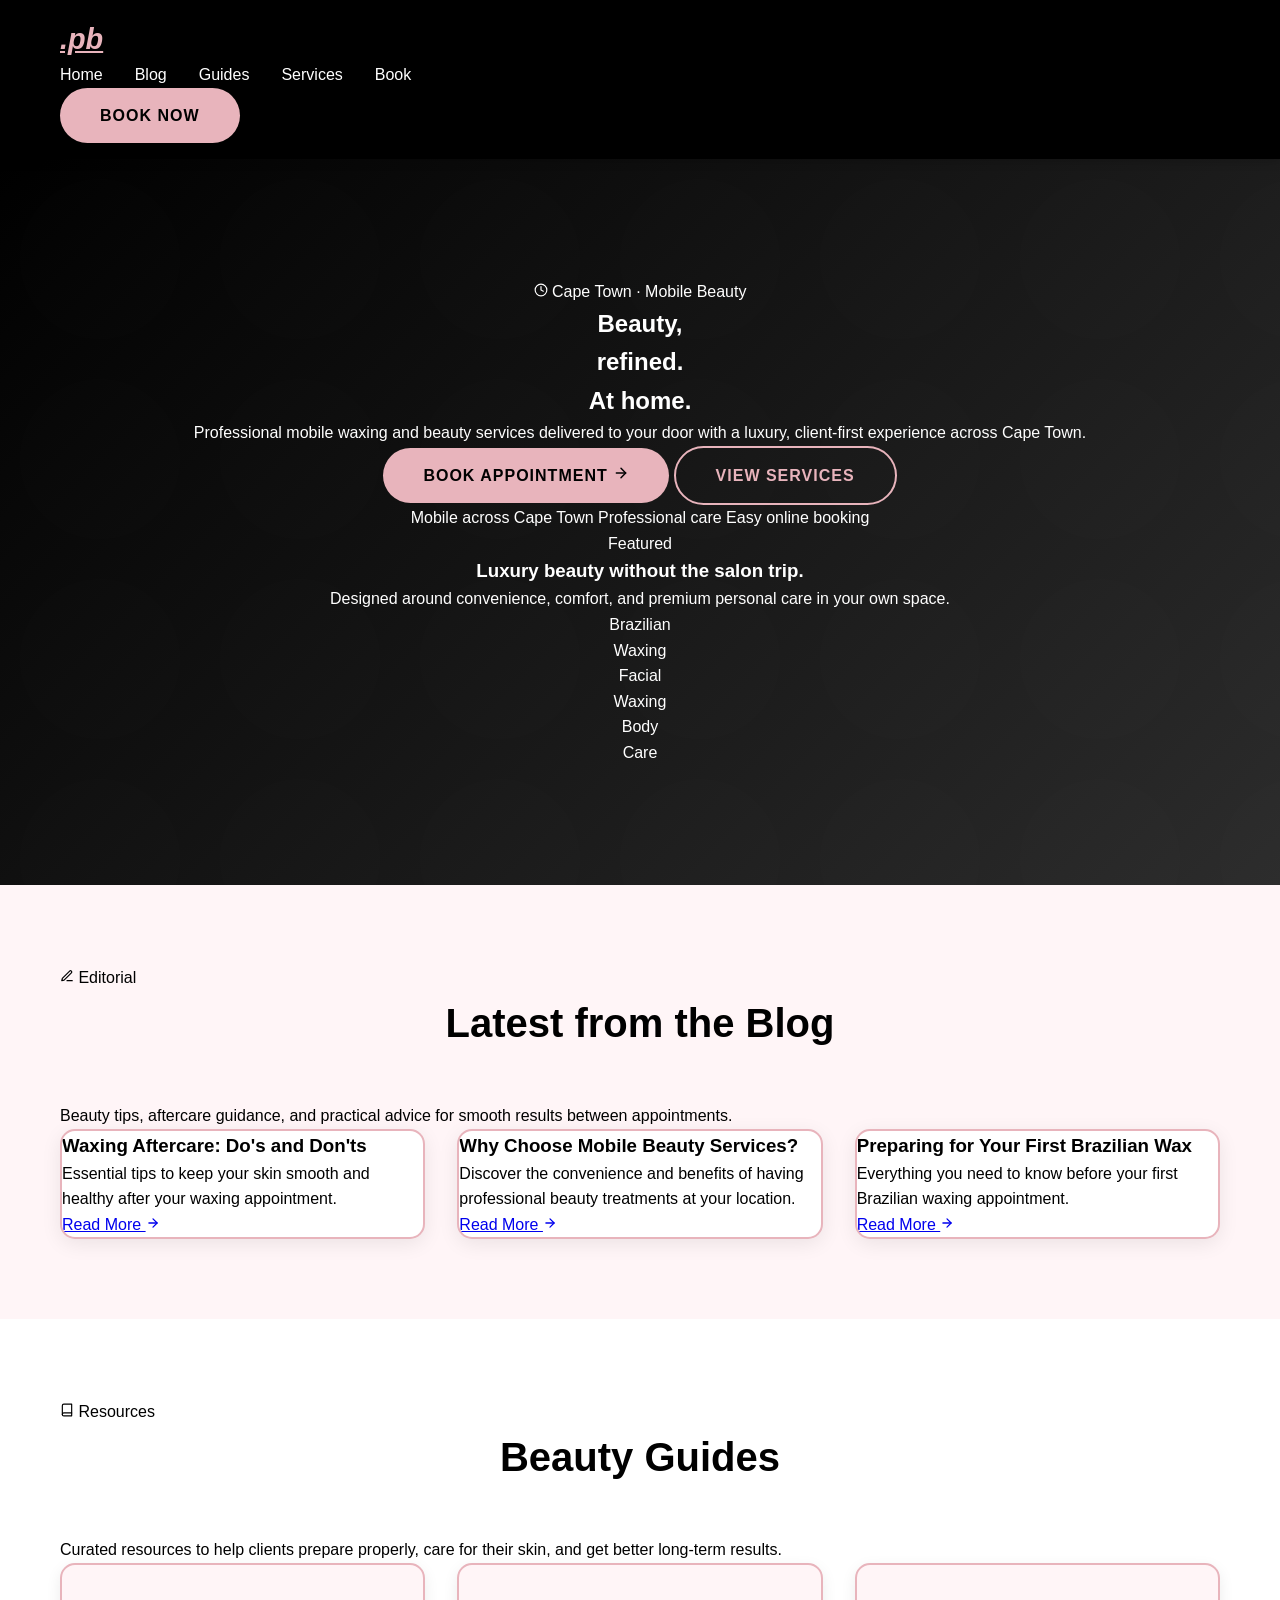
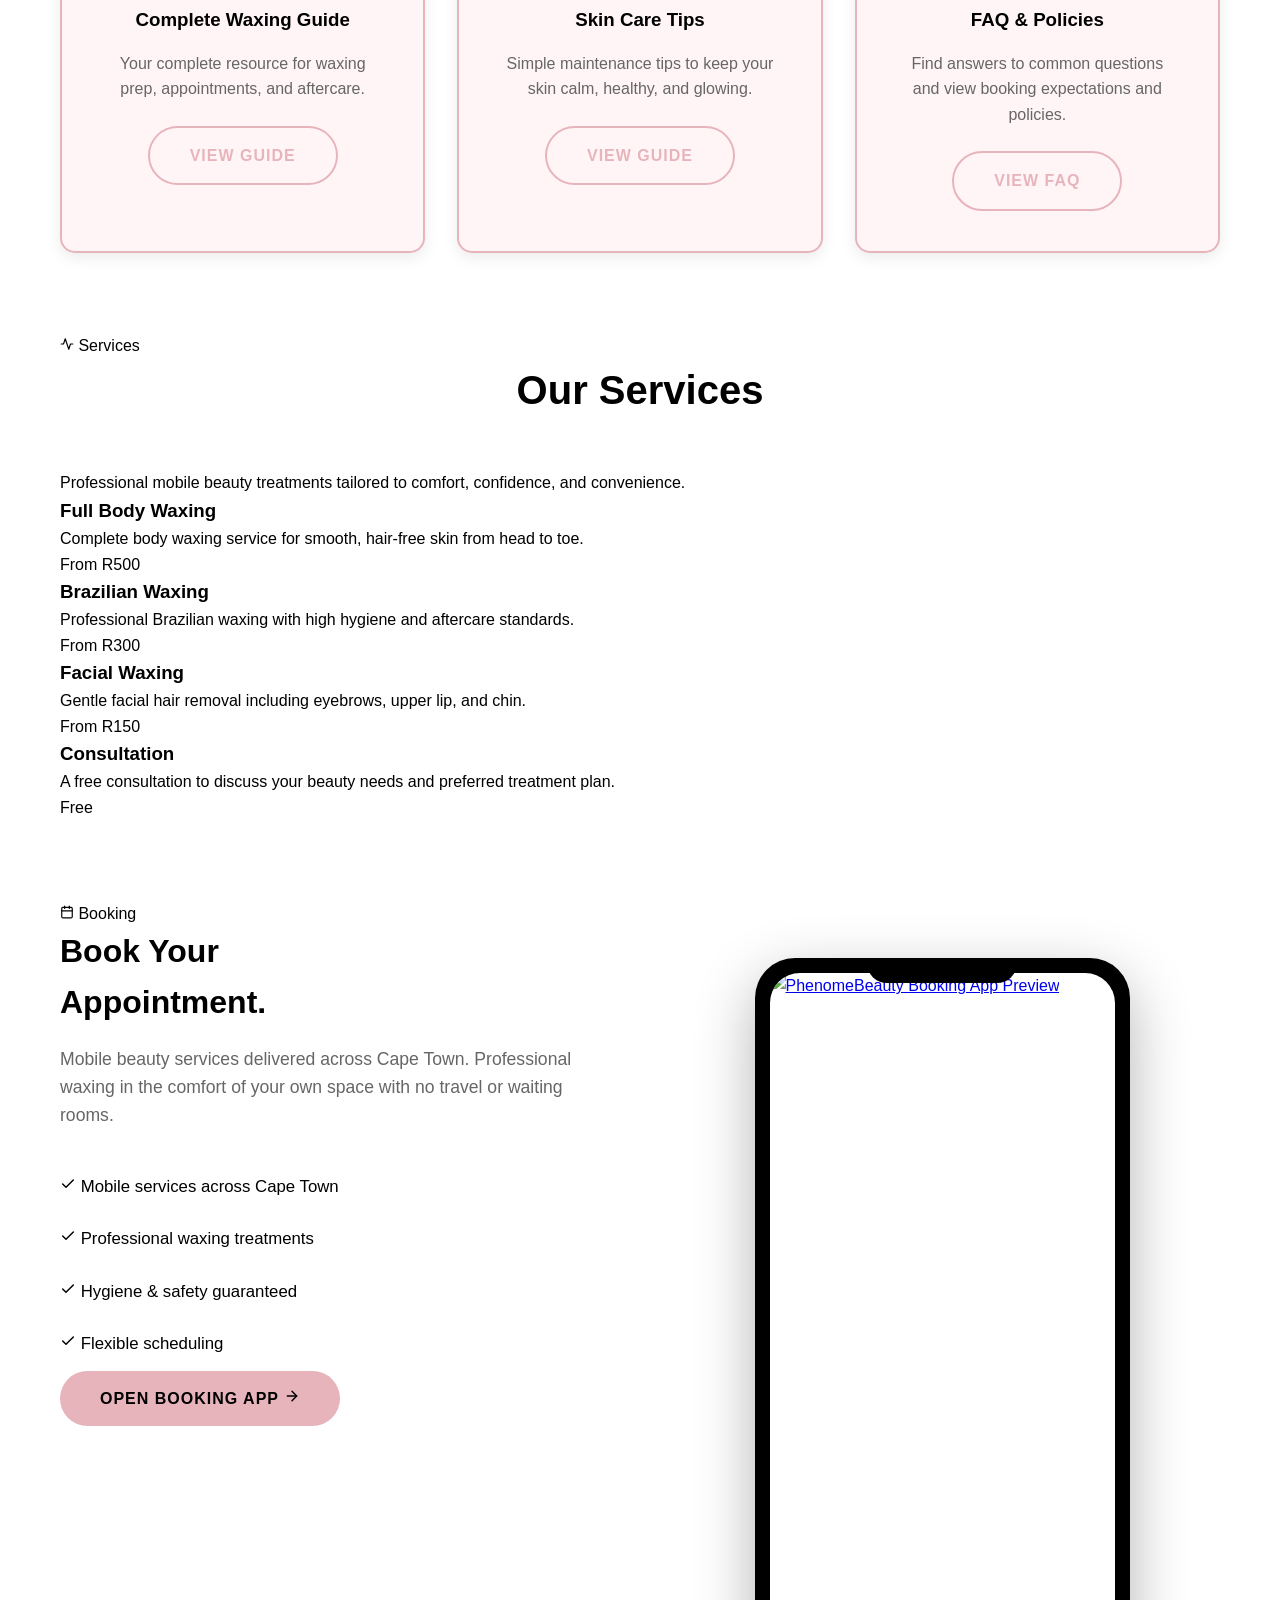
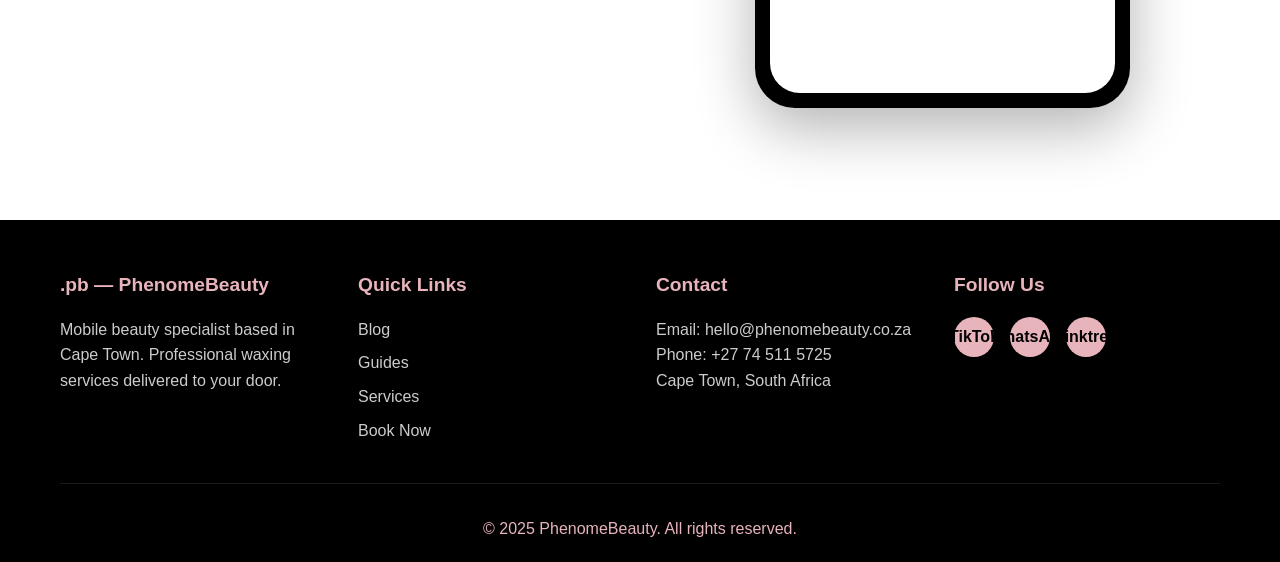
==== index.html @ e954b43e "Update index.html" ====
<!DOCTYPE html>
<html lang="en">
<head>
    <meta charset="UTF-8" />
    <meta name="viewport" content="width=device-width, initial-scale=1.0" />
    <title>PhenomeBeauty – Mobile Beauty Specialist | Cape Town</title>
    <link rel="preconnect" href="https://fonts.googleapis.com" />
    <link rel="preconnect" href="https://fonts.gstatic.com" crossorigin />
    <link href="https://fonts.googleapis.com/css2?family=Inter:wght@400;500;600;700;800&display=swap" rel="stylesheet" />
    <link rel="stylesheet" href="styles.css" />
</head>
<body>
    <nav class="navbar" id="navbar">
        <div class="container">
            <div class="navbar-inner">
                <a href="#home" class="logo">.pb</a>

                <button class="mobile-menu-toggle" id="menuToggle" aria-label="Toggle menu" aria-expanded="false">
                    <span></span>
                    <span></span>
                    <span></span>
                </button>

                <ul class="nav-menu" id="navMenu">
                    <li><a href="#home" class="active">Home</a></li>
                    <li><a href="#blog">Blog</a></li>
                    <li><a href="#guides">Guides</a></li>
                    <li><a href="#services">Services</a></li>
                    <li><a href="#booking">Book</a></li>
                </ul>

                <div class="nav-cta">
                    <a href="#booking" class="btn btn-primary">Book Now</a>
                </div>
            </div>
        </div>
    </nav>

    <section id="home" class="hero section">
        <div class="container">
            <div class="hero-panel reveal">
                <div class="hero-layout">
                    <div class="hero-copy">
                        <span class="section-kicker">
                            <svg width="14" height="14" viewBox="0 0 24 24" fill="none" stroke="currentColor" stroke-width="2" stroke-linecap="round" stroke-linejoin="round">
                                <circle cx="12" cy="12" r="10"></circle>
                                <path d="M12 6v6l4 2"></path>
                            </svg>
                            Cape Town · Mobile Beauty
                        </span>

                        <h1>Beauty,<br />refined.<br />At home.</h1>

                        <p>Professional mobile waxing and beauty services delivered to your door with a luxury, client-first experience across Cape Town.</p>

                        <div class="hero-actions">
                            <a href="https://phenomebeauty.nextslot.co.za/" target="_blank" rel="noopener noreferrer" class="btn btn-primary">
                                Book Appointment
                                <svg width="16" height="16" viewBox="0 0 24 24" fill="none" stroke="currentColor" stroke-width="2.2" stroke-linecap="round" stroke-linejoin="round">
                                    <path d="M5 12h14"></path>
                                    <path d="M12 5l7 7-7 7"></path>
                                </svg>
                            </a>

                            <a href="#services" class="btn btn-secondary">View Services</a>
                        </div>

                        <div class="hero-meta">
                            <span class="meta-pill">Mobile across Cape Town</span>
                            <span class="meta-pill">Professional care</span>
                            <span class="meta-pill">Easy online booking</span>
                        </div>
                    </div>

                    <div class="hero-visual">
                        <div class="feature-card">
                            <div class="feature-content">
                                <span class="feature-tag">Featured</span>
                                <h3>Luxury beauty without the salon trip.</h3>
                                <p>Designed around convenience, comfort, and premium personal care in your own space.</p>
                            </div>
                        </div>

                        <div class="hero-mini-grid">
                            <div class="hero-mini-card"><span>Brazilian<br />Waxing</span></div>
                            <div class="hero-mini-card"><span>Facial<br />Waxing</span></div>
                            <div class="hero-mini-card"><span>Body<br />Care</span></div>
                        </div>
                    </div>
                </div>
            </div>
        </div>
    </section>

    <section id="blog" class="blog-section section">
        <div class="container">
            <div class="section-shell section-inner reveal">
                <span class="section-kicker">
                    <svg width="14" height="14" viewBox="0 0 24 24" fill="none" stroke="currentColor" stroke-width="2" stroke-linecap="round" stroke-linejoin="round">
                        <path d="M12 20h9"></path>
                        <path d="M16.5 3.5a2.121 2.121 0 013 3L7 19l-4 1 1-4L16.5 3.5z"></path>
                    </svg>
                    Editorial
                </span>

                <h2 class="section-title">Latest from the Blog</h2>
                <p class="section-copy">Beauty tips, aftercare guidance, and practical advice for smooth results between appointments.</p>

                <div class="blog-grid">
                    <article class="blog-card reveal">
                        <h3>Waxing Aftercare: Do's and Don'ts</h3>
                        <p>Essential tips to keep your skin smooth and healthy after your waxing appointment.</p>
                        <a href="https://drive.google.com/drive/folders/1QbwSDFJb2H8CHqYsQyMuqsvZ0YaZ1bjL" target="_blank" rel="noopener noreferrer" class="btn-link">
                            Read More
                            <svg width="14" height="14" viewBox="0 0 24 24" fill="none" stroke="currentColor" stroke-width="2.2" stroke-linecap="round" stroke-linejoin="round">
                                <path d="M5 12h14"></path>
                                <path d="M12 5l7 7-7 7"></path>
                            </svg>
                        </a>
                    </article>

                    <article class="blog-card reveal">
                        <h3>Why Choose Mobile Beauty Services?</h3>
                        <p>Discover the convenience and benefits of having professional beauty treatments at your location.</p>
                        <a href="https://drive.google.com/drive/folders/1QbwSDFJb2H8CHqYsQyMuqsvZ0YaZ1bjL" target="_blank" rel="noopener noreferrer" class="btn-link">
                            Read More
                            <svg width="14" height="14" viewBox="0 0 24 24" fill="none" stroke="currentColor" stroke-width="2.2" stroke-linecap="round" stroke-linejoin="round">
                                <path d="M5 12h14"></path>
                                <path d="M12 5l7 7-7 7"></path>
                            </svg>
                        </a>
                    </article>

                    <article class="blog-card reveal">
                        <h3>Preparing for Your First Brazilian Wax</h3>
                        <p>Everything you need to know before your first Brazilian waxing appointment.</p>
                        <a href="https://drive.google.com/drive/folders/1QbwSDFJb2H8CHqYsQyMuqsvZ0YaZ1bjL" target="_blank" rel="noopener noreferrer" class="btn-link">
                            Read More
                            <svg width="14" height="14" viewBox="0 0 24 24" fill="none" stroke="currentColor" stroke-width="2.2" stroke-linecap="round" stroke-linejoin="round">
                                <path d="M5 12h14"></path>
                                <path d="M12 5l7 7-7 7"></path>
                            </svg>
                        </a>
                    </article>
                </div>
            </div>
        </div>
    </section>

    <section id="guides" class="guides-section section">
        <div class="container">
            <div class="section-shell section-inner reveal">
                <span class="section-kicker">
                    <svg width="14" height="14" viewBox="0 0 24 24" fill="none" stroke="currentColor" stroke-width="2" stroke-linecap="round" stroke-linejoin="round">
                        <path d="M4 19.5A2.5 2.5 0 016.5 17H20"></path>
                        <path d="M6.5 2H20v20H6.5A2.5 2.5 0 014 19.5v-15A2.5 2.5 0 016.5 2z"></path>
                    </svg>
                    Resources
                </span>

                <h2 class="section-title">Beauty Guides</h2>
                <p class="section-copy">Curated resources to help clients prepare properly, care for their skin, and get better long-term results.</p>

                <div class="guides-grid">
                    <div class="guide-card reveal">
                        <h3>Complete Waxing Guide</h3>
                        <p>Your complete resource for waxing prep, appointments, and aftercare.</p>
                        <a href="https://drive.google.com/drive/folders/1QbwSDFJb2H8CHqYsQyMuqsvZ0YaZ1bjL" target="_blank" rel="noopener noreferrer" class="btn btn-secondary">View Guide</a>
                    </div>

                    <div class="guide-card reveal">
                        <h3>Skin Care Tips</h3>
                        <p>Simple maintenance tips to keep your skin calm, healthy, and glowing.</p>
                        <a href="https://drive.google.com/drive/folders/1QbwSDFJb2H8CHqYsQyMuqsvZ0YaZ1bjL" target="_blank" rel="noopener noreferrer" class="btn btn-secondary">View Guide</a>
                    </div>

                    <div class="guide-card reveal">
                        <h3>FAQ &amp; Policies</h3>
                        <p>Find answers to common questions and view booking expectations and policies.</p>
                        <a href="https://forms.gle/KpSTEwfYd1DQS6iC9" target="_blank" rel="noopener noreferrer" class="btn btn-secondary">View FAQ</a>
                    </div>
                </div>
            </div>
        </div>
    </section>

    <section id="services" class="services-section section">
        <div class="container">
            <div class="section-shell section-inner reveal">
                <span class="section-kicker">
                    <svg width="14" height="14" viewBox="0 0 24 24" fill="none" stroke="currentColor" stroke-width="2" stroke-linecap="round" stroke-linejoin="round">
                        <polyline points="22 12 18 12 15 21 9 3 6 12 2 12"></polyline>
                    </svg>
                    Services
                </span>

                <h2 class="section-title">Our Services</h2>
                <p class="section-copy">Professional mobile beauty treatments tailored to comfort, confidence, and convenience.</p>

                <div class="services-grid">
                    <div class="service-card reveal">
                        <h3>Full Body Waxing</h3>
                        <p>Complete body waxing service for smooth, hair-free skin from head to toe.</p>
                        <span class="price">From R500</span>
                    </div>

                    <div class="service-card reveal">
                        <h3>Brazilian Waxing</h3>
                        <p>Professional Brazilian waxing with high hygiene and aftercare standards.</p>
                        <span class="price">From R300</span>
                    </div>

                    <div class="service-card reveal">
                        <h3>Facial Waxing</h3>
                        <p>Gentle facial hair removal including eyebrows, upper lip, and chin.</p>
                        <span class="price">From R150</span>
                    </div>

                    <div class="service-card reveal">
                        <h3>Consultation</h3>
                        <p>A free consultation to discuss your beauty needs and preferred treatment plan.</p>
                        <span class="price">Free</span>
                    </div>
                </div>
            </div>
        </div>
    </section>

    <section id="booking" class="booking-section section">
        <div class="container">
            <div class="section-shell section-inner reveal">
                <span class="section-kicker">
                    <svg width="14" height="14" viewBox="0 0 24 24" fill="none" stroke="currentColor" stroke-width="2" stroke-linecap="round" stroke-linejoin="round">
                        <rect x="3" y="4" width="18" height="18" rx="2" ry="2"></rect>
                        <line x1="16" y1="2" x2="16" y2="6"></line>
                        <line x1="8" y1="2" x2="8" y2="6"></line>
                        <line x1="3" y1="10" x2="21" y2="10"></line>
                    </svg>
                    Booking
                </span>

                <div class="booking-content">
                    <div class="booking-info">
                        <h3>Book Your<br />Appointment.</h3>
                        <p>Mobile beauty services delivered across Cape Town. Professional waxing in the comfort of your own space with no travel or waiting rooms.</p>

                        <ul class="booking-features">
                            <li>
                                <svg width="16" height="16" viewBox="0 0 24 24" fill="none" stroke="currentColor" stroke-width="2.2" stroke-linecap="round" stroke-linejoin="round">
                                    <polyline points="20 6 9 17 4 12"></polyline>
                                </svg>
                                Mobile services across Cape Town
                            </li>
                            <li>
                                <svg width="16" height="16" viewBox="0 0 24 24" fill="none" stroke="currentColor" stroke-width="2.2" stroke-linecap="round" stroke-linejoin="round">
                                    <polyline points="20 6 9 17 4 12"></polyline>
                                </svg>
                                Professional waxing treatments
                            </li>
                            <li>
                                <svg width="16" height="16" viewBox="0 0 24 24" fill="none" stroke="currentColor" stroke-width="2.2" stroke-linecap="round" stroke-linejoin="round">
                                    <polyline points="20 6 9 17 4 12"></polyline>
                                </svg>
                                Hygiene &amp; safety guaranteed
                            </li>
                            <li>
                                <svg width="16" height="16" viewBox="0 0 24 24" fill="none" stroke="currentColor" stroke-width="2.2" stroke-linecap="round" stroke-linejoin="round">
                                    <polyline points="20 6 9 17 4 12"></polyline>
                                </svg>
                                Flexible scheduling
                            </li>
                        </ul>

                        <a href="https://phenomebeauty.nextslot.co.za/" target="_blank" rel="noopener noreferrer" class="btn btn-primary">
                            Open Booking App
                            <svg width="16" height="16" viewBox="0 0 24 24" fill="none" stroke="currentColor" stroke-width="2.2" stroke-linecap="round" stroke-linejoin="round">
                                <path d="M5 12h14"></path>
                                <path d="M12 5l7 7-7 7"></path>
                            </svg>
                        </a>
                    </div>

                    <div class="phone-mockup">
                        <a href="https://phenomebeauty.nextslot.co.za/" target="_blank" rel="noopener noreferrer" class="phone-frame">
                            <div class="phone-notch"></div>
                            <div class="phone-screen">
                                <div class="phone-screen-content">
                                    <img src="./PhenomeBeauty%20%20Book%20Online.png" class="phone-screenshot" alt="PhenomeBeauty Booking App Preview" />
                                </div>
                            </div>
                        </a>
                    </div>
                </div>
            </div>
        </div>
    </section>

    <footer class="footer">
        <div class="container">
            <div class="footer-shell">
                <div class="footer-content">
                    <div class="footer-section">
                        <h4>.pb — PhenomeBeauty</h4>
                        <p>Mobile beauty specialist based in Cape Town. Professional waxing services delivered to your door.</p>
                    </div>

                    <div class="footer-section">
                        <h4>Quick Links</h4>
                        <ul>
                            <li><a href="#blog">Blog</a></li>
                            <li><a href="#guides">Guides</a></li>
                            <li><a href="#services">Services</a></li>
                            <li><a href="#booking">Book Now</a></li>
                        </ul>
                    </div>

                    <div class="footer-section">
                        <h4>Contact</h4>
                        <p>Email: hello@phenomebeauty.co.za</p>
                        <p>Phone: +27 74 511 5725</p>
                        <p>Cape Town, South Africa</p>
                    </div>

                    <div class="footer-section">
                        <h4>Follow Us</h4>
                        <div class="social-links">
                            <a href="https://www.tiktok.com/@phenomebeauty_" target="_blank" rel="noopener noreferrer">TikTok</a>
                            <a href="https://wa.me/27745115725" target="_blank" rel="noopener noreferrer">WhatsApp</a>
                            <a href="https://linktr.ee/Phenomebeauty" target="_blank" rel="noopener noreferrer">Linktree</a>
                        </div>
                    </div>
                </div>

                <div class="footer-bottom">
                    <p>&copy; 2025 PhenomeBeauty. All rights reserved.</p>
                </div>
            </div>
        </div>
    </footer>

    <script src="script.js"></script>
</body>
</html>
---- styles.css ----
/* Reset and Base Styles */
* {
    margin: 0;
    padding: 0;
    box-sizing: border-box;
}

:root {
    --primary-color: #000000;
    --secondary-color: #E8B4BC;
    --accent-color: #D4A5AE;
    --text-dark: #000000;
    --text-light: #666666;
    --bg-light: #FFF5F7;
    --bg-white: #ffffff;
    --border-color: #E8B4BC;
}

body {
    font-family: 'Segoe UI', Tahoma, Geneva, Verdana, sans-serif;
    line-height: 1.6;
    color: var(--text-dark);
    background-color: var(--bg-white);
}

.container {
    max-width: 1200px;
    margin: 0 auto;
    padding: 0 20px;
}

/* Navigation */
.navbar {
    background-color: var(--primary-color);
    box-shadow: 0 2px 10px rgba(0,0,0,0.2);
    position: sticky;
    top: 0;
    z-index: 1000;
    padding: 1rem 0;
}

.navbar .container {
    display: flex;
    justify-content: space-between;
    align-items: center;
}

.logo {
    font-size: 1.8rem;
    font-weight: bold;
    color: var(--secondary-color);
    font-style: italic;
}

.nav-menu {
    display: flex;
    list-style: none;
    gap: 2rem;
}

.nav-menu a {
    text-decoration: none;
    color: var(--bg-white);
    font-weight: 500;
    transition: color 0.3s;
}

.nav-menu a:hover {
    color: var(--secondary-color);
}

.mobile-menu-toggle {
    display: none;
    flex-direction: column;
    gap: 5px;
    background: none;
    border: none;
    cursor: pointer;
}

.mobile-menu-toggle span {
    width: 25px;
    height: 3px;
    background-color: var(--bg-white);
}

/* Hero Section */
.hero {
    background: linear-gradient(135deg, #000000 0%, #2c2c2c 100%);
    color: white;
    padding: 120px 0;
    text-align: center;
    position: relative;
}

.hero::before {
    content: '';
    position: absolute;
    top: 0;
    left: 0;
    right: 0;
    bottom: 0;
    background: url('data:image/svg+xml,<svg xmlns="http://www.w3.org/2000/svg" viewBox="0 0 100 100"><circle cx="50" cy="50" r="40" fill="%23E8B4BC" opacity="0.05"/></svg>');
    background-size: 200px;
    opacity: 0.1;
}

.hero-content {
    position: relative;
    z-index: 1;
}

.hero-content h1 {
    font-size: 3.5rem;
    margin-bottom: 1rem;
    color: var(--bg-white);
}

.hero-content p {
    font-size: 1.3rem;
    margin-bottom: 2rem;
    color: var(--secondary-color);
}

/* Buttons */
.btn {
    display: inline-block;
    padding: 15px 40px;
    text-decoration: none;
    border-radius: 30px;
    font-weight: 600;
    transition: all 0.3s;
    border: none;
    cursor: pointer;
    text-transform: uppercase;
    letter-spacing: 1px;
}

.btn-primary {
    background-color: var(--secondary-color);
    color: var(--primary-color);
}

.btn-primary:hover {
    background-color: var(--accent-color);
    transform: translateY(-2px);
    box-shadow: 0 5px 20px rgba(232, 180, 188, 0.4);
}

.btn-secondary {
    background-color: transparent;
    color: var(--secondary-color);
    border: 2px solid var(--secondary-color);
}

.btn-secondary:hover {
    background-color: var(--secondary-color);
    color: var(--primary-color);
}

.btn-full {
    width: 100%;
}

/* Section Titles */
.section-title {
    text-align: center;
    font-size: 2.5rem;
    margin-bottom: 3rem;
    color: var(--primary-color);
}

/* Blog Section */
.blog-section {
    padding: 80px 0;
    background-color: var(--bg-light);
}

.blog-grid {
    display: grid;
    grid-template-columns: repeat(auto-fit, minmax(300px, 1fr));
    gap: 2rem;
}

.blog-card {
    background-color: var(--bg-white);
    border-radius: 15px;
    overflow: hidden;
    box-shadow: 0 5px 20px rgba(0,0,0,0.08);
    transition: transform 0.3s;
    border: 2px solid var(--border-color);
}

.blog-card:hover {
    transform: translateY(-8px);
    box-shadow: 0 10px 30px rgba(232, 180, 188, 0.3);
}

.blog-image img {
    width: 100%;
    height: 250px;
    object-fit: cover;
}

.blog-content {
    padding: 1.5rem;
}

.blog-category {
    display: inline-block;
    background-color: var(--secondary-color);
    color: var(--primary-color);
    padding: 5px 15px;
    border-radius: 20px;
    font-size: 0.8rem;
    margin-bottom: 1rem;
    font-weight: 600;
}

.blog-content h3 {
    margin-bottom: 1rem;
    color: var(--primary-color);
}

.blog-content p {
    color: var(--text-light);
    margin-bottom: 1rem;
}

.read-more {
    color: var(--secondary-color);
    text-decoration: none;
    font-weight: 600;
}

.read-more:hover {
    color: var(--primary-color);
}

/* Guides Section */
.guides-section {
    padding: 80px 0;
    background-color: var(--bg-white);
}

.guides-grid {
    display: grid;
    grid-template-columns: repeat(auto-fit, minmax(250px, 1fr));
    gap: 2rem;
}

.guide-card {
    background-color: var(--bg-light);
    padding: 2.5rem;
    border-radius: 15px;
    text-align: center;
    box-shadow: 0 5px 15px rgba(0,0,0,0.08);
    transition: all 0.3s;
    border: 2px solid var(--border-color);
}

.guide-card:hover {
    transform: translateY(-5px);
    box-shadow: 0 10px 25px rgba(232, 180, 188, 0.3);
    border-color: var(--secondary-color);
}

.guide-icon {
    font-size: 3rem;
    margin-bottom: 1rem;
}

.guide-card h3 {
    margin-bottom: 1rem;
    color: var(--primary-color);
}

.guide-card p {
    color: var(--text-light);
    margin-bottom: 1.5rem;
}

/* Reviews Section */
.reviews-section {
    padding: 80px 0;
    background-color: var(--bg-light);
}

.reviews-grid {
    display: grid;
    grid-template-columns: repeat(auto-fit, minmax(300px, 1fr));
    gap: 2rem;
}

.review-card {
    background-color: var(--bg-white);
    padding: 2rem;
    border-radius: 15px;
    box-shadow: 0 5px 15px rgba(0,0,0,0.08);
    border: 2px solid var(--border-color);
}

.review-header {
    display: flex;
    justify-content: space-between;
    align-items: center;
    margin-bottom: 1rem;
}

.review-header h3 {
    color: var(--primary-color);
    margin-bottom: 0.5rem;
}

.rating {
    display: flex;
    align-items: center;
    gap: 0.5rem;
}

.stars {
    color: var(--secondary-color);
}

.rating-text {
    font-weight: bold;
    color: var(--primary-color);
}

.review-price {
    font-size: 1.2rem;
    color: var(--secondary-color);
}

.review-text {
    color: var(--text-light);
    margin-bottom: 1rem;
    line-height: 1.8;
}

.review-tags {
    display: flex;
    gap: 0.5rem;
    flex-wrap: wrap;
}

.tag {
    background-color: var(--bg-light);
    padding: 5px 12px;
    border-radius: 15px;
    font-size: 0.85rem;
    color: var(--text-dark);
    border: 1px solid var(--border-color);
}

/* Booking Section */
.booking-section {
    padding: 80px 0;
    background-color: var(--bg-white);
}

.booking-content {
    display: grid;
    grid-template-columns: 1fr 1fr;
    gap: 3rem;
    align-items: start;
}

.booking-info h3 {
    color: var(--primary-color);
    font-size: 2rem;
    margin-bottom: 1rem;
}

.booking-info p {
    color: var(--text-light);
    margin-bottom: 2rem;
    font-size: 1.1rem;
}

.booking-features {
    list-style: none;
}

.booking-features li {
    padding: 0.8rem 0;
    color: var(--text-dark);
    font-size: 1.05rem;
}

.booking-form {
    background-color: var(--bg-light);
    padding: 2.5rem;
    border-radius: 15px;
    border: 2px solid var(--border-color);
}

.form-group {
    margin-bottom: 1.5rem;
}

.form-group label {
    display: block;
    margin-bottom: 0.5rem;
    font-weight: 600;
    color: var(--primary-color);
}

.form-group input,
.form-group select,
.form-group textarea {
    width: 100%;
    padding: 12px;
    border: 2px solid var(--border-color);
    border-radius: 8px;
    font-family: inherit;
    font-size: 1rem;
    transition: border-color 0.3s;
}

.form-group input:focus,
.form-group select:focus,
.form-group textarea:focus {
    outline: none;
    border-color: var(--secondary-color);
}

/* Footer */
.footer {
    background-color: var(--primary-color);
    color: white;
    padding: 50px 0 20px;
}

.footer-content {
    display: grid;
    grid-template-columns: repeat(auto-fit, minmax(200px, 1fr));
    gap: 2rem;
    margin-bottom: 2rem;
}

.footer-section h4 {
    margin-bottom: 1rem;
    font-size: 1.2rem;
    color: var(--secondary-color);
}

.footer-section p,
.footer-section ul {
    color: rgba(255, 255, 255, 0.8);
}

.footer-section ul {
    list-style: none;
}

.footer-section ul li {
    margin-bottom: 0.5rem;
}

.footer-section a {
    color: rgba(255, 255, 255, 0.8);
    text-decoration: none;
    transition: color 0.3s;
}

.footer-section a:hover {
    color: var(--secondary-color);
}

.social-links {
    display: flex;
    gap: 1rem;
}

.social-links a {
    display: flex;
    align-items: center;
    justify-content: center;
    width: 40px;
    height: 40px;
    background-color: var(--secondary-color);
    border-radius: 50%;
    transition: background-color 0.3s;
    color: var(--primary-color);
    font-weight: bold;
}

.social-links a:hover {
    background-color: var(--accent-color);
}

.footer-bottom {
    text-align: center;
    padding-top: 2rem;
    border-top: 1px solid rgba(255, 255, 255, 0.1);
    color: var(--secondary-color);
}

/* Responsive Design */
@media (max-width: 768px) {
    .nav-menu {
        display: none;
    }
    
    .mobile-menu-toggle {
        display: flex;
    }
    
    .hero-content h1 {
        font-size: 2rem;
    }
    
    .booking-content {
        grid-template-columns: 1fr;
    }
    
    .blog-grid,
    .guides-grid,
    .reviews-grid {
        grid-template-columns: 1fr;
    }
}

/* Phone Mockup Styles */
.phone-mockup {
    display: flex;
    justify-content: center;
    align-items: center;
    padding: 2rem;
}

.phone-frame {
    position: relative;
    width: 375px;
    height: 750px;
    background: #000;
    border-radius: 40px;
    box-shadow: 0 20px 60px rgba(0, 0, 0, 0.3);
    padding: 15px;
    overflow: hidden;
}

.phone-notch {
    position: absolute;
    top: 0;
    left: 50%;
    transform: translateX(-50%);
    width: 150px;
    height: 25px;
    background: #000;
    border-radius: 0 0 20px 20px;
    z-index: 10;
}

.phone-screen {
    width: 100%;
    height: 100%;
    border: none;
    border-radius: 30px;
    background: #fff;
    overflow: hidden;
}

/* Responsive adjustments for phone mockup */
@media (max-width: 768px) {
    .phone-frame {
        width: 300px;
        height: 600px;
        border-radius: 30px;
    }
    
    .phone-notch {
        width: 120px;
        height: 20px;
    }
    
    .phone-screen {
        border-radius: 20px;
    }
}
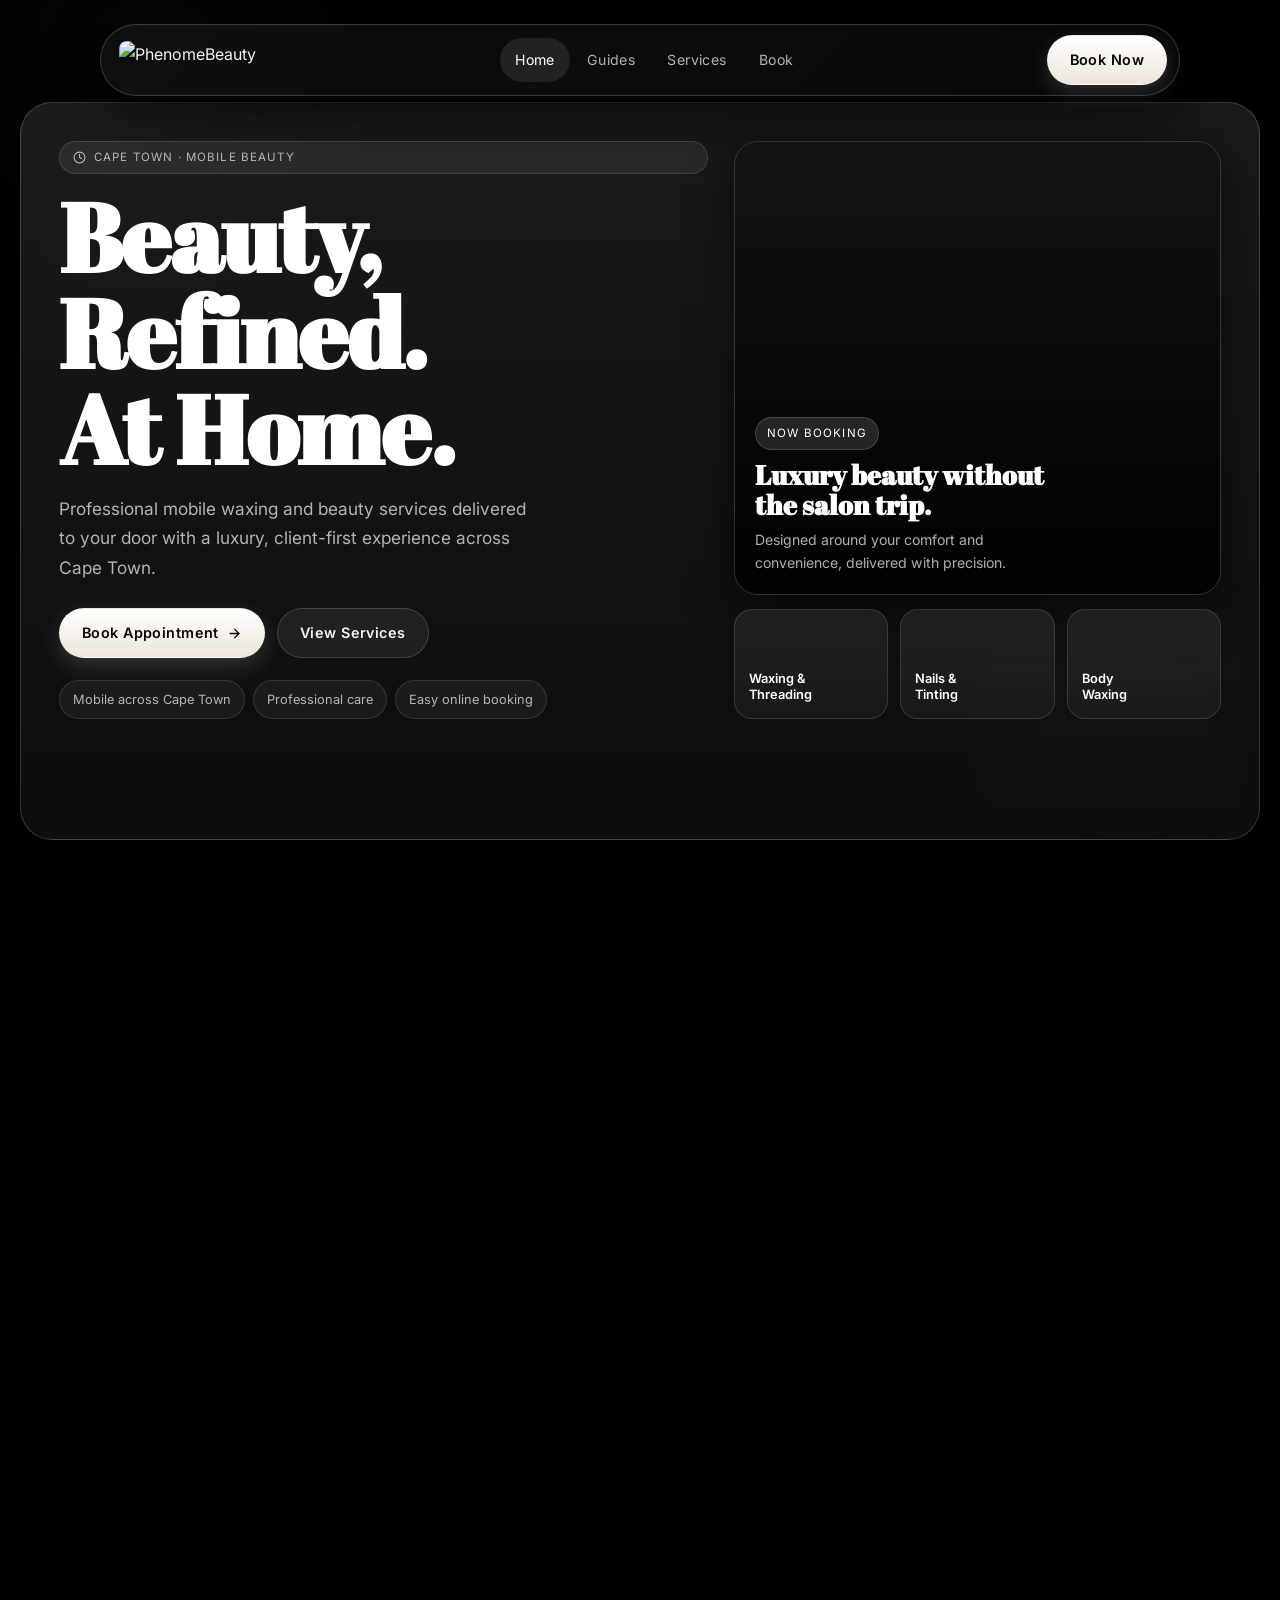
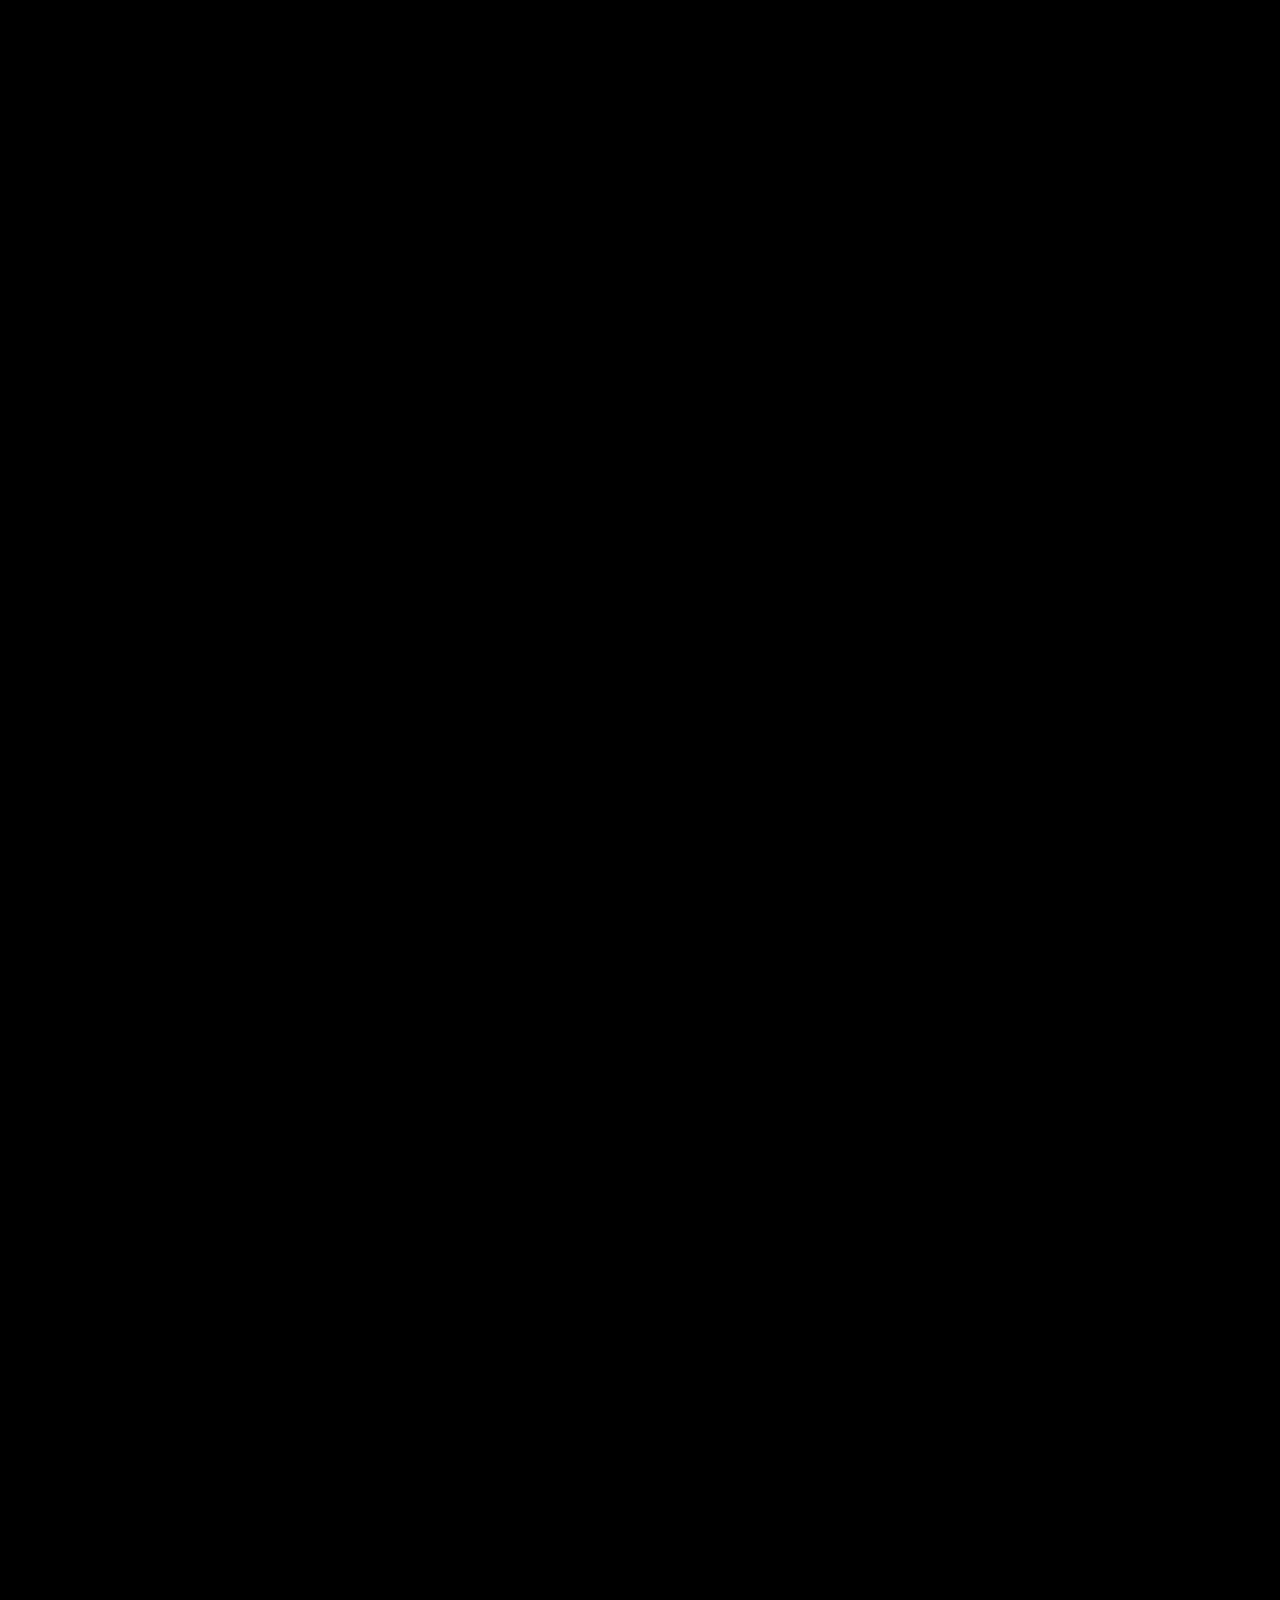
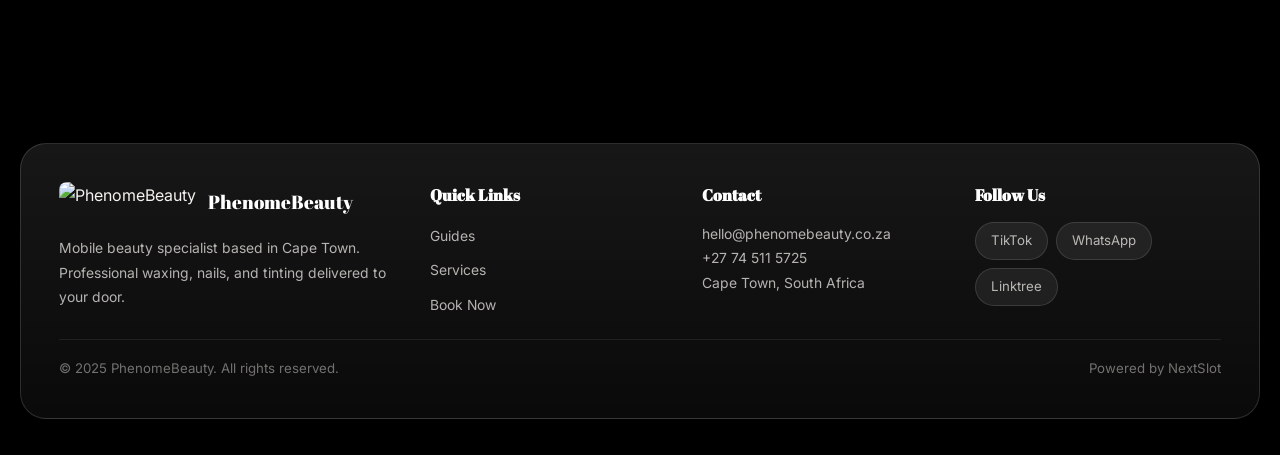
==== commit e0791fe8: "chore: hide blog section" ====
--- a/index.html
+++ b/index.html
@@ -6,24 +6,27 @@
     <title>PhenomeBeauty – Mobile Beauty Specialist | Cape Town</title>
     <link rel="preconnect" href="https://fonts.googleapis.com" />
     <link rel="preconnect" href="https://fonts.gstatic.com" crossorigin />
-    <link href="https://fonts.googleapis.com/css2?family=Inter:wght@400;500;600;700;800&display=swap" rel="stylesheet" />
+    <link href="https://fonts.googleapis.com/css2?family=Abril+Fatface&family=Inter:wght@400;500;600;700&display=swap" rel="stylesheet" />
+    <link href="https://fonts.cdnfonts.com/css/glacial-indifference-2" rel="stylesheet" />
     <link rel="stylesheet" href="styles.css" />
 </head>
 <body>
+
+    <!-- NAVBAR -->
     <nav class="navbar" id="navbar">
         <div class="container">
             <div class="navbar-inner">
-                <a href="#home" class="logo">.pb</a>
+
+                <a href="#home" class="logo-wrap">
+                    <img src="https://iili.io/fpiAjBj.jpg" alt="PhenomeBeauty" class="logo-img" />
+                </a>
 
                 <button class="mobile-menu-toggle" id="menuToggle" aria-label="Toggle menu" aria-expanded="false">
-                    <span></span>
-                    <span></span>
-                    <span></span>
+                    <span></span><span></span><span></span>
                 </button>
 
                 <ul class="nav-menu" id="navMenu">
                     <li><a href="#home" class="active">Home</a></li>
-                    <li><a href="#blog">Blog</a></li>
                     <li><a href="#guides">Guides</a></li>
                     <li><a href="#services">Services</a></li>
                     <li><a href="#booking">Book</a></li>
@@ -32,39 +35,31 @@
                 <div class="nav-cta">
                     <a href="#booking" class="btn btn-primary">Book Now</a>
                 </div>
+
             </div>
         </div>
     </nav>
 
+    <!-- HERO -->
     <section id="home" class="hero section">
         <div class="container">
-            <div class="hero-panel reveal">
+            <div class="hero-panel">
                 <div class="hero-layout">
+
                     <div class="hero-copy">
                         <span class="section-kicker">
-                            <svg width="14" height="14" viewBox="0 0 24 24" fill="none" stroke="currentColor" stroke-width="2" stroke-linecap="round" stroke-linejoin="round">
-                                <circle cx="12" cy="12" r="10"></circle>
-                                <path d="M12 6v6l4 2"></path>
-                            </svg>
+                            <svg width="13" height="13" viewBox="0 0 24 24" fill="none" stroke="currentColor" stroke-width="2" stroke-linecap="round" stroke-linejoin="round"><circle cx="12" cy="12" r="10"/><path d="M12 6v6l4 2"/></svg>
                             Cape Town · Mobile Beauty
                         </span>
-
-                        <h1>Beauty,<br />refined.<br />At home.</h1>
-
+                        <h1>Beauty,<br/>Refined.<br/>At Home.</h1>
                         <p>Professional mobile waxing and beauty services delivered to your door with a luxury, client-first experience across Cape Town.</p>
-
                         <div class="hero-actions">
                             <a href="https://phenomebeauty.nextslot.co.za/" target="_blank" rel="noopener noreferrer" class="btn btn-primary">
                                 Book Appointment
-                                <svg width="16" height="16" viewBox="0 0 24 24" fill="none" stroke="currentColor" stroke-width="2.2" stroke-linecap="round" stroke-linejoin="round">
-                                    <path d="M5 12h14"></path>
-                                    <path d="M12 5l7 7-7 7"></path>
-                                </svg>
-                            </a>
-
+                                <svg width="15" height="15" viewBox="0 0 24 24" fill="none" stroke="currentColor" stroke-width="2.2" stroke-linecap="round" stroke-linejoin="round"><path d="M5 12h14"/><path d="M12 5l7 7-7 7"/></svg>
+                            </a>
                             <a href="#services" class="btn btn-secondary">View Services</a>
                         </div>
-
                         <div class="hero-meta">
                             <span class="meta-pill">Mobile across Cape Town</span>
                             <span class="meta-pill">Professional care</span>
@@ -75,108 +70,302 @@
                     <div class="hero-visual">
                         <div class="feature-card">
                             <div class="feature-content">
-                                <span class="feature-tag">Featured</span>
-                                <h3>Luxury beauty without the salon trip.</h3>
-                                <p>Designed around convenience, comfort, and premium personal care in your own space.</p>
+                                <span class="feature-tag">Now Booking</span>
+                                <h3>Luxury beauty without<br/>the salon trip.</h3>
+                                <p>Designed around your comfort and convenience, delivered with precision.</p>
                             </div>
                         </div>
-
                         <div class="hero-mini-grid">
-                            <div class="hero-mini-card"><span>Brazilian<br />Waxing</span></div>
-                            <div class="hero-mini-card"><span>Facial<br />Waxing</span></div>
-                            <div class="hero-mini-card"><span>Body<br />Care</span></div>
-                        </div>
-                    </div>
-                </div>
-            </div>
-        </div>
-    </section>
-
-    <section id="blog" class="blog-section section">
-        <div class="container">
-            <div class="section-shell section-inner reveal">
+                            <div class="hero-mini-card"><span>Waxing &amp;<br/>Threading</span></div>
+                            <div class="hero-mini-card"><span>Nails &amp;<br/>Tinting</span></div>
+                            <div class="hero-mini-card"><span>Body<br/>Waxing</span></div>
+                        </div>
+                    </div>
+
+                </div>
+            </div>
+        </div>
+    </section>
+
+    <!-- PROMO CARDS -->
+    <section class="promo-section section">
+        <div class="container">
+            <div class="promo-grid">
+
+                <a href="https://phenomebeauty.nextslot.co.za/" target="_blank" rel="noopener noreferrer" class="promo-card reveal">
+                    <img src="https://iili.io/B4rdBVa.png" alt="First Wax Special" loading="lazy" />
+                    <div class="promo-label">
+                        <span class="tag">Offer</span>
+                        <h3>First Wax<br/>Special</h3>
+                        <span class="promo-btn">
+                            Book Now
+                            <svg width="12" height="12" viewBox="0 0 24 24" fill="none" stroke="currentColor" stroke-width="2.5" stroke-linecap="round" stroke-linejoin="round"><path d="M5 12h14"/><path d="M12 5l7 7-7 7"/></svg>
+                        </span>
+                    </div>
+                </a>
+
+                <a href="https://forms.gle/KpSTEwfYd1DQS6iC9" target="_blank" rel="noopener noreferrer" class="promo-card reveal">
+                    <img src="https://iili.io/B4rd2HB.png" alt="Waxing Workshop" loading="lazy" />
+                    <div class="promo-label">
+                        <span class="tag">Workshop</span>
+                        <h3>Sign Up for<br/>Waxing Workshop</h3>
+                        <span class="promo-btn">
+                            Register
+                            <svg width="12" height="12" viewBox="0 0 24 24" fill="none" stroke="currentColor" stroke-width="2.5" stroke-linecap="round" stroke-linejoin="round"><path d="M5 12h14"/><path d="M12 5l7 7-7 7"/></svg>
+                        </span>
+                    </div>
+                </a>
+
+                <a href="https://www.google.com/search?q=PhenomeBeauty+Cape+Town+reviews" target="_blank" rel="noopener noreferrer" class="promo-card reveal">
+                    <img src="https://iili.io/B4rdKDF.png" alt="Google Reviews" loading="lazy" />
+                    <div class="promo-label">
+                        <span class="tag">Reviews</span>
+                        <h3>See What<br/>Clients Say</h3>
+                        <span class="promo-btn">
+                            View Reviews
+                            <svg width="12" height="12" viewBox="0 0 24 24" fill="none" stroke="currentColor" stroke-width="2.5" stroke-linecap="round" stroke-linejoin="round"><path d="M5 12h14"/><path d="M12 5l7 7-7 7"/></svg>
+                        </span>
+                    </div>
+                </a>
+
+                <a href="https://drive.google.com/drive/folders/1QbwSDFJb2H8CHqYsQyMuqsvZ0YaZ1bjL" target="_blank" rel="noopener noreferrer" class="promo-card reveal">
+                    <img src="https://iili.io/B4rdxlR.png" alt="Pre and Post Care Guide" loading="lazy" />
+                    <div class="promo-label">
+                        <span class="tag">Guide</span>
+                        <h3>Pre &amp; Post<br/>Care Guide</h3>
+                        <span class="promo-btn">
+                            Download
+                            <svg width="12" height="12" viewBox="0 0 24 24" fill="none" stroke="currentColor" stroke-width="2.5" stroke-linecap="round" stroke-linejoin="round"><path d="M5 12h14"/><path d="M12 5l7 7-7 7"/></svg>
+                        </span>
+                    </div>
+                </a>
+
+            </div>
+        </div>
+    </section>
+
+    <!-- SERVICES — collapsible accordions -->
+    <section id="services" class="services-section section">
+        <div class="container">
+            <div class="glass-panel section-inner reveal">
+
                 <span class="section-kicker">
-                    <svg width="14" height="14" viewBox="0 0 24 24" fill="none" stroke="currentColor" stroke-width="2" stroke-linecap="round" stroke-linejoin="round">
-                        <path d="M12 20h9"></path>
-                        <path d="M16.5 3.5a2.121 2.121 0 013 3L7 19l-4 1 1-4L16.5 3.5z"></path>
-                    </svg>
+                    <svg width="13" height="13" viewBox="0 0 24 24" fill="none" stroke="currentColor" stroke-width="2" stroke-linecap="round" stroke-linejoin="round"><polyline points="22 12 18 12 15 21 9 3 6 12 2 12"/></svg>
+                    Full Catalog
+                </span>
+                <h2 class="section-title">Our Services</h2>
+                <p class="section-copy">Professional mobile beauty treatments delivered across Cape Town — waxing, nails, tinting, and more.</p>
+
+                <!-- Intimate Waxing -->
+                <details class="service-accordion" name="services">
+                    <summary>
+                        <div class="summary-left">
+                            <h3>Intimate Waxing</h3>
+                            <p>Brazilian, Hollywood &amp; intimate care</p>
+                        </div>
+                        <div class="summary-right">
+                            <a href="https://phenomebeauty.nextslot.co.za/" target="_blank" rel="noopener noreferrer" class="category-cta" onclick="event.stopPropagation()">
+                                Book
+                                <svg width="12" height="12" viewBox="0 0 24 24" fill="none" stroke="currentColor" stroke-width="2.5" stroke-linecap="round" stroke-linejoin="round"><path d="M5 12h14"/><path d="M12 5l7 7-7 7"/></svg>
+                            </a>
+                            <span class="accordion-chevron">
+                                <svg width="14" height="14" viewBox="0 0 24 24" fill="none" stroke="currentColor" stroke-width="2.5" stroke-linecap="round" stroke-linejoin="round"><path d="M6 9l6 6 6-6"/></svg>
+                            </span>
+                        </div>
+                    </summary>
+                    <div class="accordion-body">
+                        <div class="services-grid">
+                            <div class="service-card reveal"><h4>Brazilian</h4><p>A Brazilian wax removes hair from the front bikini area, leaving smooth, clean skin.</p><span class="price">R 370.00</span></div>
+                            <div class="service-card reveal"><h4>Hollywood</h4><p>Experience ultimate smoothness with the Hollywood — a complete hair removal treatment.</p><span class="price">R 440.00</span></div>
+                            <div class="service-card reveal"><h4>Garden Path</h4><p>Great for clients who want the tummy area to the bikini line tidied up.</p><span class="price">R 90.00</span></div>
+                            <div class="service-card reveal"><h4>Areola</h4><p>This treatment removes unwanted hair around the areola area with care and precision.</p><span class="price">R 100.00</span></div>
+                            <div class="service-card reveal"><h4>Tummy</h4><p>Removes unwanted hair from the stomach area for smooth, clean results.</p><span class="price">R 250.00</span></div>
+                        </div>
+                    </div>
+                </details>
+
+                <!-- Body Waxing -->
+                <details class="service-accordion" name="services">
+                    <summary>
+                        <div class="summary-left">
+                            <h3>Body Waxing</h3>
+                            <p>Back, arms, legs, chest &amp; underarm</p>
+                        </div>
+                        <div class="summary-right">
+                            <a href="https://phenomebeauty.nextslot.co.za/" target="_blank" rel="noopener noreferrer" class="category-cta" onclick="event.stopPropagation()">
+                                Book
+                                <svg width="12" height="12" viewBox="0 0 24 24" fill="none" stroke="currentColor" stroke-width="2.5" stroke-linecap="round" stroke-linejoin="round"><path d="M5 12h14"/><path d="M12 5l7 7-7 7"/></svg>
+                            </a>
+                            <span class="accordion-chevron">
+                                <svg width="14" height="14" viewBox="0 0 24 24" fill="none" stroke="currentColor" stroke-width="2.5" stroke-linecap="round" stroke-linejoin="round"><path d="M6 9l6 6 6-6"/></svg>
+                            </span>
+                        </div>
+                    </summary>
+                    <div class="accordion-body">
+                        <div class="services-grid">
+                            <div class="service-card reveal"><h4>Full Back</h4><p>Removes unwanted hair from the entire back area for smooth, clean skin.</p><span class="price">R 450.00</span></div>
+                            <div class="service-card reveal"><h4>Half Back</h4><p>Removes unwanted hair from either the upper or lower back.</p><span class="price">R 325.00</span></div>
+                            <div class="service-card reveal"><h4>Chest</h4><p>Removes unwanted hair from the chest area for a smooth, clean finish.</p><span class="price">R 300.00</span></div>
+                            <div class="service-card reveal"><h4>Full Leg</h4><p>Enjoy silky-smooth legs from hip to toe with our full leg wax.</p><span class="price">R 350.00</span></div>
+                            <div class="service-card reveal"><h4>Half Leg</h4><p>Get smooth, ready-to-show-off legs with our half leg wax treatment.</p><span class="price">R 280.00</span></div>
+                            <div class="service-card reveal"><h4>Full Arm</h4><p>Get sleek, hair-free arms from shoulder to wrist.</p><span class="price">R 350.00</span></div>
+                            <div class="service-card reveal"><h4>Half Arm</h4><p>A half arm wax removes hair from the elbow down to the wrist.</p><span class="price">R 280.00</span></div>
+                            <div class="service-card reveal"><h4>Underarm</h4><p>Using premium wax, we remove every hair from the underarm area cleanly.</p><span class="price">R 90.00</span></div>
+                            <div class="service-card reveal"><h4>Hands or Feet</h4><p>A quick, effective wax that removes hair from the hands or feet.</p><span class="price">R 100.00</span></div>
+                        </div>
+                    </div>
+                </details>
+
+                <!-- Waxing & Threading -->
+                <details class="service-accordion" name="services">
+                    <summary>
+                        <div class="summary-left">
+                            <h3>Waxing &amp; Threading</h3>
+                            <p>Brows, lip, chin, face &amp; more</p>
+                        </div>
+                        <div class="summary-right">
+                            <a href="https://phenomebeauty.nextslot.co.za/" target="_blank" rel="noopener noreferrer" class="category-cta" onclick="event.stopPropagation()">
+                                Book
+                                <svg width="12" height="12" viewBox="0 0 24 24" fill="none" stroke="currentColor" stroke-width="2.5" stroke-linecap="round" stroke-linejoin="round"><path d="M5 12h14"/><path d="M12 5l7 7-7 7"/></svg>
+                            </a>
+                            <span class="accordion-chevron">
+                                <svg width="14" height="14" viewBox="0 0 24 24" fill="none" stroke="currentColor" stroke-width="2.5" stroke-linecap="round" stroke-linejoin="round"><path d="M6 9l6 6 6-6"/></svg>
+                            </span>
+                        </div>
+                    </summary>
+                    <div class="accordion-body">
+                        <div class="services-grid">
+                            <div class="service-card reveal"><h4>Brow, Lip Or Chin</h4><p>Includes eyebrow shaping plus hair removal from lip or chin area.</p><span class="price">R 90.00</span></div>
+                            <div class="service-card reveal"><h4>Brow, Lip &amp; Chin</h4><p>Includes eyebrow shaping and hair removal from both lip and chin.</p><span class="price">R 240.00</span></div>
+                            <div class="service-card reveal"><h4>Brow &amp; Lip Combo</h4><p>Perfect your pout and arches with the Brow &amp; Lip Combo.</p><span class="price">R 160.00</span></div>
+                            <div class="service-card reveal"><h4>Sideburns</h4><p>Tame and sculpt your sideburns with precise, clean removal.</p><span class="price">R 90.00</span></div>
+                            <div class="service-card reveal"><h4>Full Face excl. Brows</h4><p>Achieve silky, fuzz-free skin with our Full Face treatment, excluding brows.</p><span class="price">R 300.00</span></div>
+                            <div class="service-card reveal"><h4>Full Face incl. Brows</h4><p>Complete facial hair removal treatment including eyebrow shaping.</p><span class="price">R 340.00</span></div>
+                            <div class="service-card reveal"><h4>Fingers or Toes</h4><p>Say goodbye to unwanted hair on fingers and toes with a quick, precise wax.</p><span class="price">R 90.00</span></div>
+                            <div class="service-card reveal"><h4>Acrylic or Soft Gel Removal</h4><p>Tailored for safe, damage-free extraction of acrylic or soft gel nails.</p><span class="price">R 100.00</span></div>
+                        </div>
+                    </div>
+                </details>
+
+                <!-- Tinting -->
+                <details class="service-accordion" name="services">
+                    <summary>
+                        <div class="summary-left">
+                            <h3>Tinting</h3>
+                            <p>Lash tint, brow tint &amp; combos</p>
+                        </div>
+                        <div class="summary-right">
+                            <a href="https://phenomebeauty.nextslot.co.za/" target="_blank" rel="noopener noreferrer" class="category-cta" onclick="event.stopPropagation()">
+                                Book
+                                <svg width="12" height="12" viewBox="0 0 24 24" fill="none" stroke="currentColor" stroke-width="2.5" stroke-linecap="round" stroke-linejoin="round"><path d="M5 12h14"/><path d="M12 5l7 7-7 7"/></svg>
+                            </a>
+                            <span class="accordion-chevron">
+                                <svg width="14" height="14" viewBox="0 0 24 24" fill="none" stroke="currentColor" stroke-width="2.5" stroke-linecap="round" stroke-linejoin="round"><path d="M6 9l6 6 6-6"/></svg>
+                            </span>
+                        </div>
+                    </summary>
+                    <div class="accordion-body">
+                        <div class="services-grid">
+                            <div class="service-card reveal"><h4>Lash &amp; Brow Combo</h4><p>Includes both a brow tint and lash tint in one session.</p><span class="price">R 200.00</span></div>
+                            <div class="service-card reveal"><h4>Lash Tint</h4><p>Darkens the natural eyelashes, giving them a more defined, fuller appearance.</p><span class="price">R 110.00</span></div>
+                            <div class="service-card reveal"><h4>Brow Tint</h4><p>Adds colour to the eyebrow hairs to make them look fuller and more defined.</p><span class="price">R 110.00</span></div>
+                        </div>
+                    </div>
+                </details>
+
+                <!-- Manicure & Pedicure -->
+                <details class="service-accordion" name="services">
+                    <summary>
+                        <div class="summary-left">
+                            <h3>Manicure &amp; Pedicure</h3>
+                            <p>Gel, soft tips, nail art &amp; finishing</p>
+                        </div>
+                        <div class="summary-right">
+                            <a href="https://phenomebeauty.nextslot.co.za/" target="_blank" rel="noopener noreferrer" class="category-cta" onclick="event.stopPropagation()">
+                                Book
+                                <svg width="12" height="12" viewBox="0 0 24 24" fill="none" stroke="currentColor" stroke-width="2.5" stroke-linecap="round" stroke-linejoin="round"><path d="M5 12h14"/><path d="M12 5l7 7-7 7"/></svg>
+                            </a>
+                            <span class="accordion-chevron">
+                                <svg width="14" height="14" viewBox="0 0 24 24" fill="none" stroke="currentColor" stroke-width="2.5" stroke-linecap="round" stroke-linejoin="round"><path d="M6 9l6 6 6-6"/></svg>
+                            </span>
+                        </div>
+                    </summary>
+                    <div class="accordion-body">
+                        <div class="services-grid">
+                            <div class="service-card reveal"><h4>Full Gel Manicure</h4><p>Includes nail shaping, cuticle care, exfoliation, and a full gel polish application.</p><span class="price">R 390.00</span></div>
+                            <div class="service-card reveal"><h4>Full Gel Pedicure</h4><p>Includes nail shaping, cuticle care, removal of dead skin, and gel polish.</p><span class="price">R 450.00</span></div>
+                            <div class="service-card reveal"><h4>Soft Gel Tips</h4><p>Premium lightweight gel tip extensions that deliver a natural, long-lasting look.</p><span class="price">R 520.00</span></div>
+                            <div class="service-card reveal"><h4>Gel Overlay — Hands</h4><p>Quick yet luxurious gel manicure express nail treatment for hands.</p><span class="price">R 300.00</span></div>
+                            <div class="service-card reveal"><h4>Gel Overlay — Toes</h4><p>Gel-polished toes with long-lasting shine and a clean finish.</p><span class="price">R 380.00</span></div>
+                            <div class="service-card reveal"><h4>Gel Removal</h4><p>Tailored for safe, damage-free gel extraction from hands or toes.</p><span class="price">R 90.00</span></div>
+                            <div class="service-card reveal"><h4>Detailed Nail Art — Per Nail</h4><p>Think delicate florals, geometric patterns, and intricate custom designs.</p><span class="price">R 50.00</span></div>
+                            <div class="service-card reveal"><h4>Basic Nail Art — Per Nail</h4><p>Basic Nail Art is ideal when you want something simple and elegant per nail.</p><span class="price">R 20.00</span></div>
+                            <div class="service-card reveal"><h4>French Finish</h4><p>This classic, clean-lined look features crisp white tips for a timeless result.</p><span class="price">R 80.00</span></div>
+                            <div class="service-card reveal"><h4>Chrome Finish</h4><p>A high-impact add-on that transforms any gel polish into a mirror-chrome finish.</p><span class="price">R 80.00</span></div>
+                        </div>
+                    </div>
+                </details>
+
+            </div>
+        </div>
+    </section>
+
+    <!-- BLOG — hidden, uncomment to restore
+    <section id="blog" class="section">
+        <div class="container">
+            <div class="glass-panel section-inner reveal">
+                <span class="section-kicker">
+                    <svg width="13" height="13" viewBox="0 0 24 24" fill="none" stroke="currentColor" stroke-width="2" stroke-linecap="round" stroke-linejoin="round"><path d="M12 20h9"/><path d="M16.5 3.5a2.121 2.121 0 013 3L7 19l-4 1 1-4L16.5 3.5z"/></svg>
                     Editorial
                 </span>
-
                 <h2 class="section-title">Latest from the Blog</h2>
-                <p class="section-copy">Beauty tips, aftercare guidance, and practical advice for smooth results between appointments.</p>
-
+                <p class="section-copy">Beauty tips, aftercare guidance, and expert advice for smooth results between appointments.</p>
                 <div class="blog-grid">
                     <article class="blog-card reveal">
-                        <h3>Waxing Aftercare: Do's and Don'ts</h3>
+                        <h3>Waxing Aftercare: Do’s and Don’ts</h3>
                         <p>Essential tips to keep your skin smooth and healthy after your waxing appointment.</p>
-                        <a href="https://drive.google.com/drive/folders/1QbwSDFJb2H8CHqYsQyMuqsvZ0YaZ1bjL" target="_blank" rel="noopener noreferrer" class="btn-link">
-                            Read More
-                            <svg width="14" height="14" viewBox="0 0 24 24" fill="none" stroke="currentColor" stroke-width="2.2" stroke-linecap="round" stroke-linejoin="round">
-                                <path d="M5 12h14"></path>
-                                <path d="M12 5l7 7-7 7"></path>
-                            </svg>
-                        </a>
+                        <a href="https://drive.google.com/drive/folders/1QbwSDFJb2H8CHqYsQyMuqsvZ0YaZ1bjL" target="_blank" rel="noopener noreferrer" class="btn-link">Read More <svg width="13" height="13" viewBox="0 0 24 24" fill="none" stroke="currentColor" stroke-width="2.2" stroke-linecap="round" stroke-linejoin="round"><path d="M5 12h14"/><path d="M12 5l7 7-7 7"/></svg></a>
                     </article>
-
                     <article class="blog-card reveal">
                         <h3>Why Choose Mobile Beauty Services?</h3>
-                        <p>Discover the convenience and benefits of having professional beauty treatments at your location.</p>
-                        <a href="https://drive.google.com/drive/folders/1QbwSDFJb2H8CHqYsQyMuqsvZ0YaZ1bjL" target="_blank" rel="noopener noreferrer" class="btn-link">
-                            Read More
-                            <svg width="14" height="14" viewBox="0 0 24 24" fill="none" stroke="currentColor" stroke-width="2.2" stroke-linecap="round" stroke-linejoin="round">
-                                <path d="M5 12h14"></path>
-                                <path d="M12 5l7 7-7 7"></path>
-                            </svg>
-                        </a>
+                        <p>Discover the convenience and benefits of professional beauty treatments at your location.</p>
+                        <a href="https://drive.google.com/drive/folders/1QbwSDFJb2H8CHqYsQyMuqsvZ0YaZ1bjL" target="_blank" rel="noopener noreferrer" class="btn-link">Read More <svg width="13" height="13" viewBox="0 0 24 24" fill="none" stroke="currentColor" stroke-width="2.2" stroke-linecap="round" stroke-linejoin="round"><path d="M5 12h14"/><path d="M12 5l7 7-7 7"/></svg></a>
                     </article>
-
                     <article class="blog-card reveal">
                         <h3>Preparing for Your First Brazilian Wax</h3>
                         <p>Everything you need to know before your first Brazilian waxing appointment.</p>
-                        <a href="https://drive.google.com/drive/folders/1QbwSDFJb2H8CHqYsQyMuqsvZ0YaZ1bjL" target="_blank" rel="noopener noreferrer" class="btn-link">
-                            Read More
-                            <svg width="14" height="14" viewBox="0 0 24 24" fill="none" stroke="currentColor" stroke-width="2.2" stroke-linecap="round" stroke-linejoin="round">
-                                <path d="M5 12h14"></path>
-                                <path d="M12 5l7 7-7 7"></path>
-                            </svg>
-                        </a>
+                        <a href="https://drive.google.com/drive/folders/1QbwSDFJb2H8CHqYsQyMuqsvZ0YaZ1bjL" target="_blank" rel="noopener noreferrer" class="btn-link">Read More <svg width="13" height="13" viewBox="0 0 24 24" fill="none" stroke="currentColor" stroke-width="2.2" stroke-linecap="round" stroke-linejoin="round"><path d="M5 12h14"/><path d="M12 5l7 7-7 7"/></svg></a>
                     </article>
                 </div>
             </div>
         </div>
     </section>
-
-    <section id="guides" class="guides-section section">
-        <div class="container">
-            <div class="section-shell section-inner reveal">
+    -->
+
+    <!-- GUIDES -->
+    <section id="guides" class="section">
+        <div class="container">
+            <div class="glass-panel section-inner reveal">
                 <span class="section-kicker">
-                    <svg width="14" height="14" viewBox="0 0 24 24" fill="none" stroke="currentColor" stroke-width="2" stroke-linecap="round" stroke-linejoin="round">
-                        <path d="M4 19.5A2.5 2.5 0 016.5 17H20"></path>
-                        <path d="M6.5 2H20v20H6.5A2.5 2.5 0 014 19.5v-15A2.5 2.5 0 016.5 2z"></path>
-                    </svg>
+                    <svg width="13" height="13" viewBox="0 0 24 24" fill="none" stroke="currentColor" stroke-width="2" stroke-linecap="round" stroke-linejoin="round"><path d="M4 19.5A2.5 2.5 0 016.5 17H20"/><path d="M6.5 2H20v20H6.5A2.5 2.5 0 014 19.5v-15A2.5 2.5 0 016.5 2z"/></svg>
                     Resources
                 </span>
-
                 <h2 class="section-title">Beauty Guides</h2>
-                <p class="section-copy">Curated resources to help clients prepare properly, care for their skin, and get better long-term results.</p>
-
+                <p class="section-copy">Curated resources to help you prepare, care for your skin, and get the best results from every treatment.</p>
                 <div class="guides-grid">
                     <div class="guide-card reveal">
                         <h3>Complete Waxing Guide</h3>
-                        <p>Your complete resource for waxing prep, appointments, and aftercare.</p>
+                        <p>Your complete resource for waxing prep, appointments, and aftercare best practices.</p>
                         <a href="https://drive.google.com/drive/folders/1QbwSDFJb2H8CHqYsQyMuqsvZ0YaZ1bjL" target="_blank" rel="noopener noreferrer" class="btn btn-secondary">View Guide</a>
                     </div>
-
                     <div class="guide-card reveal">
                         <h3>Skin Care Tips</h3>
-                        <p>Simple maintenance tips to keep your skin calm, healthy, and glowing.</p>
+                        <p>Simple maintenance tips to keep skin calm, healthy, and glowing between sessions.</p>
                         <a href="https://drive.google.com/drive/folders/1QbwSDFJb2H8CHqYsQyMuqsvZ0YaZ1bjL" target="_blank" rel="noopener noreferrer" class="btn btn-secondary">View Guide</a>
                     </div>
-
                     <div class="guide-card reveal">
                         <h3>FAQ &amp; Policies</h3>
-                        <p>Find answers to common questions and view booking expectations and policies.</p>
+                        <p>Find answers to common questions and view our booking expectations and policies.</p>
                         <a href="https://forms.gle/KpSTEwfYd1DQS6iC9" target="_blank" rel="noopener noreferrer" class="btn btn-secondary">View FAQ</a>
                     </div>
                 </div>
@@ -184,108 +373,35 @@
         </div>
     </section>
 
-    <section id="services" class="services-section section">
-        <div class="container">
-            <div class="section-shell section-inner reveal">
+    <!-- BOOKING -->
+    <section id="booking" class="section">
+        <div class="container">
+            <div class="glass-panel section-inner reveal">
                 <span class="section-kicker">
-                    <svg width="14" height="14" viewBox="0 0 24 24" fill="none" stroke="currentColor" stroke-width="2" stroke-linecap="round" stroke-linejoin="round">
-                        <polyline points="22 12 18 12 15 21 9 3 6 12 2 12"></polyline>
-                    </svg>
-                    Services
-                </span>
-
-                <h2 class="section-title">Our Services</h2>
-                <p class="section-copy">Professional mobile beauty treatments tailored to comfort, confidence, and convenience.</p>
-
-                <div class="services-grid">
-                    <div class="service-card reveal">
-                        <h3>Full Body Waxing</h3>
-                        <p>Complete body waxing service for smooth, hair-free skin from head to toe.</p>
-                        <span class="price">From R500</span>
-                    </div>
-
-                    <div class="service-card reveal">
-                        <h3>Brazilian Waxing</h3>
-                        <p>Professional Brazilian waxing with high hygiene and aftercare standards.</p>
-                        <span class="price">From R300</span>
-                    </div>
-
-                    <div class="service-card reveal">
-                        <h3>Facial Waxing</h3>
-                        <p>Gentle facial hair removal including eyebrows, upper lip, and chin.</p>
-                        <span class="price">From R150</span>
-                    </div>
-
-                    <div class="service-card reveal">
-                        <h3>Consultation</h3>
-                        <p>A free consultation to discuss your beauty needs and preferred treatment plan.</p>
-                        <span class="price">Free</span>
-                    </div>
-                </div>
-            </div>
-        </div>
-    </section>
-
-    <section id="booking" class="booking-section section">
-        <div class="container">
-            <div class="section-shell section-inner reveal">
-                <span class="section-kicker">
-                    <svg width="14" height="14" viewBox="0 0 24 24" fill="none" stroke="currentColor" stroke-width="2" stroke-linecap="round" stroke-linejoin="round">
-                        <rect x="3" y="4" width="18" height="18" rx="2" ry="2"></rect>
-                        <line x1="16" y1="2" x2="16" y2="6"></line>
-                        <line x1="8" y1="2" x2="8" y2="6"></line>
-                        <line x1="3" y1="10" x2="21" y2="10"></line>
-                    </svg>
+                    <svg width="13" height="13" viewBox="0 0 24 24" fill="none" stroke="currentColor" stroke-width="2" stroke-linecap="round" stroke-linejoin="round"><rect x="3" y="4" width="18" height="18" rx="2" ry="2"/><line x1="16" y1="2" x2="16" y2="6"/><line x1="8" y1="2" x2="8" y2="6"/><line x1="3" y1="10" x2="21" y2="10"/></svg>
                     Booking
                 </span>
-
                 <div class="booking-content">
                     <div class="booking-info">
-                        <h3>Book Your<br />Appointment.</h3>
-                        <p>Mobile beauty services delivered across Cape Town. Professional waxing in the comfort of your own space with no travel or waiting rooms.</p>
-
+                        <h3>Book Your<br/>Appointment.</h3>
+                        <p>Mobile beauty services across Cape Town. Professional treatments in the comfort of your own space — no travel, no waiting rooms.</p>
                         <ul class="booking-features">
-                            <li>
-                                <svg width="16" height="16" viewBox="0 0 24 24" fill="none" stroke="currentColor" stroke-width="2.2" stroke-linecap="round" stroke-linejoin="round">
-                                    <polyline points="20 6 9 17 4 12"></polyline>
-                                </svg>
-                                Mobile services across Cape Town
-                            </li>
-                            <li>
-                                <svg width="16" height="16" viewBox="0 0 24 24" fill="none" stroke="currentColor" stroke-width="2.2" stroke-linecap="round" stroke-linejoin="round">
-                                    <polyline points="20 6 9 17 4 12"></polyline>
-                                </svg>
-                                Professional waxing treatments
-                            </li>
-                            <li>
-                                <svg width="16" height="16" viewBox="0 0 24 24" fill="none" stroke="currentColor" stroke-width="2.2" stroke-linecap="round" stroke-linejoin="round">
-                                    <polyline points="20 6 9 17 4 12"></polyline>
-                                </svg>
-                                Hygiene &amp; safety guaranteed
-                            </li>
-                            <li>
-                                <svg width="16" height="16" viewBox="0 0 24 24" fill="none" stroke="currentColor" stroke-width="2.2" stroke-linecap="round" stroke-linejoin="round">
-                                    <polyline points="20 6 9 17 4 12"></polyline>
-                                </svg>
-                                Flexible scheduling
-                            </li>
+                            <li><svg width="15" height="15" viewBox="0 0 24 24" fill="none" stroke="currentColor" stroke-width="2.2" stroke-linecap="round" stroke-linejoin="round"><polyline points="20 6 9 17 4 12"/></svg>Mobile services across Cape Town</li>
+                            <li><svg width="15" height="15" viewBox="0 0 24 24" fill="none" stroke="currentColor" stroke-width="2.2" stroke-linecap="round" stroke-linejoin="round"><polyline points="20 6 9 17 4 12"/></svg>Waxing, nails, tinting &amp; more</li>
+                            <li><svg width="15" height="15" viewBox="0 0 24 24" fill="none" stroke="currentColor" stroke-width="2.2" stroke-linecap="round" stroke-linejoin="round"><polyline points="20 6 9 17 4 12"/></svg>Hygiene &amp; safety guaranteed</li>
+                            <li><svg width="15" height="15" viewBox="0 0 24 24" fill="none" stroke="currentColor" stroke-width="2.2" stroke-linecap="round" stroke-linejoin="round"><polyline points="20 6 9 17 4 12"/></svg>Flexible scheduling</li>
                         </ul>
-
                         <a href="https://phenomebeauty.nextslot.co.za/" target="_blank" rel="noopener noreferrer" class="btn btn-primary">
                             Open Booking App
-                            <svg width="16" height="16" viewBox="0 0 24 24" fill="none" stroke="currentColor" stroke-width="2.2" stroke-linecap="round" stroke-linejoin="round">
-                                <path d="M5 12h14"></path>
-                                <path d="M12 5l7 7-7 7"></path>
-                            </svg>
+                            <svg width="15" height="15" viewBox="0 0 24 24" fill="none" stroke="currentColor" stroke-width="2.2" stroke-linecap="round" stroke-linejoin="round"><path d="M5 12h14"/><path d="M12 5l7 7-7 7"/></svg>
                         </a>
                     </div>
-
                     <div class="phone-mockup">
                         <a href="https://phenomebeauty.nextslot.co.za/" target="_blank" rel="noopener noreferrer" class="phone-frame">
                             <div class="phone-notch"></div>
                             <div class="phone-screen">
                                 <div class="phone-screen-content">
-                                    <img src="./PhenomeBeauty%20%20Book%20Online.png" class="phone-screenshot" alt="PhenomeBeauty Booking App Preview" />
+                                    <img src="./PhenomeBeauty%20%20Book%20Online.png" class="phone-screenshot" alt="PhenomeBeauty Booking App" />
                                 </div>
                             </div>
                         </a>
@@ -295,32 +411,32 @@
         </div>
     </section>
 
+    <!-- FOOTER -->
     <footer class="footer">
         <div class="container">
             <div class="footer-shell">
                 <div class="footer-content">
                     <div class="footer-section">
-                        <h4>.pb — PhenomeBeauty</h4>
-                        <p>Mobile beauty specialist based in Cape Town. Professional waxing services delivered to your door.</p>
-                    </div>
-
+                        <div class="footer-logo">
+                            <img src="https://iili.io/fpiAjBj.jpg" alt="PhenomeBeauty" class="footer-logo-img" />
+                            <span class="footer-logo-name">PhenomeBeauty</span>
+                        </div>
+                        <p>Mobile beauty specialist based in Cape Town. Professional waxing, nails, and tinting delivered to your door.</p>
+                    </div>
                     <div class="footer-section">
                         <h4>Quick Links</h4>
                         <ul>
-                            <li><a href="#blog">Blog</a></li>
                             <li><a href="#guides">Guides</a></li>
                             <li><a href="#services">Services</a></li>
                             <li><a href="#booking">Book Now</a></li>
                         </ul>
                     </div>
-
                     <div class="footer-section">
                         <h4>Contact</h4>
-                        <p>Email: hello@phenomebeauty.co.za</p>
-                        <p>Phone: +27 74 511 5725</p>
+                        <p>hello@phenomebeauty.co.za</p>
+                        <p>+27 74 511 5725</p>
                         <p>Cape Town, South Africa</p>
                     </div>
-
                     <div class="footer-section">
                         <h4>Follow Us</h4>
                         <div class="social-links">
@@ -330,9 +446,9 @@
                         </div>
                     </div>
                 </div>
-
                 <div class="footer-bottom">
                     <p>&copy; 2025 PhenomeBeauty. All rights reserved.</p>
+                    <p>Powered by <a href="https://nextslot.co.za" target="_blank" rel="noopener noreferrer">NextSlot</a></p>
                 </div>
             </div>
         </div>
--- a/styles.css
+++ b/styles.css
@@ -1,581 +1,1150 @@
-/* Reset and Base Styles */
-* {
+@import url('https://fonts.googleapis.com/css2?family=Abril+Fatface&family=Inter:wght@400;500;600;700&display=swap');
+@import url('https://fonts.cdnfonts.com/css/glacial-indifference-2');
+
+*,
+*::before,
+*::after {
+    box-sizing: border-box;
     margin: 0;
     padding: 0;
-    box-sizing: border-box;
-}
+}
+
+html { scroll-behavior: smooth; }
 
 :root {
-    --primary-color: #000000;
-    --secondary-color: #E8B4BC;
-    --accent-color: #D4A5AE;
-    --text-dark: #000000;
-    --text-light: #666666;
-    --bg-light: #FFF5F7;
-    --bg-white: #ffffff;
-    --border-color: #E8B4BC;
+    --font-display: 'Abril Fatface', Georgia, serif;
+    --font-body: 'Glacial Indifference', Inter, 'Segoe UI', Roboto, sans-serif;
+
+    --text: #f5f3ef;
+    --text-soft: rgba(245, 243, 239, 0.72);
+    --text-muted: rgba(245, 243, 239, 0.44);
+    --accent: #f2e7d6;
+    --accent-strong: #ffffff;
+    --accent-dark: #080808;
+
+    --shadow-lg: 0 32px 90px rgba(0, 0, 0, 0.78);
+    --shadow-md: 0 18px 44px rgba(0, 0, 0, 0.60);
+    --shadow-sm: 0 8px 20px rgba(0, 0, 0, 0.46);
+
+    --radius-xl: 28px;
+    --radius-lg: 22px;
+    --radius-md: 16px;
+    --radius-pill: 999px;
+
+    --container: 1240px;
+    --nav-height: 72px;
+    --section-pad: clamp(20px, 4vw, 38px);
+
+    --glass-bg: linear-gradient(160deg, rgba(255,255,255,0.10), rgba(255,255,255,0.05));
+    --glass-border: rgba(255,255,255,0.16);
 }
 
 body {
-    font-family: 'Segoe UI', Tahoma, Geneva, Verdana, sans-serif;
-    line-height: 1.6;
-    color: var(--text-dark);
-    background-color: var(--bg-white);
-}
+    font-family: var(--font-body);
+    color: var(--text);
+    background: #000000;
+    min-height: 100vh;
+    line-height: 1.65;
+    overflow-x: hidden;
+}
+
+body::before {
+    content: "";
+    position: fixed;
+    inset: 0;
+    pointer-events: none;
+    background:
+        radial-gradient(circle at 12% 8%, rgba(255,255,255,0.022), transparent 22%),
+        radial-gradient(circle at 88% 82%, rgba(255,255,255,0.016), transparent 20%);
+    z-index: 0;
+}
+
+img { max-width: 100%; display: block; }
+a { color: inherit; text-decoration: none; }
+button, input, select, textarea { font: inherit; }
+ul { list-style: none; }
+section, footer, nav { position: relative; z-index: 1; }
 
 .container {
-    max-width: 1200px;
+    width: min(var(--container), calc(100% - 24px));
     margin: 0 auto;
-    padding: 0 20px;
-}
-
-/* Navigation */
+}
+
+/* =========================
+   Glass panels
+========================= */
+.glass-panel {
+    background: var(--glass-bg);
+    border: 1px solid var(--glass-border);
+    border-radius: var(--radius-xl);
+    box-shadow: var(--shadow-lg);
+    backdrop-filter: blur(24px);
+    -webkit-backdrop-filter: blur(24px);
+}
+
+.section { padding: 10px 0; }
+.section-inner { padding: var(--section-pad); }
+
+.section-kicker {
+    display: inline-flex;
+    align-items: center;
+    gap: 8px;
+    padding: 6px 13px;
+    border-radius: var(--radius-pill);
+    background: rgba(255,255,255,0.07);
+    border: 1px solid rgba(255,255,255,0.13);
+    color: var(--text-soft);
+    font-size: 0.72rem;
+    letter-spacing: 0.1em;
+    text-transform: uppercase;
+    margin-bottom: 14px;
+    font-family: var(--font-body);
+}
+
+.section-title {
+    font-family: var(--font-display);
+    font-size: clamp(2rem, 5vw, 3.4rem);
+    line-height: 1.0;
+    letter-spacing: -0.01em;
+    margin-bottom: 10px;
+    color: var(--accent-strong);
+}
+
+.section-copy {
+    color: var(--text-soft);
+    font-size: 0.97rem;
+    margin-bottom: 26px;
+    max-width: 580px;
+    line-height: 1.7;
+}
+
+/* =========================
+   Navbar
+========================= */
 .navbar {
-    background-color: var(--primary-color);
-    box-shadow: 0 2px 10px rgba(0,0,0,0.2);
     position: sticky;
-    top: 0;
+    top: 12px;
     z-index: 1000;
-    padding: 1rem 0;
+    padding: 12px 0 0;
 }
 
 .navbar .container {
     display: flex;
+    justify-content: center;
+}
+
+.navbar-inner {
+    width: 100%;
+    max-width: 1080px;
+    min-height: var(--nav-height);
+    padding: 8px 12px;
+    border-radius: var(--radius-pill);
+    display: flex;
+    align-items: center;
     justify-content: space-between;
-    align-items: center;
-}
-
-.logo {
-    font-size: 1.8rem;
-    font-weight: bold;
-    color: var(--secondary-color);
-    font-style: italic;
+    gap: 12px;
+    background: linear-gradient(135deg, rgba(16,16,18,0.97), rgba(8,8,10,0.92));
+    border: 1px solid rgba(255,255,255,0.18);
+    box-shadow: 0 16px 52px rgba(0,0,0,0.70);
+    backdrop-filter: blur(26px);
+    -webkit-backdrop-filter: blur(26px);
+    position: relative;
+}
+
+.logo-wrap {
+    display: inline-flex;
+    align-items: center;
+    justify-content: center;
+    height: 46px;
+    padding: 0 6px;
+    flex-shrink: 0;
+}
+
+.logo-img {
+    height: 38px;
+    width: auto;
+    object-fit: contain;
+    border-radius: 8px;
 }
 
 .nav-menu {
     display: flex;
-    list-style: none;
-    gap: 2rem;
-}
+    align-items: center;
+    gap: 2px;
+    flex: 1;
+    justify-content: center;
+}
+
+.nav-menu li { display: flex; }
 
 .nav-menu a {
-    text-decoration: none;
-    color: var(--bg-white);
-    font-weight: 500;
-    transition: color 0.3s;
-}
-
-.nav-menu a:hover {
-    color: var(--secondary-color);
-}
+    display: inline-flex;
+    align-items: center;
+    padding: 10px 15px;
+    border-radius: var(--radius-pill);
+    color: var(--text-soft);
+    font-size: 0.88rem;
+    letter-spacing: 0.03em;
+    transition: background 0.22s ease, color 0.22s ease;
+    white-space: nowrap;
+    font-family: var(--font-body);
+}
+
+.nav-menu a:hover,
+.nav-menu a.active {
+    color: var(--accent-strong);
+    background: rgba(255,255,255,0.09);
+}
+
+.nav-cta { display: inline-flex; flex-shrink: 0; }
 
 .mobile-menu-toggle {
     display: none;
+    width: 44px;
+    height: 44px;
+    border: 1px solid rgba(255,255,255,0.14);
+    border-radius: 50%;
+    background: rgba(255,255,255,0.05);
+    cursor: pointer;
+    align-items: center;
+    justify-content: center;
     flex-direction: column;
     gap: 5px;
-    background: none;
-    border: none;
+    flex-shrink: 0;
+}
+
+.mobile-menu-toggle span {
+    width: 16px;
+    height: 2px;
+    border-radius: 10px;
+    background: var(--accent-strong);
+    transition: transform 0.25s ease, opacity 0.25s ease;
+    display: block;
+}
+
+/* =========================
+   Buttons
+========================= */
+.btn {
+    display: inline-flex;
+    align-items: center;
+    justify-content: center;
+    gap: 8px;
+    border: 1px solid transparent;
+    border-radius: var(--radius-pill);
+    padding: 12px 22px;
+    min-height: 48px;
+    font-weight: 600;
+    font-size: 0.9rem;
+    letter-spacing: 0.03em;
+    transition: transform 0.25s ease, box-shadow 0.25s ease, background 0.25s ease;
     cursor: pointer;
-}
-
-.mobile-menu-toggle span {
-    width: 25px;
-    height: 3px;
-    background-color: var(--bg-white);
-}
-
-/* Hero Section */
-.hero {
-    background: linear-gradient(135deg, #000000 0%, #2c2c2c 100%);
-    color: white;
-    padding: 120px 0;
-    text-align: center;
+    white-space: nowrap;
+    font-family: var(--font-body);
+}
+
+.btn:hover { transform: translateY(-2px); }
+
+.btn-primary {
+    color: var(--accent-dark);
+    background: linear-gradient(180deg, #ffffff 0%, #ece5da 100%);
+    box-shadow: 0 8px 22px rgba(255,255,255,0.15);
+}
+
+.btn-primary:hover { box-shadow: 0 14px 30px rgba(255,255,255,0.22); }
+
+.btn-secondary {
+    color: var(--text);
+    background: rgba(255,255,255,0.07);
+    border-color: rgba(255,255,255,0.16);
+}
+
+.btn-secondary:hover { background: rgba(255,255,255,0.13); }
+
+.btn-link {
+    display: inline-flex;
+    align-items: center;
+    gap: 7px;
+    color: var(--accent);
+    font-weight: 600;
+    font-size: 0.88rem;
+    letter-spacing: 0.03em;
+    transition: color 0.22s ease, transform 0.22s ease;
+    font-family: var(--font-body);
+}
+
+.btn-link:hover {
+    color: var(--accent-strong);
+    transform: translateX(3px);
+}
+
+/* =========================
+   Hero
+========================= */
+.hero { padding: 18px 0 10px; }
+
+.hero-panel {
     position: relative;
-}
-
-.hero::before {
-    content: '';
-    position: absolute;
-    top: 0;
-    left: 0;
-    right: 0;
-    bottom: 0;
-    background: url('data:image/svg+xml,<svg xmlns="http://www.w3.org/2000/svg" viewBox="0 0 100 100"><circle cx="50" cy="50" r="40" fill="%23E8B4BC" opacity="0.05"/></svg>');
-    background-size: 200px;
-    opacity: 0.1;
-}
-
-.hero-content {
+    overflow: hidden;
+    padding: var(--section-pad);
+    border-radius: 32px;
+    background: linear-gradient(180deg, rgba(255,255,255,0.10), rgba(255,255,255,0.05));
+    border: 1px solid rgba(255,255,255,0.18);
+    box-shadow: var(--shadow-lg);
+    backdrop-filter: blur(28px);
+    -webkit-backdrop-filter: blur(28px);
+    min-height: clamp(500px, 82vh, 860px);
+}
+
+.hero-layout {
     position: relative;
     z-index: 1;
-}
-
-.hero-content h1 {
-    font-size: 3.5rem;
-    margin-bottom: 1rem;
-    color: var(--bg-white);
-}
-
-.hero-content p {
-    font-size: 1.3rem;
-    margin-bottom: 2rem;
-    color: var(--secondary-color);
-}
-
-/* Buttons */
-.btn {
-    display: inline-block;
-    padding: 15px 40px;
-    text-decoration: none;
-    border-radius: 30px;
+    display: grid;
+    grid-template-columns: 1.2fr 0.9fr;
+    gap: 26px;
+    align-items: stretch;
+    height: 100%;
+}
+
+.hero-copy {
+    display: flex;
+    flex-direction: column;
+    justify-content: center;
+}
+
+.hero-copy h1 {
+    font-family: var(--font-display);
+    font-size: clamp(3rem, 7.5vw, 6.5rem);
+    line-height: 1.0;
+    letter-spacing: -0.01em;
+    margin-bottom: 18px;
+    color: var(--accent-strong);
+}
+
+.hero-copy > p {
+    color: var(--text-soft);
+    font-size: clamp(0.95rem, 2vw, 1.08rem);
+    margin-bottom: 26px;
+    max-width: 44ch;
+    line-height: 1.7;
+}
+
+.hero-actions {
+    display: flex;
+    flex-wrap: wrap;
+    gap: 12px;
+    margin-bottom: 22px;
+}
+
+.hero-meta {
+    display: flex;
+    flex-wrap: wrap;
+    gap: 8px;
+}
+
+.meta-pill {
+    padding: 8px 13px;
+    border-radius: var(--radius-pill);
+    border: 1px solid rgba(255,255,255,0.11);
+    background: rgba(255,255,255,0.05);
+    color: var(--text-soft);
+    font-size: 0.8rem;
+}
+
+.hero-visual {
+    display: grid;
+    grid-template-rows: 1fr auto;
+    gap: 14px;
+}
+
+.feature-card {
+    position: relative;
+    overflow: hidden;
+    border-radius: 24px;
+    min-height: 340px;
+    border: 1px solid rgba(255,255,255,0.14);
+    box-shadow: var(--shadow-md);
+    background: none;
+}
+
+.feature-card::before {
+    content: "";
+    position: absolute;
+    inset: 0;
+    background: url("https://iili.io/fpLVF9e.png") center center / cover no-repeat;
+    z-index: 0;
+    transition: transform 0.5s ease;
+}
+
+.feature-card::after {
+    content: "";
+    position: absolute;
+    inset: 0;
+    background: linear-gradient(
+        180deg,
+        rgba(0,0,0,0.18) 0%,
+        rgba(0,0,0,0.55) 45%,
+        rgba(0,0,0,0.92) 100%
+    );
+    z-index: 1;
+}
+
+.feature-card:hover::before {
+    transform: scale(1.04);
+}
+
+.feature-content {
+    position: absolute;
+    inset: auto 20px 20px 20px;
+    z-index: 2;
+}
+
+.feature-tag {
+    display: inline-flex;
+    padding: 6px 11px;
+    margin-bottom: 10px;
+    border-radius: var(--radius-pill);
+    background: rgba(255,255,255,0.12);
+    border: 1px solid rgba(255,255,255,0.16);
+    color: var(--accent-strong);
+    font-size: 0.72rem;
+    letter-spacing: 0.1em;
+    text-transform: uppercase;
+}
+
+.feature-content h3 {
+    font-family: var(--font-display);
+    font-size: clamp(1.3rem, 2.8vw, 1.7rem);
+    line-height: 1.1;
+    margin-bottom: 8px;
+    color: var(--accent-strong);
+}
+
+.feature-content p {
+    color: var(--text-soft);
+    font-size: 0.88rem;
+    max-width: 30ch;
+}
+
+.hero-mini-grid {
+    display: grid;
+    grid-template-columns: repeat(3, 1fr);
+    gap: 12px;
+}
+
+.hero-mini-card {
+    position: relative;
+    min-height: 110px;
+    padding: 14px;
+    overflow: hidden;
+    border-radius: 18px;
+    background: linear-gradient(180deg, rgba(255,255,255,0.08), rgba(255,255,255,0.04));
+    border: 1px solid rgba(255,255,255,0.13);
+    display: flex;
+    align-items: flex-end;
+    transition: border-color 0.22s ease, transform 0.22s ease;
+}
+
+.hero-mini-card:hover {
+    border-color: rgba(255,255,255,0.26);
+    transform: translateY(-3px);
+}
+
+.hero-mini-card span {
+    position: relative;
+    z-index: 1;
     font-weight: 600;
-    transition: all 0.3s;
-    border: none;
+    font-size: 0.8rem;
+    line-height: 1.3;
+    color: var(--accent-strong);
+}
+
+/* =========================
+   Promo Cards
+========================= */
+.promo-section { padding: 10px 0; }
+
+.promo-grid {
+    display: grid;
+    grid-template-columns: repeat(4, minmax(0, 1fr));
+    gap: 16px;
+}
+
+.promo-card {
+    position: relative;
+    border-radius: 22px;
+    overflow: hidden;
+    aspect-ratio: 3 / 4;
+    border: 1px solid rgba(255,255,255,0.13);
+    box-shadow: var(--shadow-md);
+    display: block;
     cursor: pointer;
+    transition: transform 0.28s ease, border-color 0.28s ease, box-shadow 0.28s ease;
+}
+
+.promo-card:hover {
+    transform: translateY(-8px) scale(1.01);
+    border-color: rgba(255,255,255,0.28);
+    box-shadow: var(--shadow-lg);
+}
+
+.promo-card img {
+    position: absolute;
+    inset: 0;
+    width: 100%;
+    height: 100%;
+    object-fit: cover;
+    object-position: top center;
+    transition: transform 0.42s ease;
+}
+
+.promo-card:hover img { transform: scale(1.05); }
+
+.promo-card::after {
+    content: "";
+    position: absolute;
+    inset: 0;
+    background: linear-gradient(180deg, transparent 35%, rgba(0,0,0,0.85) 100%);
+    pointer-events: none;
+    z-index: 1;
+}
+
+.promo-label {
+    position: absolute;
+    inset: auto 16px 18px 16px;
+    z-index: 2;
+    display: flex;
+    flex-direction: column;
+    align-items: flex-start;
+    gap: 8px;
+}
+
+.promo-label .tag {
+    display: inline-flex;
+    padding: 5px 11px;
+    border-radius: var(--radius-pill);
+    background: rgba(255,255,255,0.12);
+    border: 1px solid rgba(255,255,255,0.18);
+    color: var(--accent-strong);
+    font-size: 0.7rem;
+    letter-spacing: 0.1em;
     text-transform: uppercase;
-    letter-spacing: 1px;
-}
-
-.btn-primary {
-    background-color: var(--secondary-color);
-    color: var(--primary-color);
-}
-
-.btn-primary:hover {
-    background-color: var(--accent-color);
-    transform: translateY(-2px);
-    box-shadow: 0 5px 20px rgba(232, 180, 188, 0.4);
-}
-
-.btn-secondary {
-    background-color: transparent;
-    color: var(--secondary-color);
-    border: 2px solid var(--secondary-color);
-}
-
-.btn-secondary:hover {
-    background-color: var(--secondary-color);
-    color: var(--primary-color);
-}
-
-.btn-full {
-    width: 100%;
-}
-
-/* Section Titles */
-.section-title {
-    text-align: center;
-    font-size: 2.5rem;
-    margin-bottom: 3rem;
-    color: var(--primary-color);
-}
-
-/* Blog Section */
-.blog-section {
-    padding: 80px 0;
-    background-color: var(--bg-light);
-}
-
+}
+
+.promo-label h3 {
+    font-family: var(--font-display);
+    font-size: clamp(1rem, 2vw, 1.25rem);
+    line-height: 1.1;
+    color: var(--accent-strong);
+}
+
+.promo-label .promo-btn {
+    display: inline-flex;
+    align-items: center;
+    gap: 6px;
+    padding: 9px 16px;
+    border-radius: var(--radius-pill);
+    background: rgba(255,255,255,0.14);
+    border: 1px solid rgba(255,255,255,0.22);
+    color: var(--accent-strong);
+    font-size: 0.78rem;
+    font-weight: 600;
+    letter-spacing: 0.04em;
+    font-family: var(--font-body);
+    transition: background 0.22s ease;
+}
+
+.promo-card:hover .promo-btn {
+    background: rgba(255,255,255,0.22);
+}
+
+/* =========================
+   Services — accordion
+========================= */
+.services-section { padding: 10px 0; }
+
+/* Accordion wrapper — replaces .service-category */
+.service-accordion {
+    margin-bottom: 12px;
+    border-radius: 20px;
+    overflow: hidden;
+    border: 1px solid rgba(255,255,255,0.10);
+    background: rgba(255,255,255,0.04);
+    transition: border-color 0.22s ease;
+}
+
+.service-accordion:last-of-type { margin-bottom: 0; }
+
+.service-accordion[open] {
+    border-color: rgba(255,255,255,0.18);
+}
+
+/* Summary row — the clickable header */
+.service-accordion > summary {
+    list-style: none;
+    -webkit-appearance: none;
+    cursor: pointer;
+    padding: 18px 22px;
+    display: flex;
+    align-items: center;
+    justify-content: space-between;
+    gap: 16px;
+    user-select: none;
+    transition: background 0.22s ease;
+}
+
+.service-accordion > summary::-webkit-details-marker { display: none; }
+
+.service-accordion > summary:hover {
+    background: rgba(255,255,255,0.04);
+}
+
+.summary-left { display: flex; flex-direction: column; gap: 4px; }
+
+.summary-left h3 {
+    font-family: var(--font-display);
+    font-size: clamp(1.3rem, 3vw, 1.8rem);
+    color: var(--accent-strong);
+    line-height: 1;
+    margin: 0;
+}
+
+.summary-left p {
+    color: var(--text-soft);
+    font-size: 0.86rem;
+    margin: 0;
+}
+
+.summary-right {
+    display: flex;
+    align-items: center;
+    gap: 12px;
+    flex-shrink: 0;
+}
+
+.category-cta {
+    display: inline-flex;
+    align-items: center;
+    gap: 6px;
+    padding: 8px 16px;
+    border-radius: var(--radius-pill);
+    border: 1px solid rgba(255,255,255,0.16);
+    background: rgba(255,255,255,0.06);
+    color: var(--text-soft);
+    font-size: 0.82rem;
+    font-family: var(--font-body);
+    transition: background 0.22s ease, color 0.22s ease;
+    white-space: nowrap;
+}
+
+.category-cta:hover {
+    background: rgba(255,255,255,0.12);
+    color: var(--accent-strong);
+}
+
+/* Chevron icon — rotates when open */
+.accordion-chevron {
+    width: 32px;
+    height: 32px;
+    border-radius: 50%;
+    background: rgba(255,255,255,0.07);
+    border: 1px solid rgba(255,255,255,0.12);
+    display: flex;
+    align-items: center;
+    justify-content: center;
+    flex-shrink: 0;
+    transition: background 0.22s ease, transform 0.3s ease;
+}
+
+.accordion-chevron svg {
+    transition: transform 0.3s ease;
+}
+
+.service-accordion[open] .accordion-chevron svg {
+    transform: rotate(180deg);
+}
+
+.service-accordion[open] .accordion-chevron {
+    background: rgba(255,255,255,0.12);
+}
+
+/* Grid inside each accordion */
+.accordion-body {
+    padding: 0 18px 18px;
+}
+
+.services-grid {
+    display: grid;
+    grid-template-columns: repeat(3, minmax(0, 1fr));
+    gap: 14px;
+}
+
+.service-card {
+    position: relative;
+    overflow: hidden;
+    padding: 20px;
+    border-radius: 18px;
+    background: linear-gradient(160deg, rgba(255,255,255,0.08), rgba(255,255,255,0.03));
+    border: 1px solid rgba(255,255,255,0.10);
+    backdrop-filter: blur(16px);
+    -webkit-backdrop-filter: blur(16px);
+    transition: transform 0.25s ease, border-color 0.25s ease;
+    display: flex;
+    flex-direction: column;
+    gap: 8px;
+}
+
+.service-card:hover {
+    transform: translateY(-5px);
+    border-color: rgba(255,255,255,0.20);
+}
+
+.service-card h4 {
+    font-family: var(--font-body);
+    font-size: 0.98rem;
+    font-weight: 600;
+    letter-spacing: 0.02em;
+    color: var(--accent-strong);
+    line-height: 1.2;
+}
+
+.service-card p {
+    color: var(--text-muted);
+    font-size: 0.83rem;
+    flex: 1;
+    line-height: 1.55;
+}
+
+.price {
+    display: inline-flex;
+    align-items: center;
+    padding: 6px 12px;
+    border-radius: var(--radius-pill);
+    background: rgba(255,255,255,0.06);
+    border: 1px solid rgba(255,255,255,0.11);
+    color: var(--accent);
+    font-weight: 600;
+    font-size: 0.84rem;
+    width: fit-content;
+    margin-top: auto;
+    letter-spacing: 0.02em;
+}
+
+/* =========================
+   Blog
+========================= */
 .blog-grid {
     display: grid;
-    grid-template-columns: repeat(auto-fit, minmax(300px, 1fr));
-    gap: 2rem;
-}
-
-.blog-card {
-    background-color: var(--bg-white);
-    border-radius: 15px;
-    overflow: hidden;
-    box-shadow: 0 5px 20px rgba(0,0,0,0.08);
-    transition: transform 0.3s;
-    border: 2px solid var(--border-color);
-}
-
-.blog-card:hover {
-    transform: translateY(-8px);
-    box-shadow: 0 10px 30px rgba(232, 180, 188, 0.3);
-}
-
-.blog-image img {
-    width: 100%;
-    height: 250px;
-    object-fit: cover;
-}
-
-.blog-content {
-    padding: 1.5rem;
-}
-
-.blog-category {
-    display: inline-block;
-    background-color: var(--secondary-color);
-    color: var(--primary-color);
-    padding: 5px 15px;
-    border-radius: 20px;
-    font-size: 0.8rem;
-    margin-bottom: 1rem;
-    font-weight: 600;
-}
-
-.blog-content h3 {
-    margin-bottom: 1rem;
-    color: var(--primary-color);
-}
-
-.blog-content p {
-    color: var(--text-light);
-    margin-bottom: 1rem;
-}
-
-.read-more {
-    color: var(--secondary-color);
-    text-decoration: none;
-    font-weight: 600;
-}
-
-.read-more:hover {
-    color: var(--primary-color);
-}
-
-/* Guides Section */
-.guides-section {
-    padding: 80px 0;
-    background-color: var(--bg-white);
-}
-
+    grid-template-columns: repeat(3, minmax(0, 1fr));
+    gap: 16px;
+}
+
+/* =========================
+   Guides
+========================= */
 .guides-grid {
     display: grid;
-    grid-template-columns: repeat(auto-fit, minmax(250px, 1fr));
-    gap: 2rem;
-}
-
+    grid-template-columns: repeat(3, minmax(0, 1fr));
+    gap: 16px;
+}
+
+.blog-card,
 .guide-card {
-    background-color: var(--bg-light);
-    padding: 2.5rem;
-    border-radius: 15px;
-    text-align: center;
-    box-shadow: 0 5px 15px rgba(0,0,0,0.08);
-    transition: all 0.3s;
-    border: 2px solid var(--border-color);
-}
-
+    position: relative;
+    overflow: hidden;
+    padding: 22px;
+    border-radius: 20px;
+    background: linear-gradient(160deg, rgba(255,255,255,0.09), rgba(255,255,255,0.04));
+    border: 1px solid rgba(255,255,255,0.11);
+    backdrop-filter: blur(18px);
+    -webkit-backdrop-filter: blur(18px);
+    transition: transform 0.25s ease, border-color 0.25s ease;
+    display: flex;
+    flex-direction: column;
+    gap: 10px;
+    min-height: 190px;
+}
+
+.blog-card:hover,
 .guide-card:hover {
-    transform: translateY(-5px);
-    box-shadow: 0 10px 25px rgba(232, 180, 188, 0.3);
-    border-color: var(--secondary-color);
-}
-
-.guide-icon {
-    font-size: 3rem;
-    margin-bottom: 1rem;
-}
-
+    transform: translateY(-6px);
+    border-color: rgba(255,255,255,0.22);
+}
+
+.blog-card h3,
 .guide-card h3 {
-    margin-bottom: 1rem;
-    color: var(--primary-color);
-}
-
+    font-family: var(--font-display);
+    font-size: 1.05rem;
+    line-height: 1.15;
+    color: var(--accent-strong);
+}
+
+.blog-card p,
 .guide-card p {
-    color: var(--text-light);
-    margin-bottom: 1.5rem;
-}
-
-/* Reviews Section */
-.reviews-section {
-    padding: 80px 0;
-    background-color: var(--bg-light);
-}
-
-.reviews-grid {
-    display: grid;
-    grid-template-columns: repeat(auto-fit, minmax(300px, 1fr));
-    gap: 2rem;
-}
-
-.review-card {
-    background-color: var(--bg-white);
-    padding: 2rem;
-    border-radius: 15px;
-    box-shadow: 0 5px 15px rgba(0,0,0,0.08);
-    border: 2px solid var(--border-color);
-}
-
-.review-header {
-    display: flex;
-    justify-content: space-between;
-    align-items: center;
-    margin-bottom: 1rem;
-}
-
-.review-header h3 {
-    color: var(--primary-color);
-    margin-bottom: 0.5rem;
-}
-
-.rating {
-    display: flex;
-    align-items: center;
-    gap: 0.5rem;
-}
-
-.stars {
-    color: var(--secondary-color);
-}
-
-.rating-text {
-    font-weight: bold;
-    color: var(--primary-color);
-}
-
-.review-price {
-    font-size: 1.2rem;
-    color: var(--secondary-color);
-}
-
-.review-text {
-    color: var(--text-light);
-    margin-bottom: 1rem;
-    line-height: 1.8;
-}
-
-.review-tags {
-    display: flex;
-    gap: 0.5rem;
-    flex-wrap: wrap;
-}
-
-.tag {
-    background-color: var(--bg-light);
-    padding: 5px 12px;
-    border-radius: 15px;
-    font-size: 0.85rem;
-    color: var(--text-dark);
-    border: 1px solid var(--border-color);
-}
-
-/* Booking Section */
-.booking-section {
-    padding: 80px 0;
-    background-color: var(--bg-white);
-}
-
+    color: var(--text-soft);
+    font-size: 0.88rem;
+    flex: 1;
+    line-height: 1.65;
+}
+
+/* =========================
+   Booking
+========================= */
 .booking-content {
     display: grid;
     grid-template-columns: 1fr 1fr;
-    gap: 3rem;
-    align-items: start;
-}
-
-.booking-info h3 {
-    color: var(--primary-color);
-    font-size: 2rem;
-    margin-bottom: 1rem;
-}
-
-.booking-info p {
-    color: var(--text-light);
-    margin-bottom: 2rem;
-    font-size: 1.1rem;
-}
-
-.booking-features {
-    list-style: none;
-}
+    gap: 20px;
+    align-items: center;
+}
+
+.booking-info {
+    position: relative;
+    overflow: hidden;
+    padding: var(--section-pad);
+    border-radius: 22px;
+    border: 1px solid rgba(255,255,255,0.14);
+    display: flex;
+    flex-direction: column;
+    gap: 18px;
+    background: none;
+}
+
+.booking-info::before {
+    content: "";
+    position: absolute;
+    inset: 0;
+    background: url("https://iili.io/fpLVF9e.png") center center / cover no-repeat;
+    z-index: 0;
+    transition: transform 0.5s ease;
+}
+
+.booking-info::after {
+    content: "";
+    position: absolute;
+    inset: 0;
+    background: linear-gradient(
+        135deg,
+        rgba(0,0,0,0.82) 0%,
+        rgba(0,0,0,0.65) 50%,
+        rgba(0,0,0,0.50) 100%
+    );
+    z-index: 1;
+}
+
+.booking-info:hover::before {
+    transform: scale(1.03);
+}
+
+.booking-info > * {
+    position: relative;
+    z-index: 2;
+}
+
+.booking-features { display: grid; gap: 8px; }
 
 .booking-features li {
-    padding: 0.8rem 0;
-    color: var(--text-dark);
-    font-size: 1.05rem;
-}
-
-.booking-form {
-    background-color: var(--bg-light);
-    padding: 2.5rem;
-    border-radius: 15px;
-    border: 2px solid var(--border-color);
-}
-
-.form-group {
-    margin-bottom: 1.5rem;
-}
-
-.form-group label {
-    display: block;
-    margin-bottom: 0.5rem;
-    font-weight: 600;
-    color: var(--primary-color);
-}
-
-.form-group input,
-.form-group select,
-.form-group textarea {
-    width: 100%;
-    padding: 12px;
-    border: 2px solid var(--border-color);
-    border-radius: 8px;
-    font-family: inherit;
-    font-size: 1rem;
-    transition: border-color 0.3s;
-}
-
-.form-group input:focus,
-.form-group select:focus,
-.form-group textarea:focus {
-    outline: none;
-    border-color: var(--secondary-color);
-}
-
-/* Footer */
-.footer {
-    background-color: var(--primary-color);
-    color: white;
-    padding: 50px 0 20px;
-}
-
-.footer-content {
-    display: grid;
-    grid-template-columns: repeat(auto-fit, minmax(200px, 1fr));
-    gap: 2rem;
-    margin-bottom: 2rem;
-}
-
-.footer-section h4 {
-    margin-bottom: 1rem;
-    font-size: 1.2rem;
-    color: var(--secondary-color);
-}
-
-.footer-section p,
-.footer-section ul {
-    color: rgba(255, 255, 255, 0.8);
-}
-
-.footer-section ul {
-    list-style: none;
-}
-
-.footer-section ul li {
-    margin-bottom: 0.5rem;
-}
-
-.footer-section a {
-    color: rgba(255, 255, 255, 0.8);
-    text-decoration: none;
-    transition: color 0.3s;
-}
-
-.footer-section a:hover {
-    color: var(--secondary-color);
-}
-
-.social-links {
-    display: flex;
-    gap: 1rem;
-}
-
-.social-links a {
+    display: flex;
+    align-items: center;
+    gap: 11px;
+    color: var(--text);
+    padding: 11px 14px;
+    border-radius: 13px;
+    background: rgba(255,255,255,0.05);
+    border: 1px solid rgba(255,255,255,0.08);
+    font-size: 0.9rem;
+}
+
+.booking-features li svg { flex-shrink: 0; color: var(--accent); }
+
+.phone-mockup {
     display: flex;
     align-items: center;
     justify-content: center;
-    width: 40px;
-    height: 40px;
-    background-color: var(--secondary-color);
-    border-radius: 50%;
-    transition: background-color 0.3s;
-    color: var(--primary-color);
-    font-weight: bold;
-}
-
-.social-links a:hover {
-    background-color: var(--accent-color);
-}
-
-.footer-bottom {
-    text-align: center;
-    padding-top: 2rem;
-    border-top: 1px solid rgba(255, 255, 255, 0.1);
-    color: var(--secondary-color);
-}
-
-/* Responsive Design */
-@media (max-width: 768px) {
-    .nav-menu {
-        display: none;
-    }
-    
-    .mobile-menu-toggle {
-        display: flex;
-    }
-    
-    .hero-content h1 {
-        font-size: 2rem;
-    }
-    
-    .booking-content {
-        grid-template-columns: 1fr;
-    }
-    
-    .blog-grid,
-    .guides-grid,
-    .reviews-grid {
-        grid-template-columns: 1fr;
-    }
-}
-
-/* Phone Mockup Styles */
-.phone-mockup {
-    display: flex;
-    justify-content: center;
-    align-items: center;
-    padding: 2rem;
+    padding: 8px 0;
 }
 
 .phone-frame {
     position: relative;
-    width: 375px;
-    height: 750px;
-    background: #000;
-    border-radius: 40px;
-    box-shadow: 0 20px 60px rgba(0, 0, 0, 0.3);
-    padding: 15px;
+    width: min(100%, 300px);
+    aspect-ratio: 9 / 18.7;
+    padding: 12px;
+    border-radius: 38px;
+    background: linear-gradient(180deg, #181818, #040404);
+    box-shadow: 0 28px 68px rgba(0,0,0,0.68);
+    border: 1px solid rgba(255,255,255,0.10);
     overflow: hidden;
-}
+    display: block;
+    transition: transform 0.25s ease;
+}
+
+.phone-frame:hover { transform: translateY(-5px) scale(1.01); }
 
 .phone-notch {
     position: absolute;
     top: 0;
     left: 50%;
     transform: translateX(-50%);
-    width: 150px;
-    height: 25px;
-    background: #000;
-    border-radius: 0 0 20px 20px;
-    z-index: 10;
+    width: 110px;
+    height: 22px;
+    background: #040404;
+    border-radius: 0 0 16px 16px;
+    z-index: 4;
 }
 
 .phone-screen {
     width: 100%;
     height: 100%;
-    border: none;
-    border-radius: 30px;
-    background: #fff;
     overflow: hidden;
-}
-
-/* Responsive adjustments for phone mockup */
-@media (max-width: 768px) {
-    .phone-frame {
-        width: 300px;
-        height: 600px;
-        border-radius: 30px;
+    border-radius: 28px;
+    background: #0a0a0a;
+}
+
+.phone-screen-content,
+.phone-screenshot {
+    width: 100%;
+    height: 100%;
+}
+
+.phone-screenshot {
+    object-fit: cover;
+    object-position: top center;
+}
+
+/* =========================
+   Footer
+========================= */
+.footer { padding: 10px 0 36px; }
+
+.footer-shell {
+    padding: var(--section-pad);
+    border-radius: 26px;
+    background: linear-gradient(180deg, rgba(255,255,255,0.09), rgba(255,255,255,0.04));
+    border: 1px solid rgba(255,255,255,0.14);
+    box-shadow: var(--shadow-md);
+}
+
+.footer-logo {
+    display: flex;
+    align-items: center;
+    gap: 12px;
+    margin-bottom: 14px;
+}
+
+.footer-logo-img {
+    height: 40px;
+    width: auto;
+    object-fit: contain;
+    border-radius: 8px;
+}
+
+.footer-logo-name {
+    font-family: var(--font-display);
+    font-size: 1.2rem;
+    color: var(--accent-strong);
+}
+
+.footer-content {
+    display: grid;
+    grid-template-columns: 1.4fr 1fr 1fr 1fr;
+    gap: 26px;
+    margin-bottom: 22px;
+}
+
+.footer-section h4 {
+    font-family: var(--font-display);
+    color: var(--accent-strong);
+    font-size: 1rem;
+    margin-bottom: 13px;
+}
+
+.footer-section p,
+.footer-section a {
+    color: var(--text-soft);
+    font-size: 0.87rem;
+    line-height: 1.75;
+}
+
+.footer-section ul { display: grid; gap: 8px; }
+.footer-section a:hover { color: var(--accent-strong); }
+
+.social-links { display: flex; flex-wrap: wrap; gap: 8px; }
+
+.social-links a {
+    height: 38px;
+    padding: 0 15px;
+    border-radius: var(--radius-pill);
+    display: inline-flex;
+    align-items: center;
+    background: rgba(255,255,255,0.07);
+    border: 1px solid rgba(255,255,255,0.12);
+    color: var(--text-soft);
+    font-size: 0.83rem;
+    transition: background 0.22s ease, color 0.22s ease;
+}
+
+.social-links a:hover {
+    background: rgba(255,255,255,0.14);
+    color: var(--accent-strong);
+}
+
+.footer-bottom {
+    padding-top: 18px;
+    border-top: 1px solid rgba(255,255,255,0.08);
+    color: var(--text-muted);
+    font-size: 0.83rem;
+    display: flex;
+    align-items: center;
+    justify-content: space-between;
+    flex-wrap: wrap;
+    gap: 10px;
+}
+
+.footer-bottom a { color: var(--text-muted); transition: color 0.2s; }
+.footer-bottom a:hover { color: var(--text-soft); }
+
+/* =========================
+   Scroll reveal
+========================= */
+.reveal {
+    opacity: 0;
+    transform: translateY(20px);
+    transition: opacity 0.6s ease, transform 0.6s ease;
+}
+
+.reveal.is-visible {
+    opacity: 1;
+    transform: translateY(0);
+}
+
+.hero .reveal,
+.hero-panel {
+    opacity: 1;
+    transform: none;
+    transition: none;
+}
+
+/* =========================
+   Responsive — Tablet ≤ 1024px
+========================= */
+@media (max-width: 1024px) {
+    .hero-layout { grid-template-columns: 1fr; }
+    .hero-panel { min-height: auto; }
+    .hero-copy h1 { font-size: clamp(2.6rem, 9vw, 4.5rem); }
+    .feature-card { min-height: 280px; }
+
+    .promo-grid { grid-template-columns: repeat(2, minmax(0, 1fr)); }
+
+    .blog-grid,
+    .guides-grid { grid-template-columns: repeat(2, minmax(0, 1fr)); }
+
+    .services-grid { grid-template-columns: repeat(2, minmax(0, 1fr)); }
+
+    .footer-content { grid-template-columns: 1fr 1fr; }
+}
+
+/* =========================
+   Responsive — Mobile nav ≤ 820px
+========================= */
+@media (max-width: 820px) {
+    .navbar { top: 8px; padding-top: 8px; }
+    .mobile-menu-toggle { display: inline-flex; }
+    .nav-cta { display: none; }
+
+    .nav-menu {
+        position: absolute;
+        top: calc(100% + 8px);
+        left: 0;
+        right: 0;
+        flex-direction: column;
+        align-items: stretch;
+        gap: 3px;
+        padding: 10px;
+        border-radius: 22px;
+        background: linear-gradient(180deg, rgba(16,16,18,0.98), rgba(8,8,10,0.96));
+        border: 1px solid rgba(255,255,255,0.13);
+        box-shadow: 0 22px 55px rgba(0,0,0,0.65);
+        backdrop-filter: blur(24px);
+        -webkit-backdrop-filter: blur(24px);
+        opacity: 0;
+        pointer-events: none;
+        transform: translateY(-6px);
+        transition: opacity 0.22s ease, transform 0.22s ease;
     }
-    
-    .phone-notch {
-        width: 120px;
-        height: 20px;
+
+    .navbar.menu-open .nav-menu {
+        opacity: 1;
+        pointer-events: auto;
+        transform: translateY(0);
     }
-    
-    .phone-screen {
-        border-radius: 20px;
+
+    .nav-menu a {
+        width: 100%;
+        justify-content: flex-start;
+        padding: 13px 14px;
+        border-radius: 14px;
     }
-}
+
+    .booking-content { grid-template-columns: 1fr; }
+    .phone-mockup { order: -1; }
+    .phone-frame { width: min(100%, 240px); }
+}
+
+/* =========================
+   Responsive — Small mobile ≤ 600px
+========================= */
+@media (max-width: 600px) {
+    :root {
+        --section-pad: 18px;
+        --radius-xl: 20px;
+    }
+
+    .container { width: calc(100% - 16px); }
+    .navbar-inner { padding: 7px 9px; }
+    .logo-img { height: 32px; }
+
+    .section { padding: 7px 0; }
+    .hero { padding: 10px 0 7px; }
+    .hero-panel { border-radius: 22px; padding: 18px; min-height: auto; }
+    .hero-copy h1 { font-size: clamp(2.4rem, 12vw, 3.4rem); margin-bottom: 12px; }
+    .hero-copy > p { margin-bottom: 18px; }
+    .hero-actions { flex-direction: column; gap: 10px; margin-bottom: 16px; }
+    .hero-actions .btn { width: 100%; justify-content: center; }
+    .hero-meta { gap: 6px; }
+    .meta-pill { font-size: 0.76rem; padding: 6px 10px; }
+    .feature-card { min-height: 220px; }
+    .hero-mini-grid { gap: 8px; }
+    .hero-mini-card { min-height: 80px; padding: 10px; border-radius: 14px; }
+    .hero-mini-card span { font-size: 0.73rem; }
+
+    .promo-grid { grid-template-columns: 1fr; }
+    .promo-card { aspect-ratio: 4 / 3; }
+
+    .blog-grid,
+    .guides-grid,
+    .services-grid { grid-template-columns: 1fr; }
+
+    .glass-panel,
+    .section-inner { border-radius: 20px; padding: 18px; }
+
+    .blog-card,
+    .guide-card { border-radius: 16px; min-height: auto; padding: 18px; }
+
+    .service-card { border-radius: 14px; padding: 16px; }
+
+    .service-accordion > summary { padding: 14px 16px; }
+    .accordion-body { padding: 0 14px 14px; }
+    .summary-left h3 { font-size: 1.2rem; }
+    .summary-right .category-cta { display: none; }
+
+    .booking-info { border-radius: 18px; }
+    .booking-info h3 { font-size: clamp(1.6rem, 8vw, 2.2rem); }
+    .booking-info .btn { width: 100%; justify-content: center; }
+    .booking-features li { padding: 10px 12px; font-size: 0.86rem; border-radius: 11px; }
+
+    .phone-frame { width: min(100%, 200px); border-radius: 28px; }
+    .phone-screen { border-radius: 20px; }
+
+    .footer-content { grid-template-columns: 1fr; gap: 20px; }
+    .footer-shell { border-radius: 20px; padding: 18px; }
+    .footer-bottom { font-size: 0.78rem; flex-direction: column; align-items: flex-start; }
+}
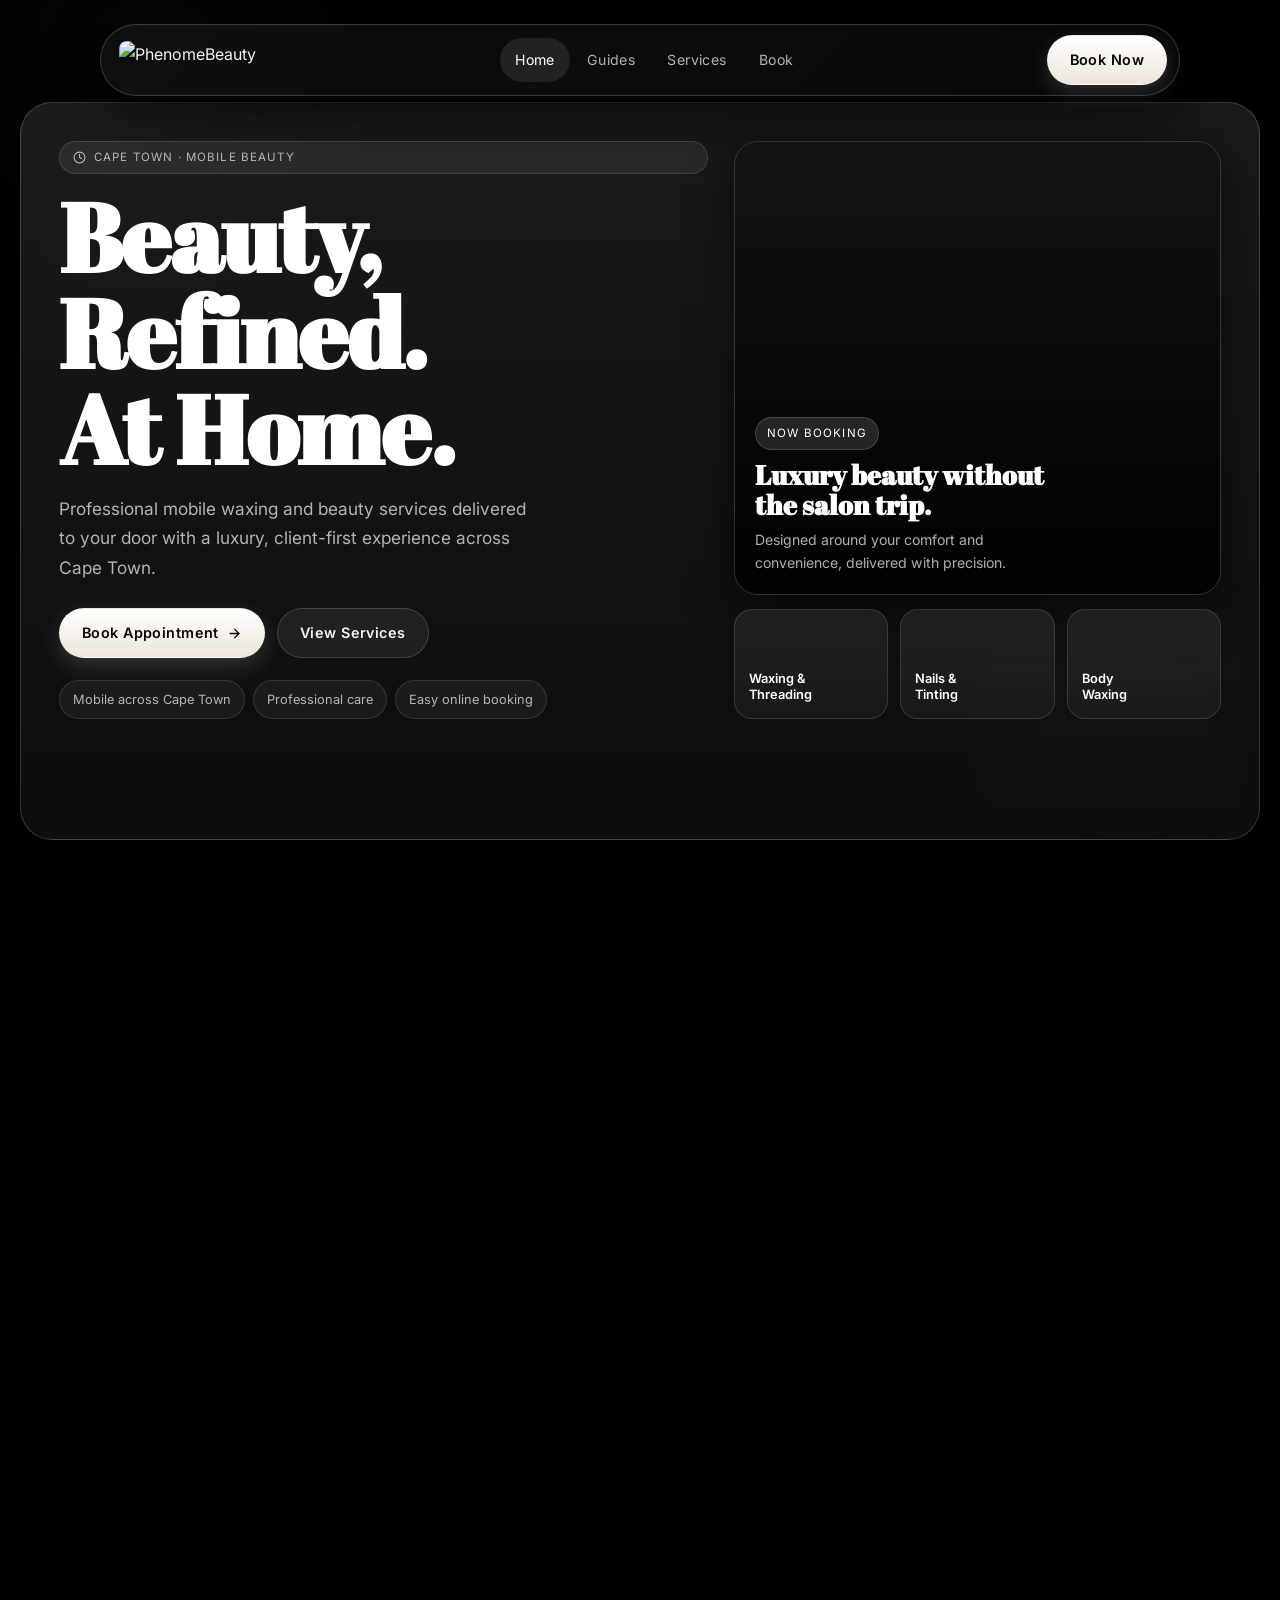
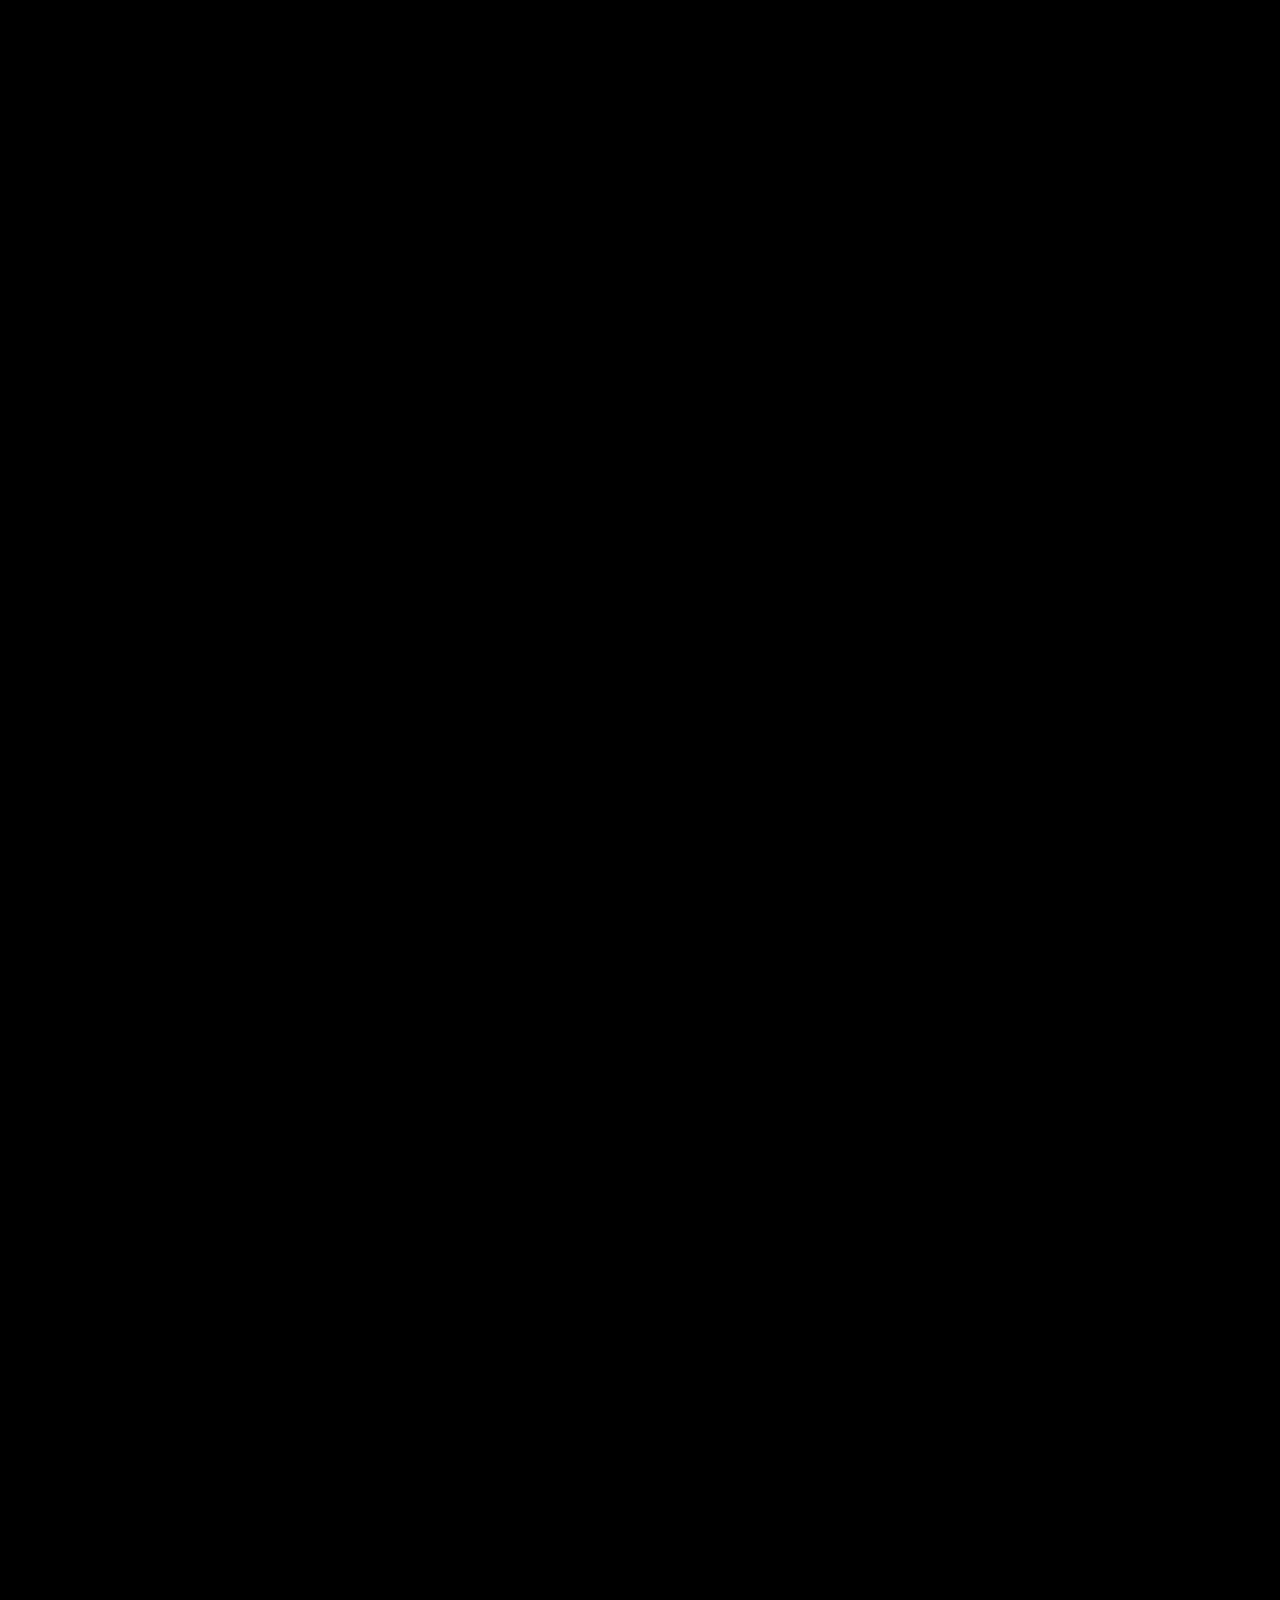
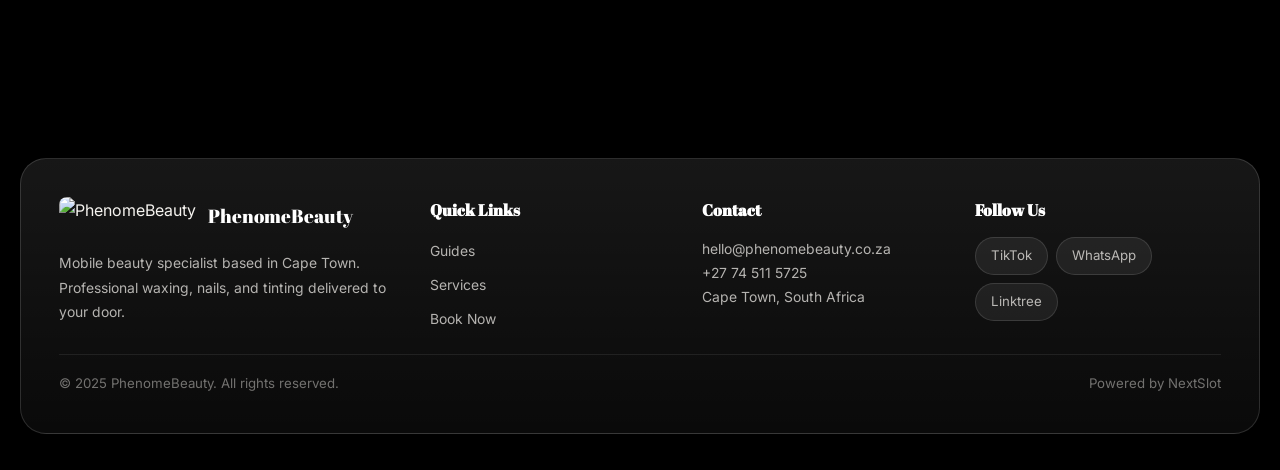
==== commit a9525af5: "fix: brighter promo tags, correct guides, reorder promo cards" ====
--- a/index.html
+++ b/index.html
@@ -92,31 +92,8 @@
         <div class="container">
             <div class="promo-grid">
 
-                <a href="https://phenomebeauty.nextslot.co.za/" target="_blank" rel="noopener noreferrer" class="promo-card reveal">
-                    <img src="https://iili.io/B4rdBVa.png" alt="First Wax Special" loading="lazy" />
-                    <div class="promo-label">
-                        <span class="tag">Offer</span>
-                        <h3>First Wax<br/>Special</h3>
-                        <span class="promo-btn">
-                            Book Now
-                            <svg width="12" height="12" viewBox="0 0 24 24" fill="none" stroke="currentColor" stroke-width="2.5" stroke-linecap="round" stroke-linejoin="round"><path d="M5 12h14"/><path d="M12 5l7 7-7 7"/></svg>
-                        </span>
-                    </div>
-                </a>
-
-                <a href="https://forms.gle/KpSTEwfYd1DQS6iC9" target="_blank" rel="noopener noreferrer" class="promo-card reveal">
-                    <img src="https://iili.io/B4rd2HB.png" alt="Waxing Workshop" loading="lazy" />
-                    <div class="promo-label">
-                        <span class="tag">Workshop</span>
-                        <h3>Sign Up for<br/>Waxing Workshop</h3>
-                        <span class="promo-btn">
-                            Register
-                            <svg width="12" height="12" viewBox="0 0 24 24" fill="none" stroke="currentColor" stroke-width="2.5" stroke-linecap="round" stroke-linejoin="round"><path d="M5 12h14"/><path d="M12 5l7 7-7 7"/></svg>
-                        </span>
-                    </div>
-                </a>
-
-                <a href="https://www.google.com/search?q=PhenomeBeauty+Cape+Town+reviews" target="_blank" rel="noopener noreferrer" class="promo-card reveal">
+                <!-- 1. See what clients say -->
+                <a href="https://www.google.com/search?sca_esv=1cd8785de84224e8&rlz=1C5CHFA_enZA910ZA910&sxsrf=ANbL-n48sPmL4p7qurKaVOGru_vF1Uezog:1776983854995&si=AL3DRZEsmMGCryMMFSHJ3StBhOdZ2-6yYkXd_doETEE1OR-qOVrZUD-o6iSDUpMY2OosiVZIFUKWRkp5vXu0SdsvpwL70n2cvIwVEz3X-LjClHX8SUSbgwNNuzwrHc8_riibwgutQUkH&q=PhenomeBeauty+Reviews&sa=X&ved=2ahUKEwj3i8vbhIWUAxU0dUEAHQR5C-cQ0bkNegQIIRAF&biw=1280&bih=712&dpr=2" target="_blank" rel="noopener noreferrer" class="promo-card reveal">
                     <img src="https://iili.io/B4rdKDF.png" alt="Google Reviews" loading="lazy" />
                     <div class="promo-label">
                         <span class="tag">Reviews</span>
@@ -128,13 +105,40 @@
                     </div>
                 </a>
 
-                <a href="https://drive.google.com/drive/folders/1QbwSDFJb2H8CHqYsQyMuqsvZ0YaZ1bjL" target="_blank" rel="noopener noreferrer" class="promo-card reveal">
+                <!-- 2. First wax – what to expect -->
+                <a href="https://drive.google.com/file/d/11849mtZpl8mLQ9o94i45Ry2UhkVzCAJZ/view?usp=drivesdk" target="_blank" rel="noopener noreferrer" class="promo-card reveal">
+                    <img src="https://iili.io/B4rdBVa.png" alt="First Wax – What to Expect" loading="lazy" />
+                    <div class="promo-label">
+                        <span class="tag">Guide</span>
+                        <h3>First Wax –<br/>What to Expect</h3>
+                        <span class="promo-btn">
+                            Read Guide
+                            <svg width="12" height="12" viewBox="0 0 24 24" fill="none" stroke="currentColor" stroke-width="2.5" stroke-linecap="round" stroke-linejoin="round"><path d="M5 12h14"/><path d="M12 5l7 7-7 7"/></svg>
+                        </span>
+                    </div>
+                </a>
+
+                <!-- 3. Pre & Post Care Guide -->
+                <a href="https://drive.google.com/file/d/1PsEa_J1HZt9lieSbTgXtw8MZnzqvA58S/view?usp=drivesdk" target="_blank" rel="noopener noreferrer" class="promo-card reveal">
                     <img src="https://iili.io/B4rdxlR.png" alt="Pre and Post Care Guide" loading="lazy" />
                     <div class="promo-label">
                         <span class="tag">Guide</span>
                         <h3>Pre &amp; Post<br/>Care Guide</h3>
                         <span class="promo-btn">
                             Download
+                            <svg width="12" height="12" viewBox="0 0 24 24" fill="none" stroke="currentColor" stroke-width="2.5" stroke-linecap="round" stroke-linejoin="round"><path d="M5 12h14"/><path d="M12 5l7 7-7 7"/></svg>
+                        </span>
+                    </div>
+                </a>
+
+                <!-- 4. Waxing Workshop -->
+                <a href="https://forms.gle/cUaBzUQ5jnmZAV1H8" target="_blank" rel="noopener noreferrer" class="promo-card reveal">
+                    <img src="https://iili.io/B4rd2HB.png" alt="Waxing Workshop" loading="lazy" />
+                    <div class="promo-label">
+                        <span class="tag">Workshop</span>
+                        <h3>Sign Up for<br/>Waxing Workshop</h3>
+                        <span class="promo-btn">
+                            Register
                             <svg width="12" height="12" viewBox="0 0 24 24" fill="none" stroke="currentColor" stroke-width="2.5" stroke-linecap="round" stroke-linejoin="round"><path d="M5 12h14"/><path d="M12 5l7 7-7 7"/></svg>
                         </span>
                     </div>
@@ -322,7 +326,7 @@
                 <p class="section-copy">Beauty tips, aftercare guidance, and expert advice for smooth results between appointments.</p>
                 <div class="blog-grid">
                     <article class="blog-card reveal">
-                        <h3>Waxing Aftercare: Do’s and Don’ts</h3>
+                        <h3>Waxing Aftercare: Do's and Don'ts</h3>
                         <p>Essential tips to keep your skin smooth and healthy after your waxing appointment.</p>
                         <a href="https://drive.google.com/drive/folders/1QbwSDFJb2H8CHqYsQyMuqsvZ0YaZ1bjL" target="_blank" rel="noopener noreferrer" class="btn-link">Read More <svg width="13" height="13" viewBox="0 0 24 24" fill="none" stroke="currentColor" stroke-width="2.2" stroke-linecap="round" stroke-linejoin="round"><path d="M5 12h14"/><path d="M12 5l7 7-7 7"/></svg></a>
                     </article>
@@ -354,19 +358,14 @@
                 <p class="section-copy">Curated resources to help you prepare, care for your skin, and get the best results from every treatment.</p>
                 <div class="guides-grid">
                     <div class="guide-card reveal">
-                        <h3>Complete Waxing Guide</h3>
-                        <p>Your complete resource for waxing prep, appointments, and aftercare best practices.</p>
-                        <a href="https://drive.google.com/drive/folders/1QbwSDFJb2H8CHqYsQyMuqsvZ0YaZ1bjL" target="_blank" rel="noopener noreferrer" class="btn btn-secondary">View Guide</a>
+                        <h3>First Wax 101</h3>
+                        <p>Everything you need to know before your very first wax — what to expect, how to prep, and what happens after.</p>
+                        <a href="https://drive.google.com/file/d/11849mtZpl8mLQ9o94i45Ry2UhkVzCAJZ/view?usp=drivesdk" target="_blank" rel="noopener noreferrer" class="btn btn-secondary">View Guide</a>
                     </div>
                     <div class="guide-card reveal">
-                        <h3>Skin Care Tips</h3>
-                        <p>Simple maintenance tips to keep skin calm, healthy, and glowing between sessions.</p>
-                        <a href="https://drive.google.com/drive/folders/1QbwSDFJb2H8CHqYsQyMuqsvZ0YaZ1bjL" target="_blank" rel="noopener noreferrer" class="btn btn-secondary">View Guide</a>
-                    </div>
-                    <div class="guide-card reveal">
-                        <h3>FAQ &amp; Policies</h3>
-                        <p>Find answers to common questions and view our booking expectations and policies.</p>
-                        <a href="https://forms.gle/KpSTEwfYd1DQS6iC9" target="_blank" rel="noopener noreferrer" class="btn btn-secondary">View FAQ</a>
+                        <h3>Pre &amp; Post Care Guide</h3>
+                        <p>Essential before-and-after care tips to keep your skin smooth, calm, and healthy between appointments.</p>
+                        <a href="https://drive.google.com/file/d/1PsEa_J1HZt9lieSbTgXtw8MZnzqvA58S/view?usp=drivesdk" target="_blank" rel="noopener noreferrer" class="btn btn-secondary">Download Guide</a>
                     </div>
                 </div>
             </div>
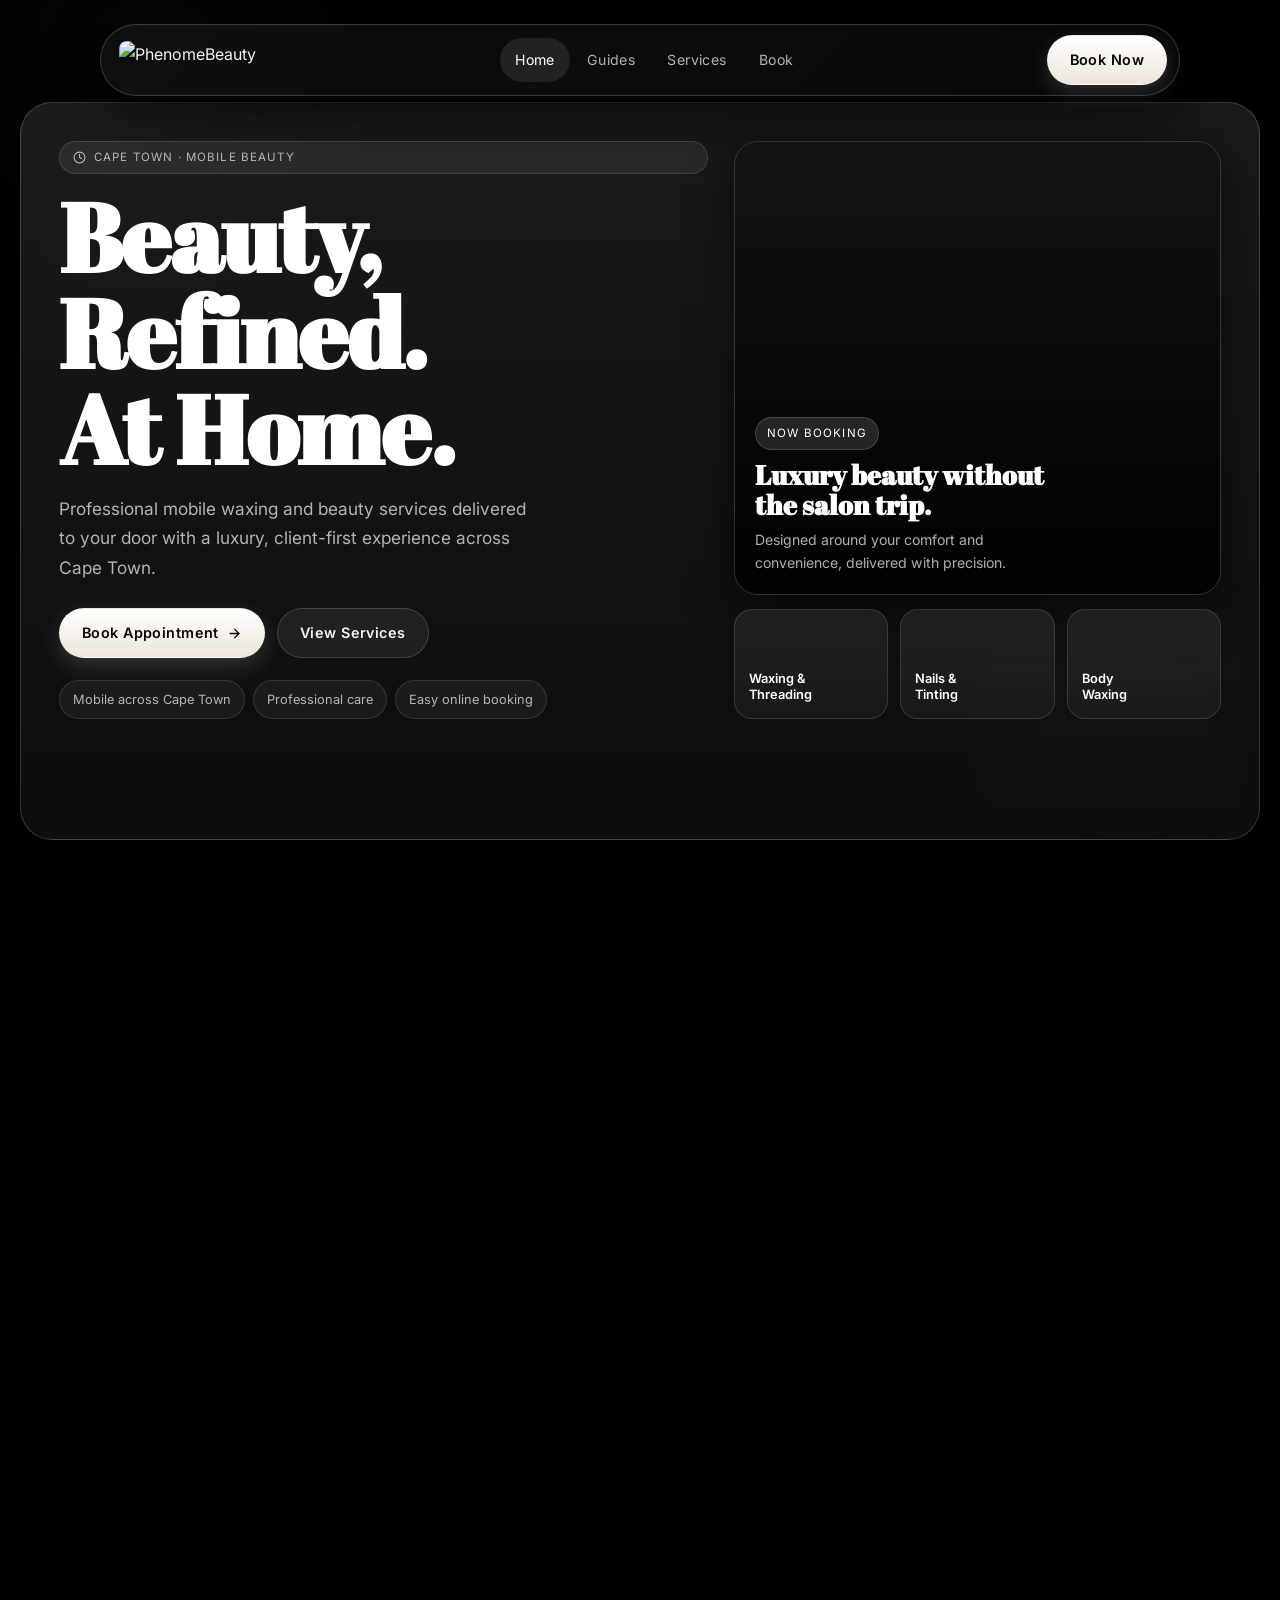
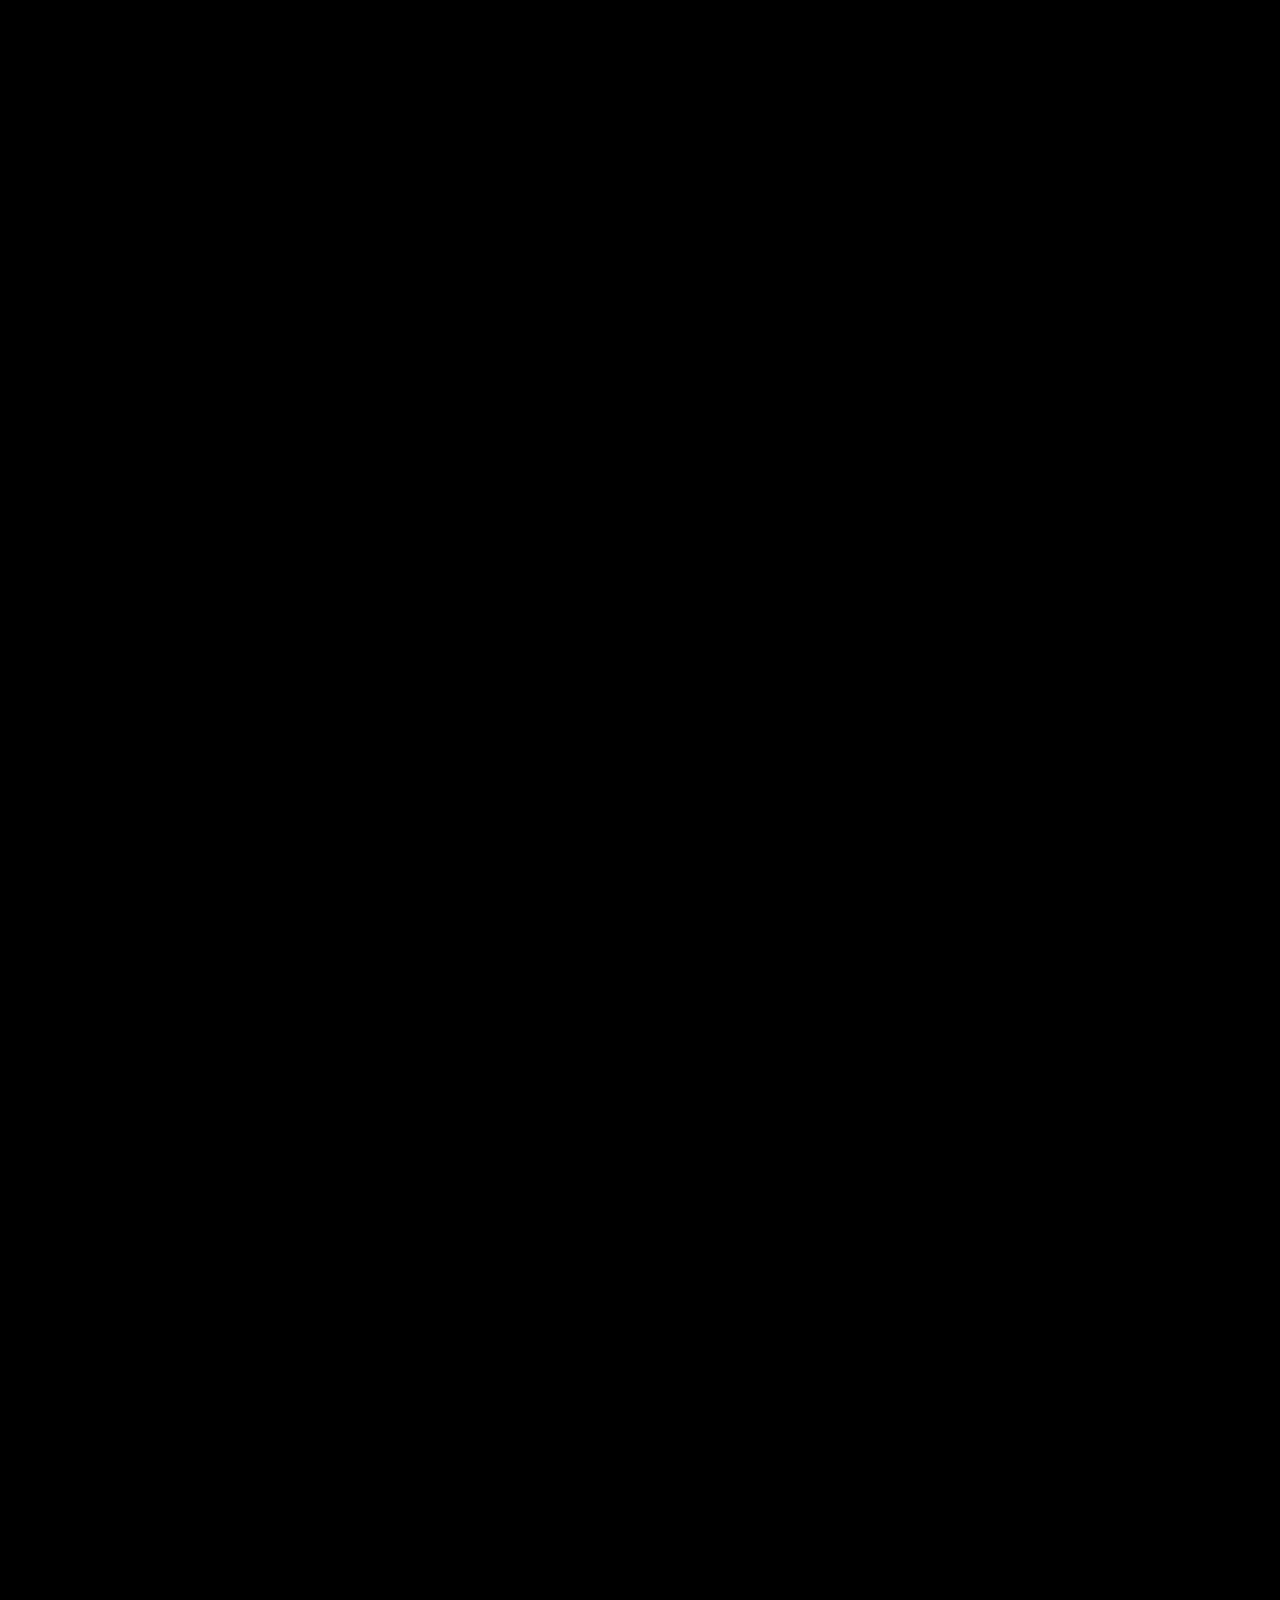
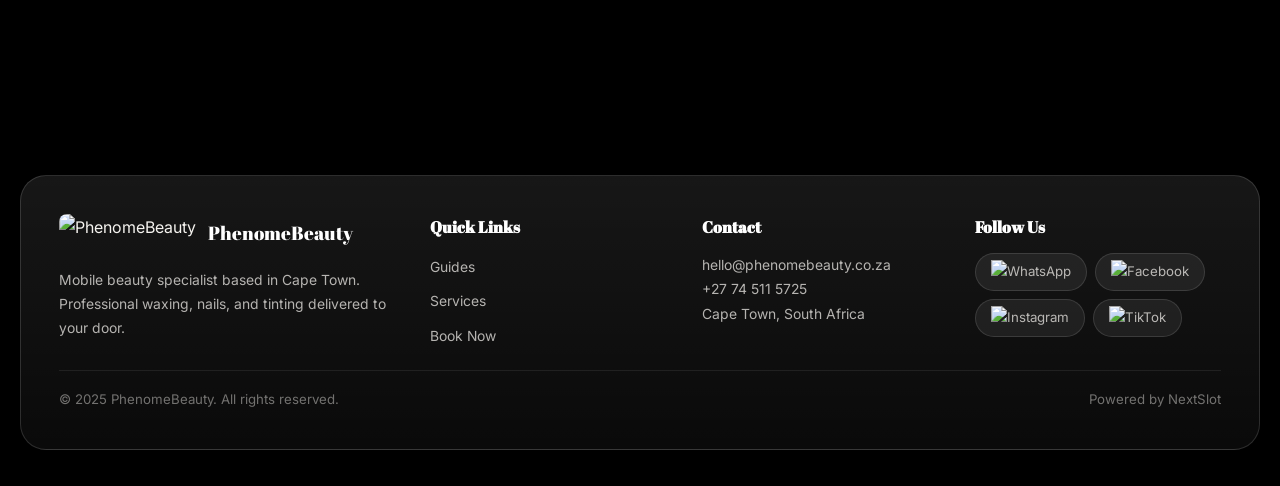
==== commit 191c3df2: "fix: add TikTok icon to footer social links" ====
--- a/index.html
+++ b/index.html
@@ -3,7 +3,7 @@
 <head>
     <meta charset="UTF-8" />
     <meta name="viewport" content="width=device-width, initial-scale=1.0" />
-    <title>PhenomeBeauty – Mobile Beauty Specialist | Cape Town</title>
+    <title>PhenomeBeauty - Mobile Beauty Specialist | Cape Town</title>
     <link rel="preconnect" href="https://fonts.googleapis.com" />
     <link rel="preconnect" href="https://fonts.gstatic.com" crossorigin />
     <link href="https://fonts.googleapis.com/css2?family=Abril+Fatface&family=Inter:wght@400;500;600;700&display=swap" rel="stylesheet" />
@@ -105,12 +105,12 @@
                     </div>
                 </a>
 
-                <!-- 2. First wax – what to expect -->
+                <!-- 2. First wax - what to expect -->
                 <a href="https://drive.google.com/file/d/11849mtZpl8mLQ9o94i45Ry2UhkVzCAJZ/view?usp=drivesdk" target="_blank" rel="noopener noreferrer" class="promo-card reveal">
-                    <img src="https://iili.io/B4rdBVa.png" alt="First Wax – What to Expect" loading="lazy" />
+                    <img src="https://iili.io/B4rdBVa.png" alt="First Wax - What to Expect" loading="lazy" />
                     <div class="promo-label">
                         <span class="tag">Guide</span>
-                        <h3>First Wax –<br/>What to Expect</h3>
+                        <h3>First Wax<br/>What to Expect</h3>
                         <span class="promo-btn">
                             Read Guide
                             <svg width="12" height="12" viewBox="0 0 24 24" fill="none" stroke="currentColor" stroke-width="2.5" stroke-linecap="round" stroke-linejoin="round"><path d="M5 12h14"/><path d="M12 5l7 7-7 7"/></svg>
@@ -148,17 +148,17 @@
         </div>
     </section>
 
-    <!-- SERVICES — collapsible accordions -->
+    <!-- SERVICES - collapsible accordions -->
     <section id="services" class="services-section section">
         <div class="container">
             <div class="glass-panel section-inner reveal">
 
                 <span class="section-kicker">
-                    <svg width="13" height="13" viewBox="0 0 24 24" fill="none" stroke="currentColor" stroke-width="2" stroke-linecap="round" stroke-linejoin="round"><polyline points="22 12 18 12 15 21 9 3 6 12 2 12"/></svg>
+                    <svg width="13" height="13" viewBox="0 0 24 24" fill="none" stroke="currentColor" stroke-width="2" stroke-linecap="round" stroke-linejoin="round"><circle cx="6" cy="6" r="3"/><circle cx="6" cy="18" r="3"/><line x1="20" y1="4" x2="8.12" y2="15.88"/><line x1="14.47" y1="14.48" x2="20" y2="20"/><line x1="8.12" y1="8.12" x2="12" y2="12"/></svg>
                     Full Catalog
                 </span>
                 <h2 class="section-title">Our Services</h2>
-                <p class="section-copy">Professional mobile beauty treatments delivered across Cape Town — waxing, nails, tinting, and more.</p>
+                <p class="section-copy">Professional mobile beauty treatments delivered across Cape Town, waxing, nails, tinting, and more.</p>
 
                 <!-- Intimate Waxing -->
                 <details class="service-accordion" name="services">
@@ -180,7 +180,7 @@
                     <div class="accordion-body">
                         <div class="services-grid">
                             <div class="service-card reveal"><h4>Brazilian</h4><p>A Brazilian wax removes hair from the front bikini area, leaving smooth, clean skin.</p><span class="price">R 370.00</span></div>
-                            <div class="service-card reveal"><h4>Hollywood</h4><p>Experience ultimate smoothness with the Hollywood — a complete hair removal treatment.</p><span class="price">R 440.00</span></div>
+                            <div class="service-card reveal"><h4>Hollywood</h4><p>Experience ultimate smoothness with the Hollywood, a complete hair removal treatment.</p><span class="price">R 440.00</span></div>
                             <div class="service-card reveal"><h4>Garden Path</h4><p>Great for clients who want the tummy area to the bikini line tidied up.</p><span class="price">R 90.00</span></div>
                             <div class="service-card reveal"><h4>Areola</h4><p>This treatment removes unwanted hair around the areola area with care and precision.</p><span class="price">R 100.00</span></div>
                             <div class="service-card reveal"><h4>Tummy</h4><p>Removes unwanted hair from the stomach area for smooth, clean results.</p><span class="price">R 250.00</span></div>
@@ -299,11 +299,11 @@
                             <div class="service-card reveal"><h4>Full Gel Manicure</h4><p>Includes nail shaping, cuticle care, exfoliation, and a full gel polish application.</p><span class="price">R 390.00</span></div>
                             <div class="service-card reveal"><h4>Full Gel Pedicure</h4><p>Includes nail shaping, cuticle care, removal of dead skin, and gel polish.</p><span class="price">R 450.00</span></div>
                             <div class="service-card reveal"><h4>Soft Gel Tips</h4><p>Premium lightweight gel tip extensions that deliver a natural, long-lasting look.</p><span class="price">R 520.00</span></div>
-                            <div class="service-card reveal"><h4>Gel Overlay — Hands</h4><p>Quick yet luxurious gel manicure express nail treatment for hands.</p><span class="price">R 300.00</span></div>
-                            <div class="service-card reveal"><h4>Gel Overlay — Toes</h4><p>Gel-polished toes with long-lasting shine and a clean finish.</p><span class="price">R 380.00</span></div>
+                            <div class="service-card reveal"><h4>Gel Overlay - Hands</h4><p>Quick yet luxurious gel manicure express nail treatment for hands.</p><span class="price">R 300.00</span></div>
+                            <div class="service-card reveal"><h4>Gel Overlay - Toes</h4><p>Gel-polished toes with long-lasting shine and a clean finish.</p><span class="price">R 380.00</span></div>
                             <div class="service-card reveal"><h4>Gel Removal</h4><p>Tailored for safe, damage-free gel extraction from hands or toes.</p><span class="price">R 90.00</span></div>
-                            <div class="service-card reveal"><h4>Detailed Nail Art — Per Nail</h4><p>Think delicate florals, geometric patterns, and intricate custom designs.</p><span class="price">R 50.00</span></div>
-                            <div class="service-card reveal"><h4>Basic Nail Art — Per Nail</h4><p>Basic Nail Art is ideal when you want something simple and elegant per nail.</p><span class="price">R 20.00</span></div>
+                            <div class="service-card reveal"><h4>Detailed Nail Art - Per Nail</h4><p>Think delicate florals, geometric patterns, and intricate custom designs.</p><span class="price">R 50.00</span></div>
+                            <div class="service-card reveal"><h4>Basic Nail Art - Per Nail</h4><p>Basic Nail Art is ideal when you want something simple and elegant per nail.</p><span class="price">R 20.00</span></div>
                             <div class="service-card reveal"><h4>French Finish</h4><p>This classic, clean-lined look features crisp white tips for a timeless result.</p><span class="price">R 80.00</span></div>
                             <div class="service-card reveal"><h4>Chrome Finish</h4><p>A high-impact add-on that transforms any gel polish into a mirror-chrome finish.</p><span class="price">R 80.00</span></div>
                         </div>
@@ -314,7 +314,7 @@
         </div>
     </section>
 
-    <!-- BLOG — hidden, uncomment to restore
+    <!-- BLOG - hidden, uncomment to restore
     <section id="blog" class="section">
         <div class="container">
             <div class="glass-panel section-inner reveal">
@@ -357,16 +357,25 @@
                 <h2 class="section-title">Beauty Guides</h2>
                 <p class="section-copy">Curated resources to help you prepare, care for your skin, and get the best results from every treatment.</p>
                 <div class="guides-grid">
-                    <div class="guide-card reveal">
-                        <h3>First Wax 101</h3>
-                        <p>Everything you need to know before your very first wax — what to expect, how to prep, and what happens after.</p>
-                        <a href="https://drive.google.com/file/d/11849mtZpl8mLQ9o94i45Ry2UhkVzCAJZ/view?usp=drivesdk" target="_blank" rel="noopener noreferrer" class="btn btn-secondary">View Guide</a>
-                    </div>
-                    <div class="guide-card reveal">
-                        <h3>Pre &amp; Post Care Guide</h3>
-                        <p>Essential before-and-after care tips to keep your skin smooth, calm, and healthy between appointments.</p>
-                        <a href="https://drive.google.com/file/d/1PsEa_J1HZt9lieSbTgXtw8MZnzqvA58S/view?usp=drivesdk" target="_blank" rel="noopener noreferrer" class="btn btn-secondary">Download Guide</a>
-                    </div>
+
+                    <a href="https://drive.google.com/file/d/11849mtZpl8mLQ9o94i45Ry2UhkVzCAJZ/view?usp=drivesdk" target="_blank" rel="noopener noreferrer" class="guide-card guide-card--image reveal">
+                        <img src="https://iili.io/B4rdBVa.png" alt="First Wax 101" loading="lazy" />
+                        <div class="guide-label">
+                            <h3>First Wax 101</h3>
+                            <p>Everything you need to know before your very first wax: what to expect, how to prep, and what happens after.</p>
+                            <span class="btn btn-secondary">View Guide</span>
+                        </div>
+                    </a>
+
+                    <a href="https://drive.google.com/file/d/1PsEa_J1HZt9lieSbTgXtw8MZnzqvA58S/view?usp=drivesdk" target="_blank" rel="noopener noreferrer" class="guide-card guide-card--image reveal">
+                        <img src="https://iili.io/B4rdxlR.png" alt="Pre and Post Care Guide" loading="lazy" />
+                        <div class="guide-label">
+                            <h3>Pre &amp; Post Care Guide</h3>
+                            <p>Essential before-and-after care tips to keep your skin smooth, calm, and healthy between appointments.</p>
+                            <span class="btn btn-secondary">Download Guide</span>
+                        </div>
+                    </a>
+
                 </div>
             </div>
         </div>
@@ -383,7 +392,7 @@
                 <div class="booking-content">
                     <div class="booking-info">
                         <h3>Book Your<br/>Appointment.</h3>
-                        <p>Mobile beauty services across Cape Town. Professional treatments in the comfort of your own space — no travel, no waiting rooms.</p>
+                        <p>Mobile beauty services across Cape Town. Professional treatments in the comfort of your own space, no travel, no waiting rooms.</p>
                         <ul class="booking-features">
                             <li><svg width="15" height="15" viewBox="0 0 24 24" fill="none" stroke="currentColor" stroke-width="2.2" stroke-linecap="round" stroke-linejoin="round"><polyline points="20 6 9 17 4 12"/></svg>Mobile services across Cape Town</li>
                             <li><svg width="15" height="15" viewBox="0 0 24 24" fill="none" stroke="currentColor" stroke-width="2.2" stroke-linecap="round" stroke-linejoin="round"><polyline points="20 6 9 17 4 12"/></svg>Waxing, nails, tinting &amp; more</li>
@@ -439,9 +448,18 @@
                     <div class="footer-section">
                         <h4>Follow Us</h4>
                         <div class="social-links">
-                            <a href="https://www.tiktok.com/@phenomebeauty_" target="_blank" rel="noopener noreferrer">TikTok</a>
-                            <a href="https://wa.me/27745115725" target="_blank" rel="noopener noreferrer">WhatsApp</a>
-                            <a href="https://linktr.ee/Phenomebeauty" target="_blank" rel="noopener noreferrer">Linktree</a>
+                            <a href="https://wa.me/27745115725" target="_blank" rel="noopener noreferrer" aria-label="WhatsApp">
+                                <img src="https://iili.io/B446wyx.png" alt="WhatsApp" class="social-icon" />
+                            </a>
+                            <a href="https://www.facebook.com/phenomebeauty" target="_blank" rel="noopener noreferrer" aria-label="Facebook">
+                                <img src="https://iili.io/B44QEgt.png" alt="Facebook" class="social-icon" />
+                            </a>
+                            <a href="https://www.instagram.com/phenomebeauty_" target="_blank" rel="noopener noreferrer" aria-label="Instagram">
+                                <img src="https://iili.io/B44QMdX.png" alt="Instagram" class="social-icon" />
+                            </a>
+                            <a href="https://www.tiktok.com/@phenomebeauty_" target="_blank" rel="noopener noreferrer" aria-label="TikTok">
+                                <img src="https://iili.io/B4637cJ.png" alt="TikTok" class="social-icon" />
+                            </a>
                         </div>
                     </div>
                 </div>
--- a/styles.css
+++ b/styles.css
@@ -527,7 +527,8 @@
     border: 1px solid rgba(255,255,255,0.18);
     color: var(--accent-strong);
     font-size: 0.7rem;
-    letter-spacing: 0.1em;
+    font-weight: 700;
+    letter-spacing: 0.12em;
     text-transform: uppercase;
 }
 
@@ -563,7 +564,6 @@
 ========================= */
 .services-section { padding: 10px 0; }
 
-/* Accordion wrapper — replaces .service-category */
 .service-accordion {
     margin-bottom: 12px;
     border-radius: 20px;
@@ -579,7 +579,6 @@
     border-color: rgba(255,255,255,0.18);
 }
 
-/* Summary row — the clickable header */
 .service-accordion > summary {
     list-style: none;
     -webkit-appearance: none;
@@ -642,7 +641,6 @@
     color: var(--accent-strong);
 }
 
-/* Chevron icon — rotates when open */
 .accordion-chevron {
     width: 32px;
     height: 32px;
@@ -668,7 +666,6 @@
     background: rgba(255,255,255,0.12);
 }
 
-/* Grid inside each accordion */
 .accordion-body {
     padding: 0 18px 18px;
 }
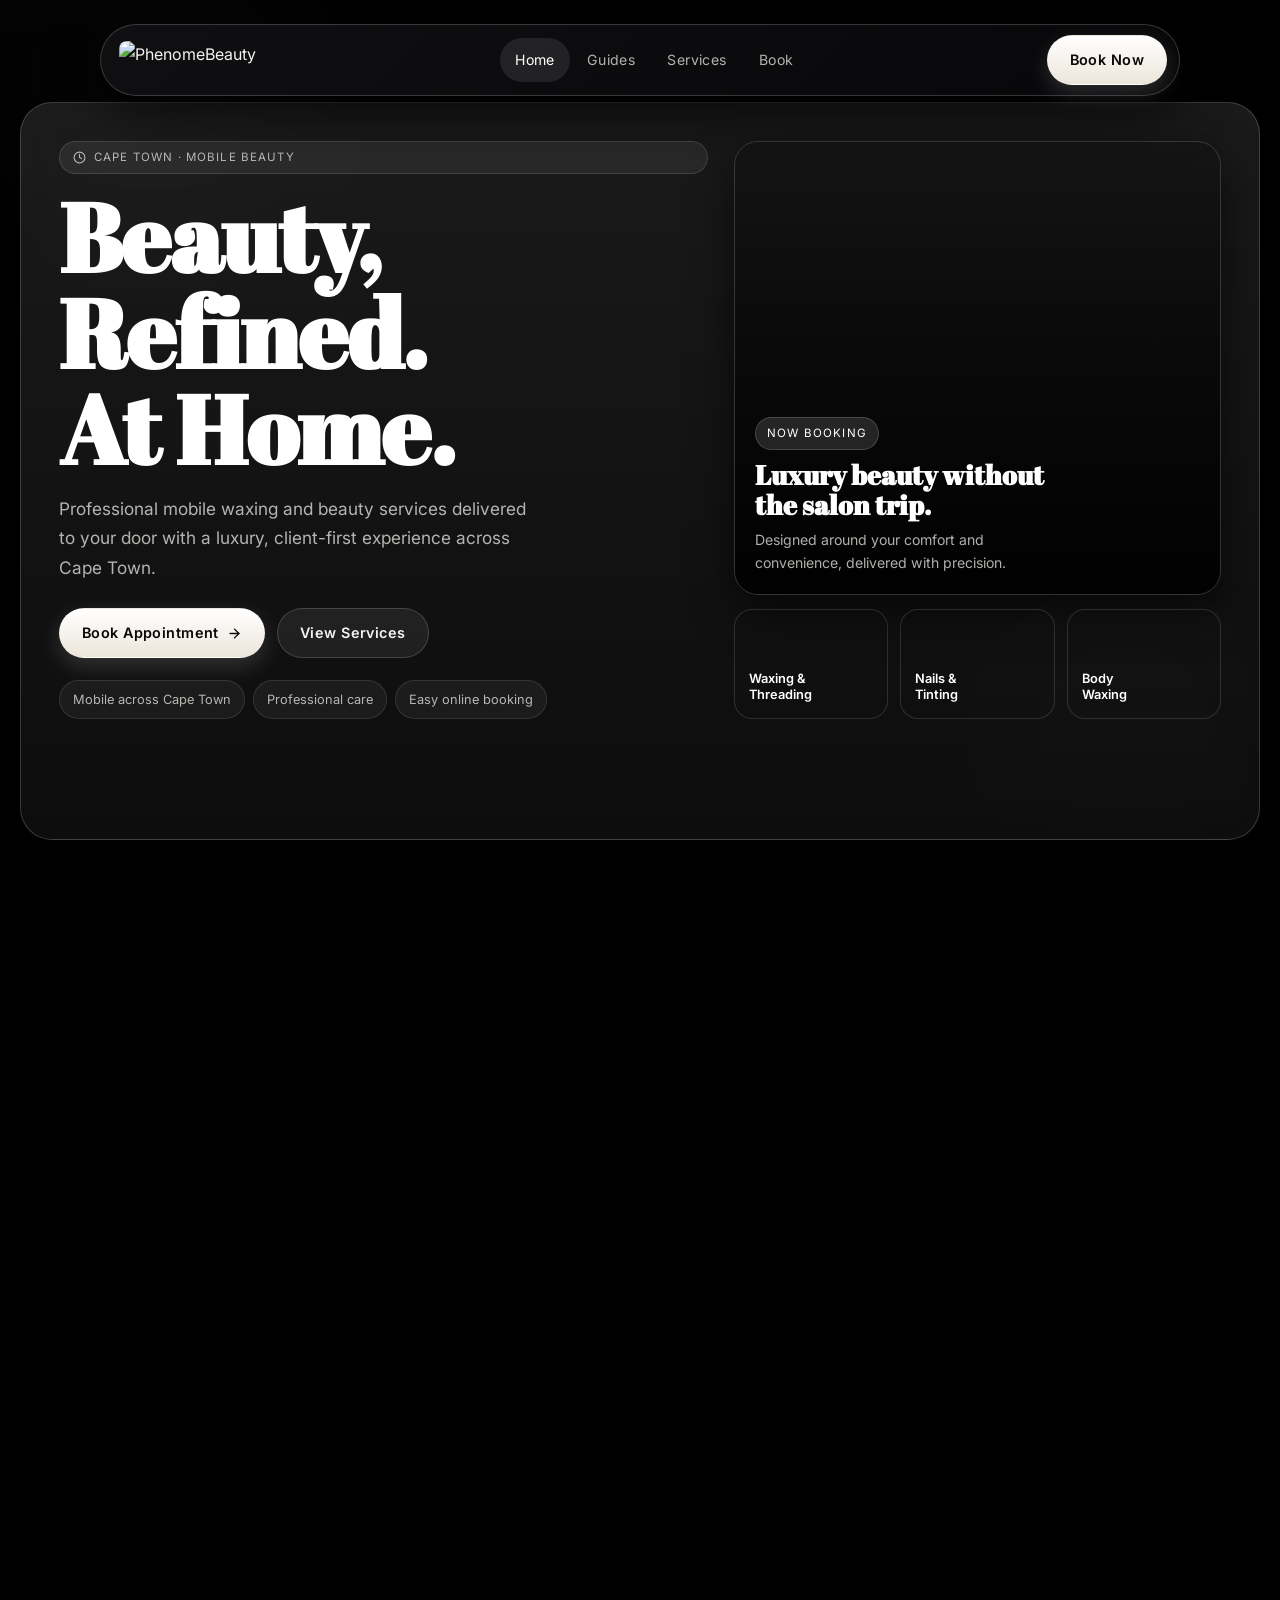
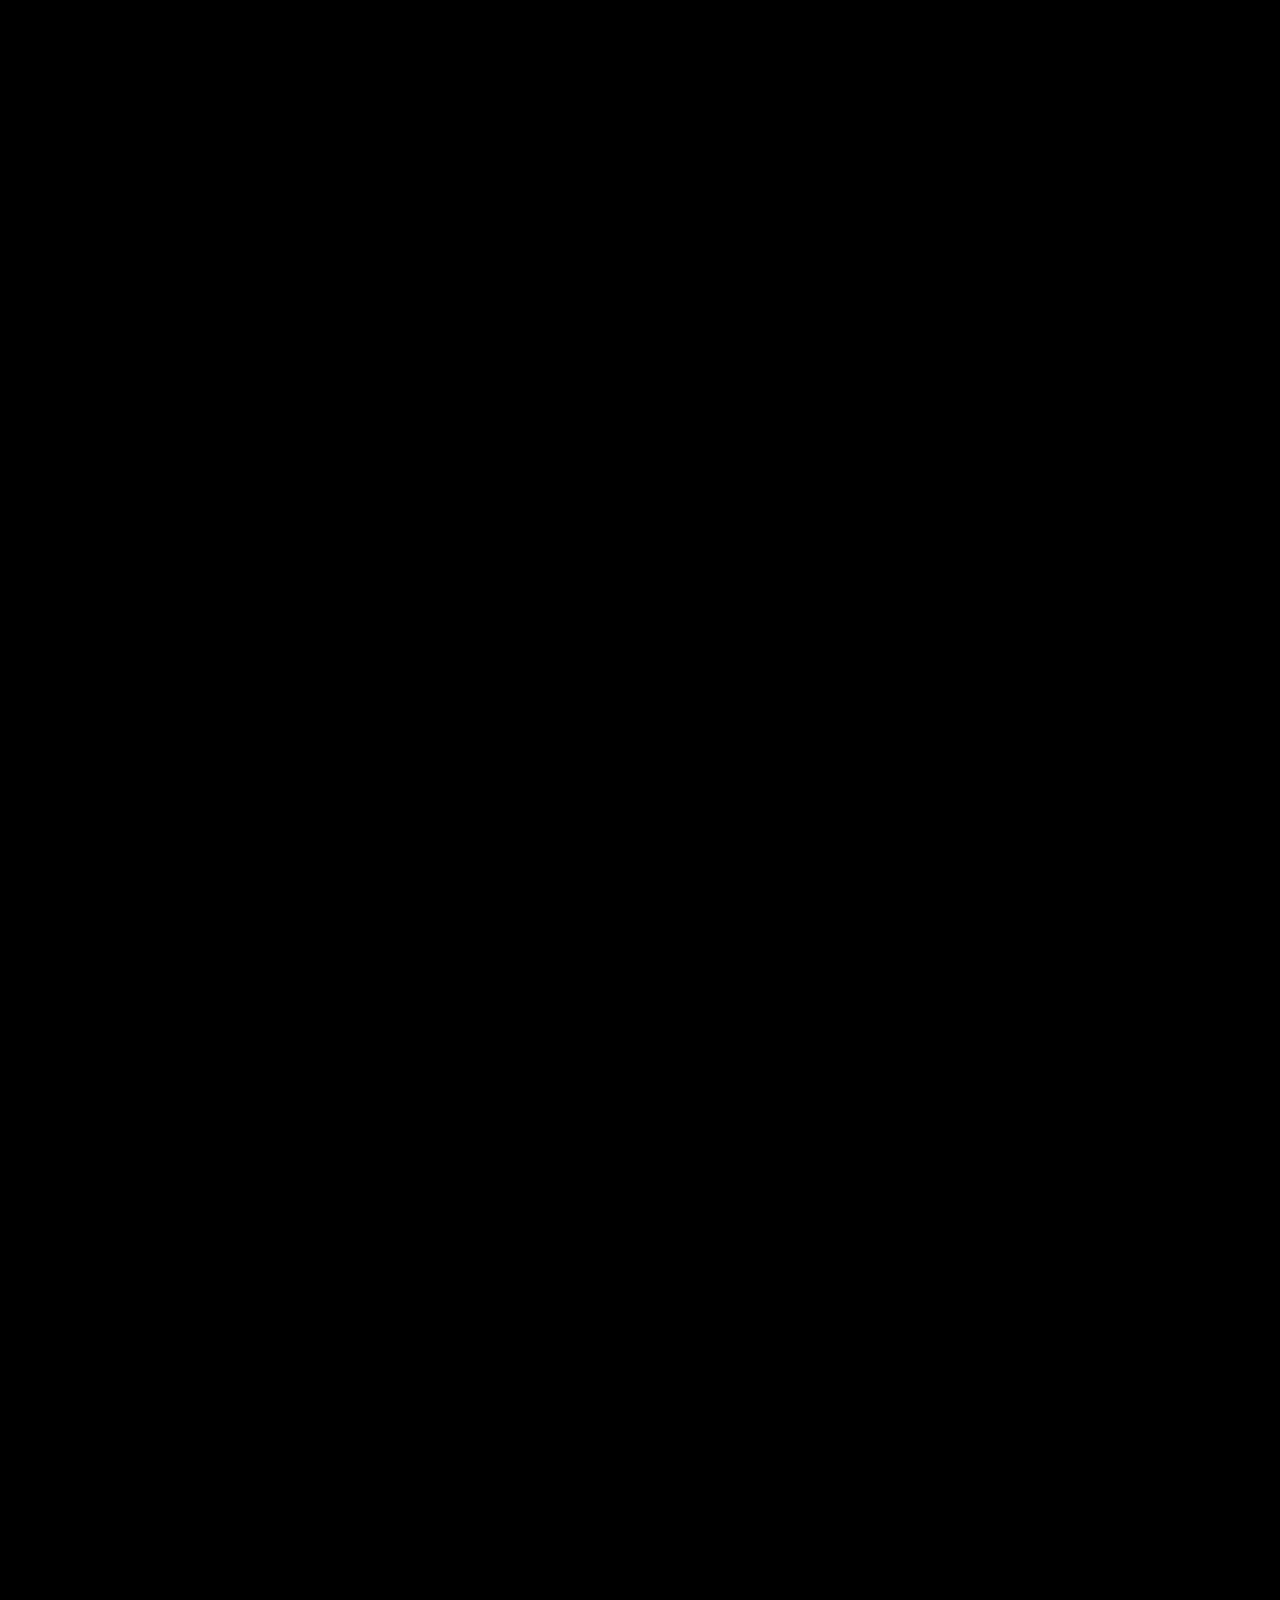
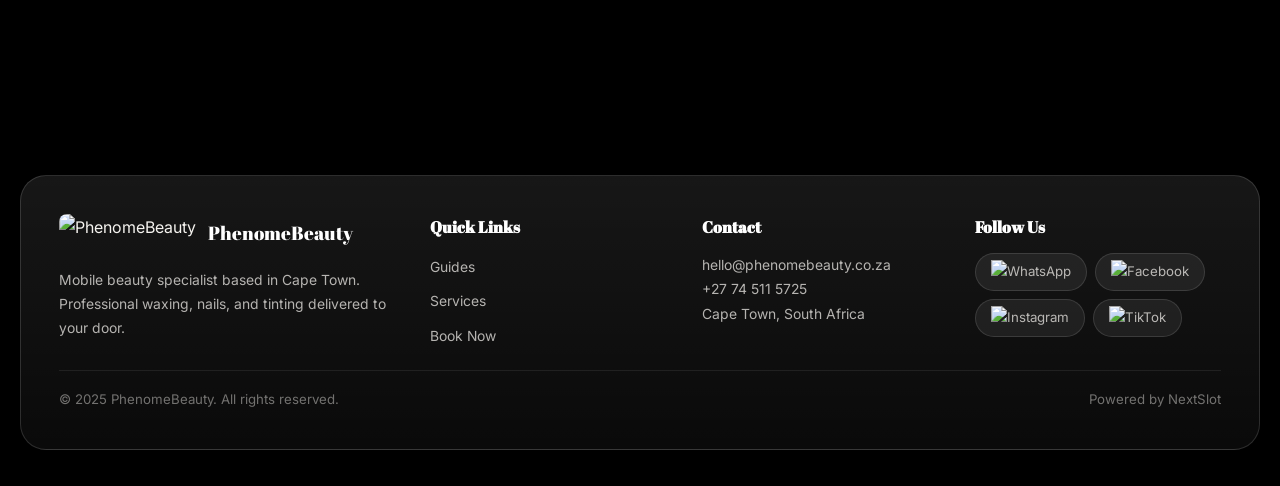
==== commit 7f8799a5: "feat: add background images to hero mini cards" ====
--- a/index.html
+++ b/index.html
@@ -76,9 +76,9 @@
                             </div>
                         </div>
                         <div class="hero-mini-grid">
-                            <div class="hero-mini-card"><span>Waxing &amp;<br/>Threading</span></div>
-                            <div class="hero-mini-card"><span>Nails &amp;<br/>Tinting</span></div>
-                            <div class="hero-mini-card"><span>Body<br/>Waxing</span></div>
+                            <div class="hero-mini-card" style="background-image:url('https://pplx-res.cloudinary.com/image/upload/pplx_search_images/572eafee4c16651a5511c7bcdb99f157d18a88b9.jpg')"><span>Waxing &amp;<br/>Threading</span></div>
+                            <div class="hero-mini-card" style="background-image:url('https://pplx-res.cloudinary.com/image/upload/pplx_search_images/1266ab129189d7d69948ea8687630f2d37b897af.jpg')"><span>Nails &amp;<br/>Tinting</span></div>
+                            <div class="hero-mini-card" style="background-image:url('https://pplx-res.cloudinary.com/image/upload/pplx_search_images/bab4361eac37da201533adfc46501ad979073d99.jpg')"><span>Body<br/>Waxing</span></div>
                         </div>
                     </div>
 
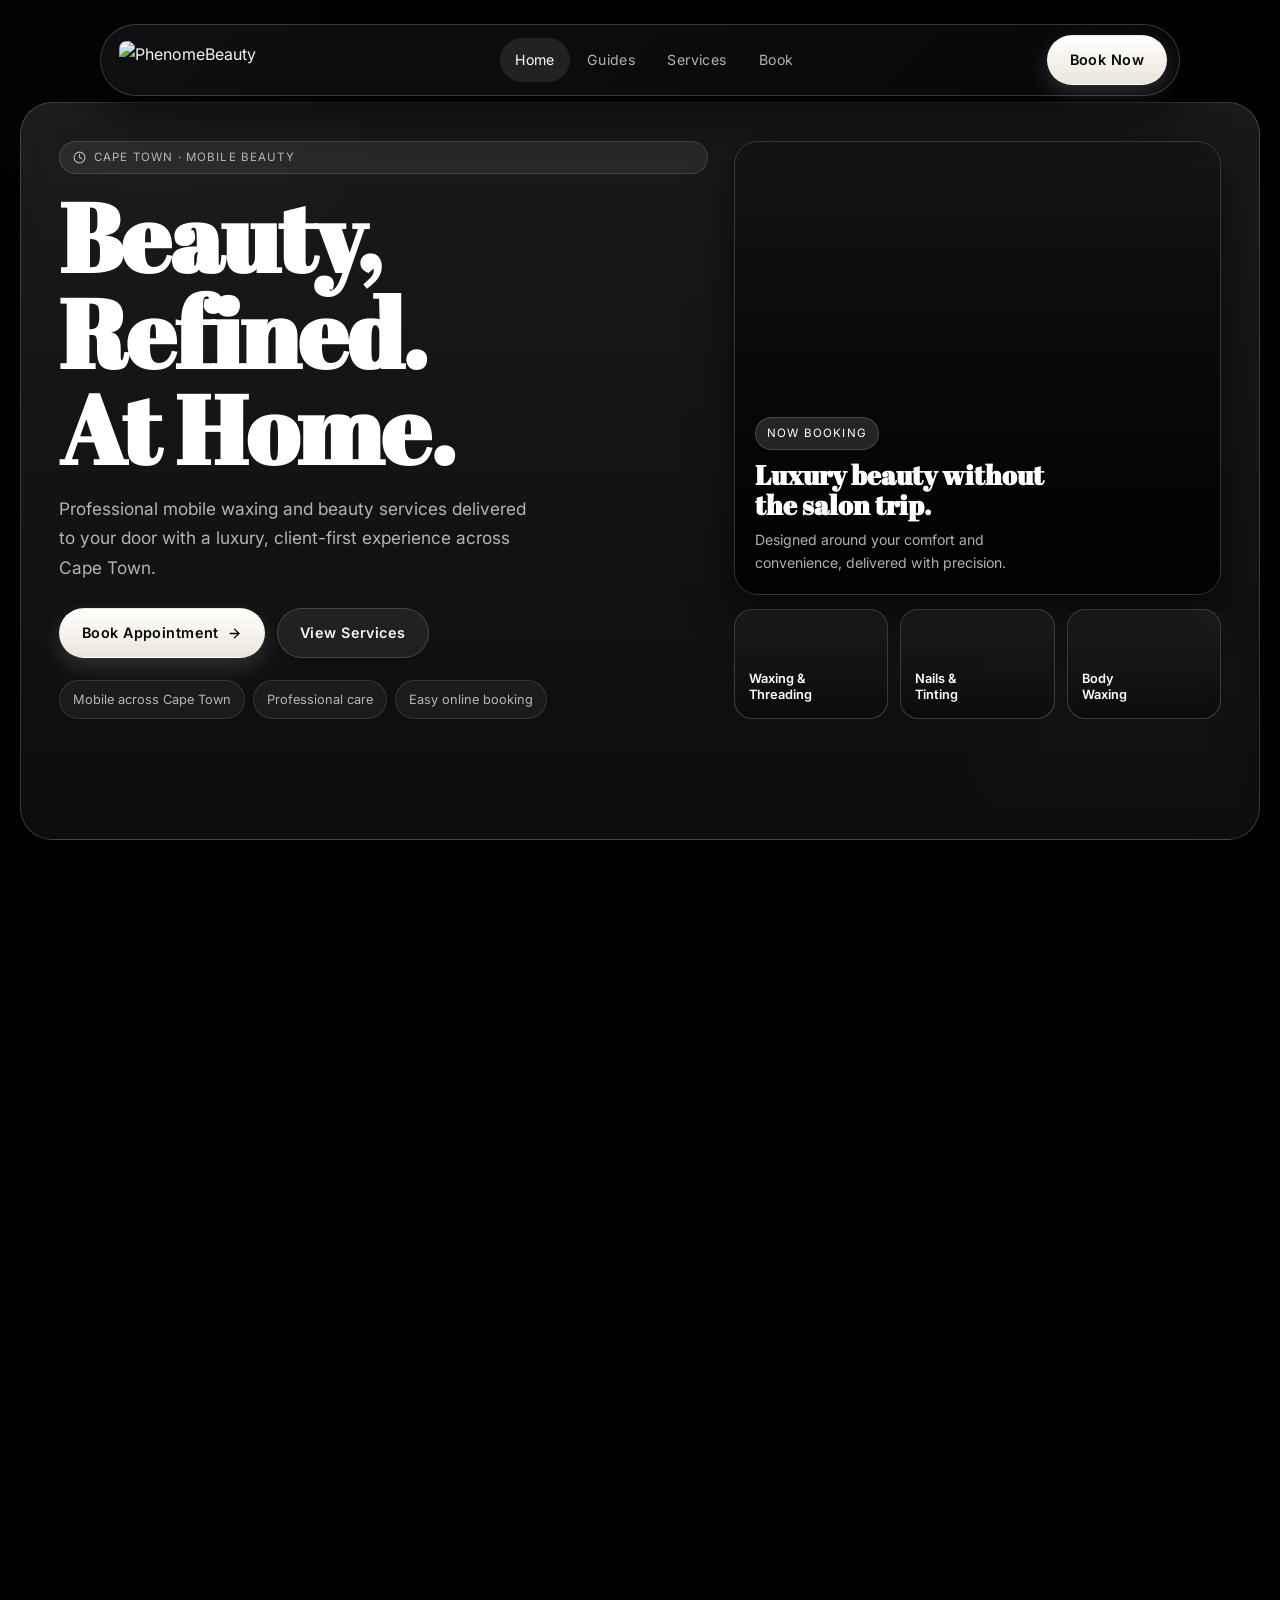
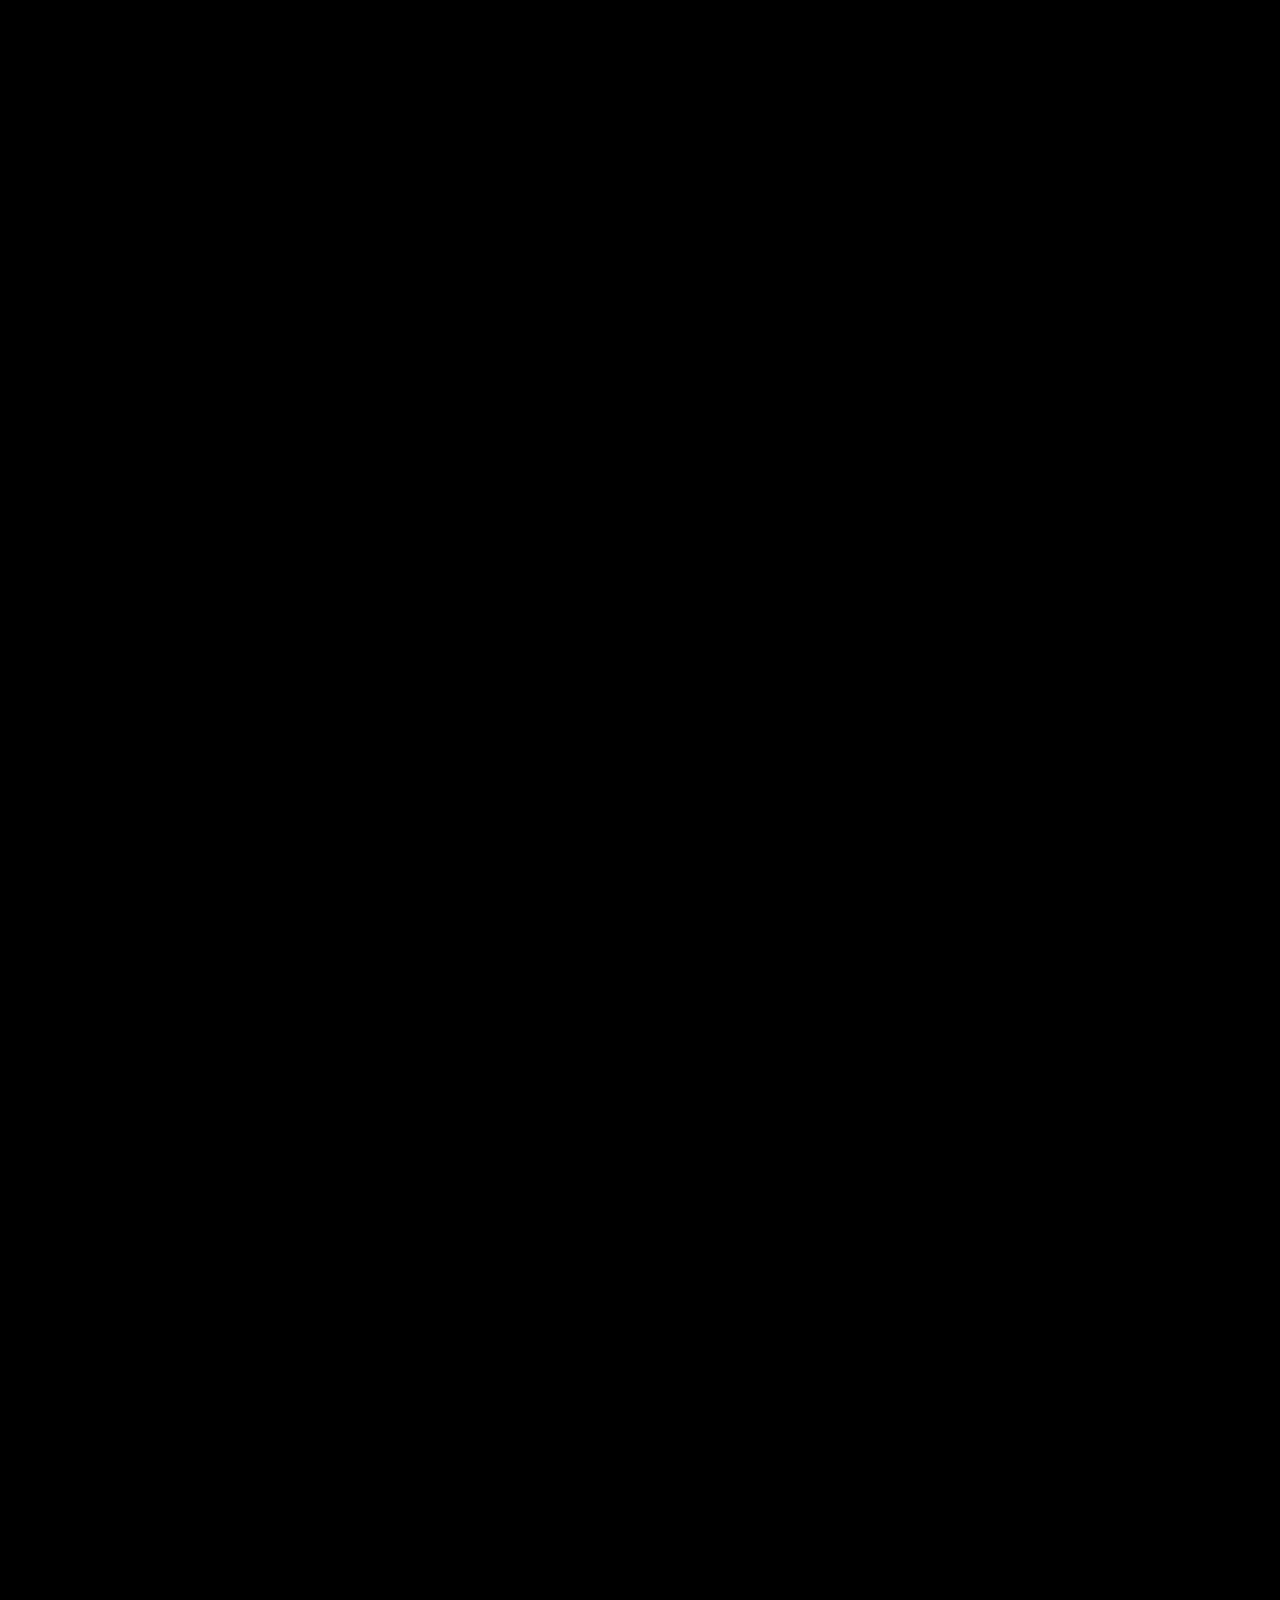
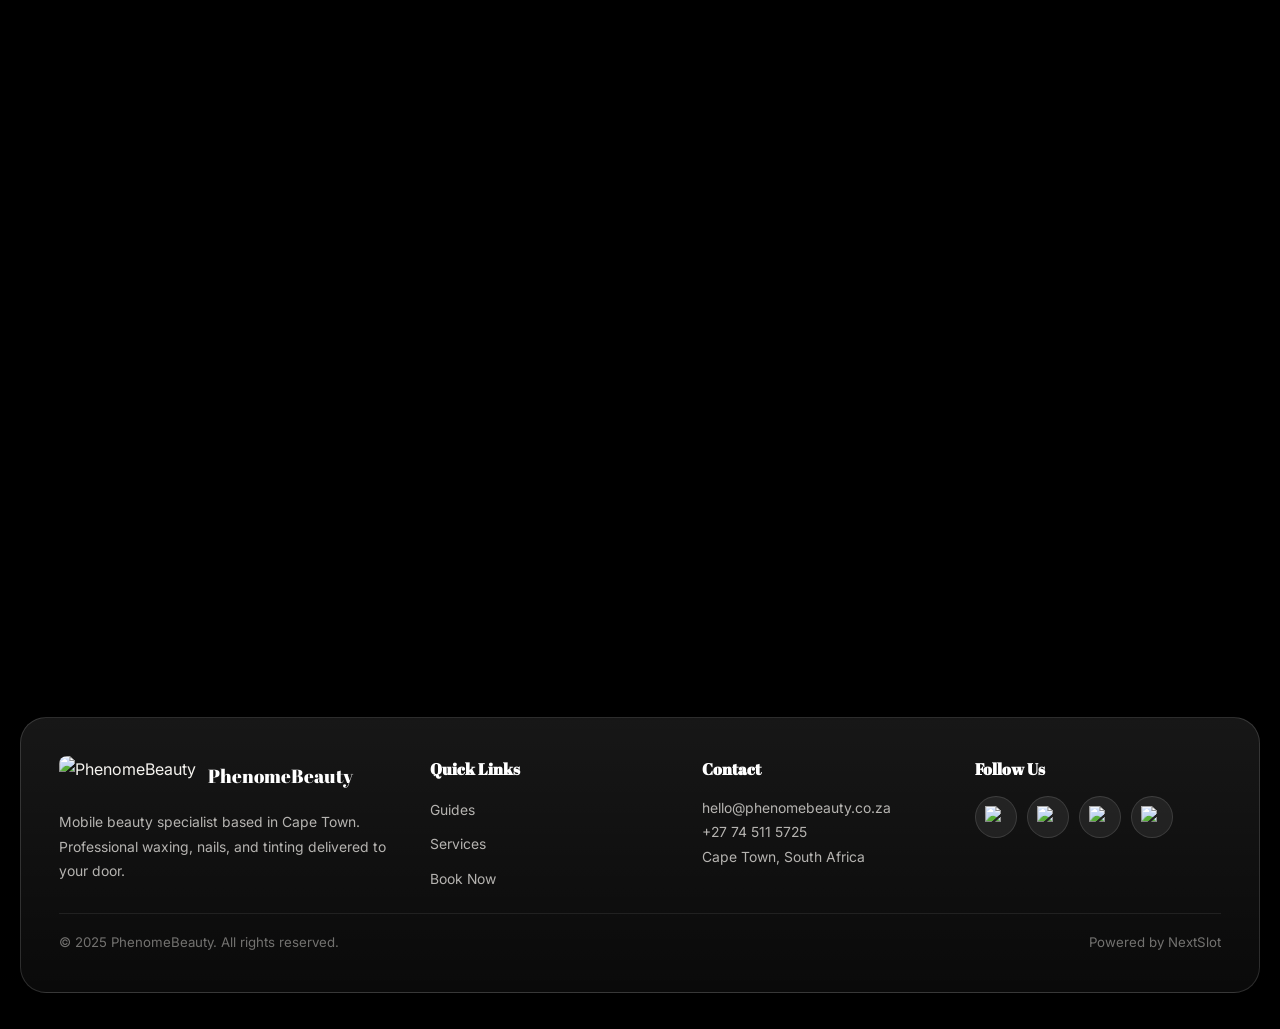
==== commit 3d267c08: "fix: move Acrylic/Soft Gel Removal to Manicure & Pedicure + social icon bubble backgrounds" ====
--- a/index.html
+++ b/index.html
@@ -92,7 +92,6 @@
         <div class="container">
             <div class="promo-grid">
 
-                <!-- 1. See what clients say -->
                 <a href="https://www.google.com/search?sca_esv=1cd8785de84224e8&rlz=1C5CHFA_enZA910ZA910&sxsrf=ANbL-n48sPmL4p7qurKaVOGru_vF1Uezog:1776983854995&si=AL3DRZEsmMGCryMMFSHJ3StBhOdZ2-6yYkXd_doETEE1OR-qOVrZUD-o6iSDUpMY2OosiVZIFUKWRkp5vXu0SdsvpwL70n2cvIwVEz3X-LjClHX8SUSbgwNNuzwrHc8_riibwgutQUkH&q=PhenomeBeauty+Reviews&sa=X&ved=2ahUKEwj3i8vbhIWUAxU0dUEAHQR5C-cQ0bkNegQIIRAF&biw=1280&bih=712&dpr=2" target="_blank" rel="noopener noreferrer" class="promo-card reveal">
                     <img src="https://iili.io/B4rdKDF.png" alt="Google Reviews" loading="lazy" />
                     <div class="promo-label">
@@ -105,7 +104,6 @@
                     </div>
                 </a>
 
-                <!-- 2. First wax - what to expect -->
                 <a href="https://drive.google.com/file/d/11849mtZpl8mLQ9o94i45Ry2UhkVzCAJZ/view?usp=drivesdk" target="_blank" rel="noopener noreferrer" class="promo-card reveal">
                     <img src="https://iili.io/B4rdBVa.png" alt="First Wax - What to Expect" loading="lazy" />
                     <div class="promo-label">
@@ -118,7 +116,6 @@
                     </div>
                 </a>
 
-                <!-- 3. Pre & Post Care Guide -->
                 <a href="https://drive.google.com/file/d/1PsEa_J1HZt9lieSbTgXtw8MZnzqvA58S/view?usp=drivesdk" target="_blank" rel="noopener noreferrer" class="promo-card reveal">
                     <img src="https://iili.io/B4rdxlR.png" alt="Pre and Post Care Guide" loading="lazy" />
                     <div class="promo-label">
@@ -131,7 +128,6 @@
                     </div>
                 </a>
 
-                <!-- 4. Waxing Workshop -->
                 <a href="https://forms.gle/cUaBzUQ5jnmZAV1H8" target="_blank" rel="noopener noreferrer" class="promo-card reveal">
                     <img src="https://iili.io/B4rd2HB.png" alt="Waxing Workshop" loading="lazy" />
                     <div class="promo-label">
@@ -148,7 +144,7 @@
         </div>
     </section>
 
-    <!-- SERVICES - collapsible accordions -->
+    <!-- SERVICES -->
     <section id="services" class="services-section section">
         <div class="container">
             <div class="glass-panel section-inner reveal">
@@ -220,7 +216,7 @@
                     </div>
                 </details>
 
-                <!-- Waxing & Threading -->
+                <!-- Waxing & Threading — Acrylic/Soft Gel Removal removed -->
                 <details class="service-accordion" name="services">
                     <summary>
                         <div class="summary-left">
@@ -246,7 +242,6 @@
                             <div class="service-card reveal"><h4>Full Face excl. Brows</h4><p>Achieve silky, fuzz-free skin with our Full Face treatment, excluding brows.</p><span class="price">R 300.00</span></div>
                             <div class="service-card reveal"><h4>Full Face incl. Brows</h4><p>Complete facial hair removal treatment including eyebrow shaping.</p><span class="price">R 340.00</span></div>
                             <div class="service-card reveal"><h4>Fingers or Toes</h4><p>Say goodbye to unwanted hair on fingers and toes with a quick, precise wax.</p><span class="price">R 90.00</span></div>
-                            <div class="service-card reveal"><h4>Acrylic or Soft Gel Removal</h4><p>Tailored for safe, damage-free extraction of acrylic or soft gel nails.</p><span class="price">R 100.00</span></div>
                         </div>
                     </div>
                 </details>
@@ -277,7 +272,7 @@
                     </div>
                 </details>
 
-                <!-- Manicure & Pedicure -->
+                <!-- Manicure & Pedicure — Acrylic/Soft Gel Removal added here -->
                 <details class="service-accordion" name="services">
                     <summary>
                         <div class="summary-left">
@@ -302,6 +297,7 @@
                             <div class="service-card reveal"><h4>Gel Overlay - Hands</h4><p>Quick yet luxurious gel manicure express nail treatment for hands.</p><span class="price">R 300.00</span></div>
                             <div class="service-card reveal"><h4>Gel Overlay - Toes</h4><p>Gel-polished toes with long-lasting shine and a clean finish.</p><span class="price">R 380.00</span></div>
                             <div class="service-card reveal"><h4>Gel Removal</h4><p>Tailored for safe, damage-free gel extraction from hands or toes.</p><span class="price">R 90.00</span></div>
+                            <div class="service-card reveal"><h4>Acrylic or Soft Gel Removal</h4><p>Tailored for safe, damage-free extraction of acrylic or soft gel nails.</p><span class="price">R 100.00</span></div>
                             <div class="service-card reveal"><h4>Detailed Nail Art - Per Nail</h4><p>Think delicate florals, geometric patterns, and intricate custom designs.</p><span class="price">R 50.00</span></div>
                             <div class="service-card reveal"><h4>Basic Nail Art - Per Nail</h4><p>Basic Nail Art is ideal when you want something simple and elegant per nail.</p><span class="price">R 20.00</span></div>
                             <div class="service-card reveal"><h4>French Finish</h4><p>This classic, clean-lined look features crisp white tips for a timeless result.</p><span class="price">R 80.00</span></div>
@@ -313,38 +309,6 @@
             </div>
         </div>
     </section>
-
-    <!-- BLOG - hidden, uncomment to restore
-    <section id="blog" class="section">
-        <div class="container">
-            <div class="glass-panel section-inner reveal">
-                <span class="section-kicker">
-                    <svg width="13" height="13" viewBox="0 0 24 24" fill="none" stroke="currentColor" stroke-width="2" stroke-linecap="round" stroke-linejoin="round"><path d="M12 20h9"/><path d="M16.5 3.5a2.121 2.121 0 013 3L7 19l-4 1 1-4L16.5 3.5z"/></svg>
-                    Editorial
-                </span>
-                <h2 class="section-title">Latest from the Blog</h2>
-                <p class="section-copy">Beauty tips, aftercare guidance, and expert advice for smooth results between appointments.</p>
-                <div class="blog-grid">
-                    <article class="blog-card reveal">
-                        <h3>Waxing Aftercare: Do's and Don'ts</h3>
-                        <p>Essential tips to keep your skin smooth and healthy after your waxing appointment.</p>
-                        <a href="https://drive.google.com/drive/folders/1QbwSDFJb2H8CHqYsQyMuqsvZ0YaZ1bjL" target="_blank" rel="noopener noreferrer" class="btn-link">Read More <svg width="13" height="13" viewBox="0 0 24 24" fill="none" stroke="currentColor" stroke-width="2.2" stroke-linecap="round" stroke-linejoin="round"><path d="M5 12h14"/><path d="M12 5l7 7-7 7"/></svg></a>
-                    </article>
-                    <article class="blog-card reveal">
-                        <h3>Why Choose Mobile Beauty Services?</h3>
-                        <p>Discover the convenience and benefits of professional beauty treatments at your location.</p>
-                        <a href="https://drive.google.com/drive/folders/1QbwSDFJb2H8CHqYsQyMuqsvZ0YaZ1bjL" target="_blank" rel="noopener noreferrer" class="btn-link">Read More <svg width="13" height="13" viewBox="0 0 24 24" fill="none" stroke="currentColor" stroke-width="2.2" stroke-linecap="round" stroke-linejoin="round"><path d="M5 12h14"/><path d="M12 5l7 7-7 7"/></svg></a>
-                    </article>
-                    <article class="blog-card reveal">
-                        <h3>Preparing for Your First Brazilian Wax</h3>
-                        <p>Everything you need to know before your first Brazilian waxing appointment.</p>
-                        <a href="https://drive.google.com/drive/folders/1QbwSDFJb2H8CHqYsQyMuqsvZ0YaZ1bjL" target="_blank" rel="noopener noreferrer" class="btn-link">Read More <svg width="13" height="13" viewBox="0 0 24 24" fill="none" stroke="currentColor" stroke-width="2.2" stroke-linecap="round" stroke-linejoin="round"><path d="M5 12h14"/><path d="M12 5l7 7-7 7"/></svg></a>
-                    </article>
-                </div>
-            </div>
-        </div>
-    </section>
-    -->
 
     <!-- GUIDES -->
     <section id="guides" class="section">
@@ -448,16 +412,16 @@
                     <div class="footer-section">
                         <h4>Follow Us</h4>
                         <div class="social-links">
-                            <a href="https://wa.me/27745115725" target="_blank" rel="noopener noreferrer" aria-label="WhatsApp">
+                            <a href="https://wa.me/27745115725" target="_blank" rel="noopener noreferrer" aria-label="WhatsApp" class="social-bubble">
                                 <img src="https://iili.io/B446wyx.png" alt="WhatsApp" class="social-icon" />
                             </a>
-                            <a href="https://www.facebook.com/phenomebeauty" target="_blank" rel="noopener noreferrer" aria-label="Facebook">
+                            <a href="https://www.facebook.com/phenomebeauty" target="_blank" rel="noopener noreferrer" aria-label="Facebook" class="social-bubble">
                                 <img src="https://iili.io/B44QEgt.png" alt="Facebook" class="social-icon" />
                             </a>
-                            <a href="https://www.instagram.com/phenomebeauty_" target="_blank" rel="noopener noreferrer" aria-label="Instagram">
+                            <a href="https://www.instagram.com/phenomebeauty_" target="_blank" rel="noopener noreferrer" aria-label="Instagram" class="social-bubble">
                                 <img src="https://iili.io/B44QMdX.png" alt="Instagram" class="social-icon" />
                             </a>
-                            <a href="https://www.tiktok.com/@phenomebeauty_" target="_blank" rel="noopener noreferrer" aria-label="TikTok">
+                            <a href="https://www.tiktok.com/@phenomebeauty_" target="_blank" rel="noopener noreferrer" aria-label="TikTok" class="social-bubble">
                                 <img src="https://iili.io/B4637cJ.png" alt="TikTok" class="social-icon" />
                             </a>
                         </div>
--- a/styles.css
+++ b/styles.css
@@ -438,11 +438,22 @@
     padding: 14px;
     overflow: hidden;
     border-radius: 18px;
-    background: linear-gradient(180deg, rgba(255,255,255,0.08), rgba(255,255,255,0.04));
+    background-color: rgba(255,255,255,0.06);
+    background-size: cover;
+    background-position: center;
     border: 1px solid rgba(255,255,255,0.13);
     display: flex;
     align-items: flex-end;
     transition: border-color 0.22s ease, transform 0.22s ease;
+}
+
+.hero-mini-card::after {
+    content: "";
+    position: absolute;
+    inset: 0;
+    background: linear-gradient(180deg, rgba(0,0,0,0.10) 0%, rgba(0,0,0,0.62) 100%);
+    border-radius: inherit;
+    pointer-events: none;
 }
 
 .hero-mini-card:hover {
@@ -560,7 +571,7 @@
 }
 
 /* =========================
-   Services — accordion
+   Services - accordion
 ========================= */
 .services-section { padding: 10px 0; }
 
@@ -676,16 +687,17 @@
     gap: 14px;
 }
 
+/* Service cards - less frosted, more transparent */
 .service-card {
     position: relative;
     overflow: hidden;
     padding: 20px;
     border-radius: 18px;
-    background: linear-gradient(160deg, rgba(255,255,255,0.08), rgba(255,255,255,0.03));
-    border: 1px solid rgba(255,255,255,0.10);
-    backdrop-filter: blur(16px);
-    -webkit-backdrop-filter: blur(16px);
-    transition: transform 0.25s ease, border-color 0.25s ease;
+    background: rgba(255,255,255,0.03);
+    border: 1px solid rgba(255,255,255,0.07);
+    backdrop-filter: blur(6px);
+    -webkit-backdrop-filter: blur(6px);
+    transition: transform 0.25s ease, border-color 0.25s ease, background 0.25s ease;
     display: flex;
     flex-direction: column;
     gap: 8px;
@@ -693,7 +705,8 @@
 
 .service-card:hover {
     transform: translateY(-5px);
-    border-color: rgba(255,255,255,0.20);
+    border-color: rgba(255,255,255,0.14);
+    background: rgba(255,255,255,0.05);
 }
 
 .service-card h4 {
@@ -741,12 +754,11 @@
 ========================= */
 .guides-grid {
     display: grid;
-    grid-template-columns: repeat(3, minmax(0, 1fr));
+    grid-template-columns: repeat(2, minmax(0, 1fr));
     gap: 16px;
 }
 
-.blog-card,
-.guide-card {
+.blog-card {
     position: relative;
     overflow: hidden;
     padding: 22px;
@@ -762,26 +774,88 @@
     min-height: 190px;
 }
 
-.blog-card:hover,
-.guide-card:hover {
+.blog-card:hover {
     transform: translateY(-6px);
     border-color: rgba(255,255,255,0.22);
 }
 
-.blog-card h3,
-.guide-card h3 {
+.blog-card h3 {
     font-family: var(--font-display);
     font-size: 1.05rem;
     line-height: 1.15;
     color: var(--accent-strong);
 }
 
-.blog-card p,
-.guide-card p {
+.blog-card p {
     color: var(--text-soft);
     font-size: 0.88rem;
     flex: 1;
     line-height: 1.65;
+}
+
+/* Guide cards with image background */
+.guide-card--image {
+    position: relative;
+    overflow: hidden;
+    border-radius: 22px;
+    aspect-ratio: 3 / 4;
+    border: 1px solid rgba(255,255,255,0.13);
+    box-shadow: var(--shadow-md);
+    display: block;
+    cursor: pointer;
+    transition: transform 0.28s ease, border-color 0.28s ease, box-shadow 0.28s ease;
+    text-decoration: none;
+}
+
+.guide-card--image:hover {
+    transform: translateY(-8px) scale(1.01);
+    border-color: rgba(255,255,255,0.28);
+    box-shadow: var(--shadow-lg);
+}
+
+.guide-card--image img {
+    position: absolute;
+    inset: 0;
+    width: 100%;
+    height: 100%;
+    object-fit: cover;
+    object-position: top center;
+    transition: transform 0.42s ease;
+}
+
+.guide-card--image:hover img { transform: scale(1.05); }
+
+.guide-card--image::after {
+    content: "";
+    position: absolute;
+    inset: 0;
+    background: linear-gradient(180deg, transparent 30%, rgba(0,0,0,0.88) 100%);
+    pointer-events: none;
+    z-index: 1;
+}
+
+.guide-label {
+    position: absolute;
+    inset: auto 16px 20px 16px;
+    z-index: 2;
+    display: flex;
+    flex-direction: column;
+    align-items: flex-start;
+    gap: 8px;
+}
+
+.guide-label h3 {
+    font-family: var(--font-display);
+    font-size: clamp(1.1rem, 2.2vw, 1.4rem);
+    line-height: 1.1;
+    color: var(--accent-strong);
+}
+
+.guide-label p {
+    color: var(--text-soft);
+    font-size: 0.84rem;
+    line-height: 1.55;
+    max-width: 34ch;
 }
 
 /* =========================
@@ -964,24 +1038,31 @@
 .footer-section ul { display: grid; gap: 8px; }
 .footer-section a:hover { color: var(--accent-strong); }
 
-.social-links { display: flex; flex-wrap: wrap; gap: 8px; }
+.social-links { display: flex; flex-wrap: wrap; gap: 10px; }
 
 .social-links a {
-    height: 38px;
-    padding: 0 15px;
-    border-radius: var(--radius-pill);
+    width: 42px;
+    height: 42px;
+    border-radius: 50%;
     display: inline-flex;
     align-items: center;
+    justify-content: center;
     background: rgba(255,255,255,0.07);
     border: 1px solid rgba(255,255,255,0.12);
-    color: var(--text-soft);
-    font-size: 0.83rem;
-    transition: background 0.22s ease, color 0.22s ease;
+    transition: background 0.22s ease, transform 0.22s ease;
+    flex-shrink: 0;
 }
 
 .social-links a:hover {
     background: rgba(255,255,255,0.14);
-    color: var(--accent-strong);
+    transform: translateY(-2px);
+}
+
+.social-icon {
+    width: 22px;
+    height: 22px;
+    object-fit: contain;
+    display: block;
 }
 
 .footer-bottom {
@@ -1021,7 +1102,7 @@
 }
 
 /* =========================
-   Responsive — Tablet ≤ 1024px
+   Responsive - Tablet <= 1024px
 ========================= */
 @media (max-width: 1024px) {
     .hero-layout { grid-template-columns: 1fr; }
@@ -1031,7 +1112,7 @@
 
     .promo-grid { grid-template-columns: repeat(2, minmax(0, 1fr)); }
 
-    .blog-grid,
+    .blog-grid { grid-template-columns: repeat(2, minmax(0, 1fr)); }
     .guides-grid { grid-template-columns: repeat(2, minmax(0, 1fr)); }
 
     .services-grid { grid-template-columns: repeat(2, minmax(0, 1fr)); }
@@ -1040,7 +1121,7 @@
 }
 
 /* =========================
-   Responsive — Mobile nav ≤ 820px
+   Responsive - Mobile nav <= 820px
 ========================= */
 @media (max-width: 820px) {
     .navbar { top: 8px; padding-top: 8px; }
@@ -1087,7 +1168,7 @@
 }
 
 /* =========================
-   Responsive — Small mobile ≤ 600px
+   Responsive - Small mobile <= 600px
 ========================= */
 @media (max-width: 600px) {
     :root {
@@ -1116,15 +1197,16 @@
     .promo-grid { grid-template-columns: 1fr; }
     .promo-card { aspect-ratio: 4 / 3; }
 
+    .guides-grid { grid-template-columns: 1fr; }
+    .guide-card--image { aspect-ratio: 4 / 3; }
+
     .blog-grid,
-    .guides-grid,
     .services-grid { grid-template-columns: 1fr; }
 
     .glass-panel,
     .section-inner { border-radius: 20px; padding: 18px; }
 
-    .blog-card,
-    .guide-card { border-radius: 16px; min-height: auto; padding: 18px; }
+    .blog-card { border-radius: 16px; min-height: auto; padding: 18px; }
 
     .service-card { border-radius: 14px; padding: 16px; }
 
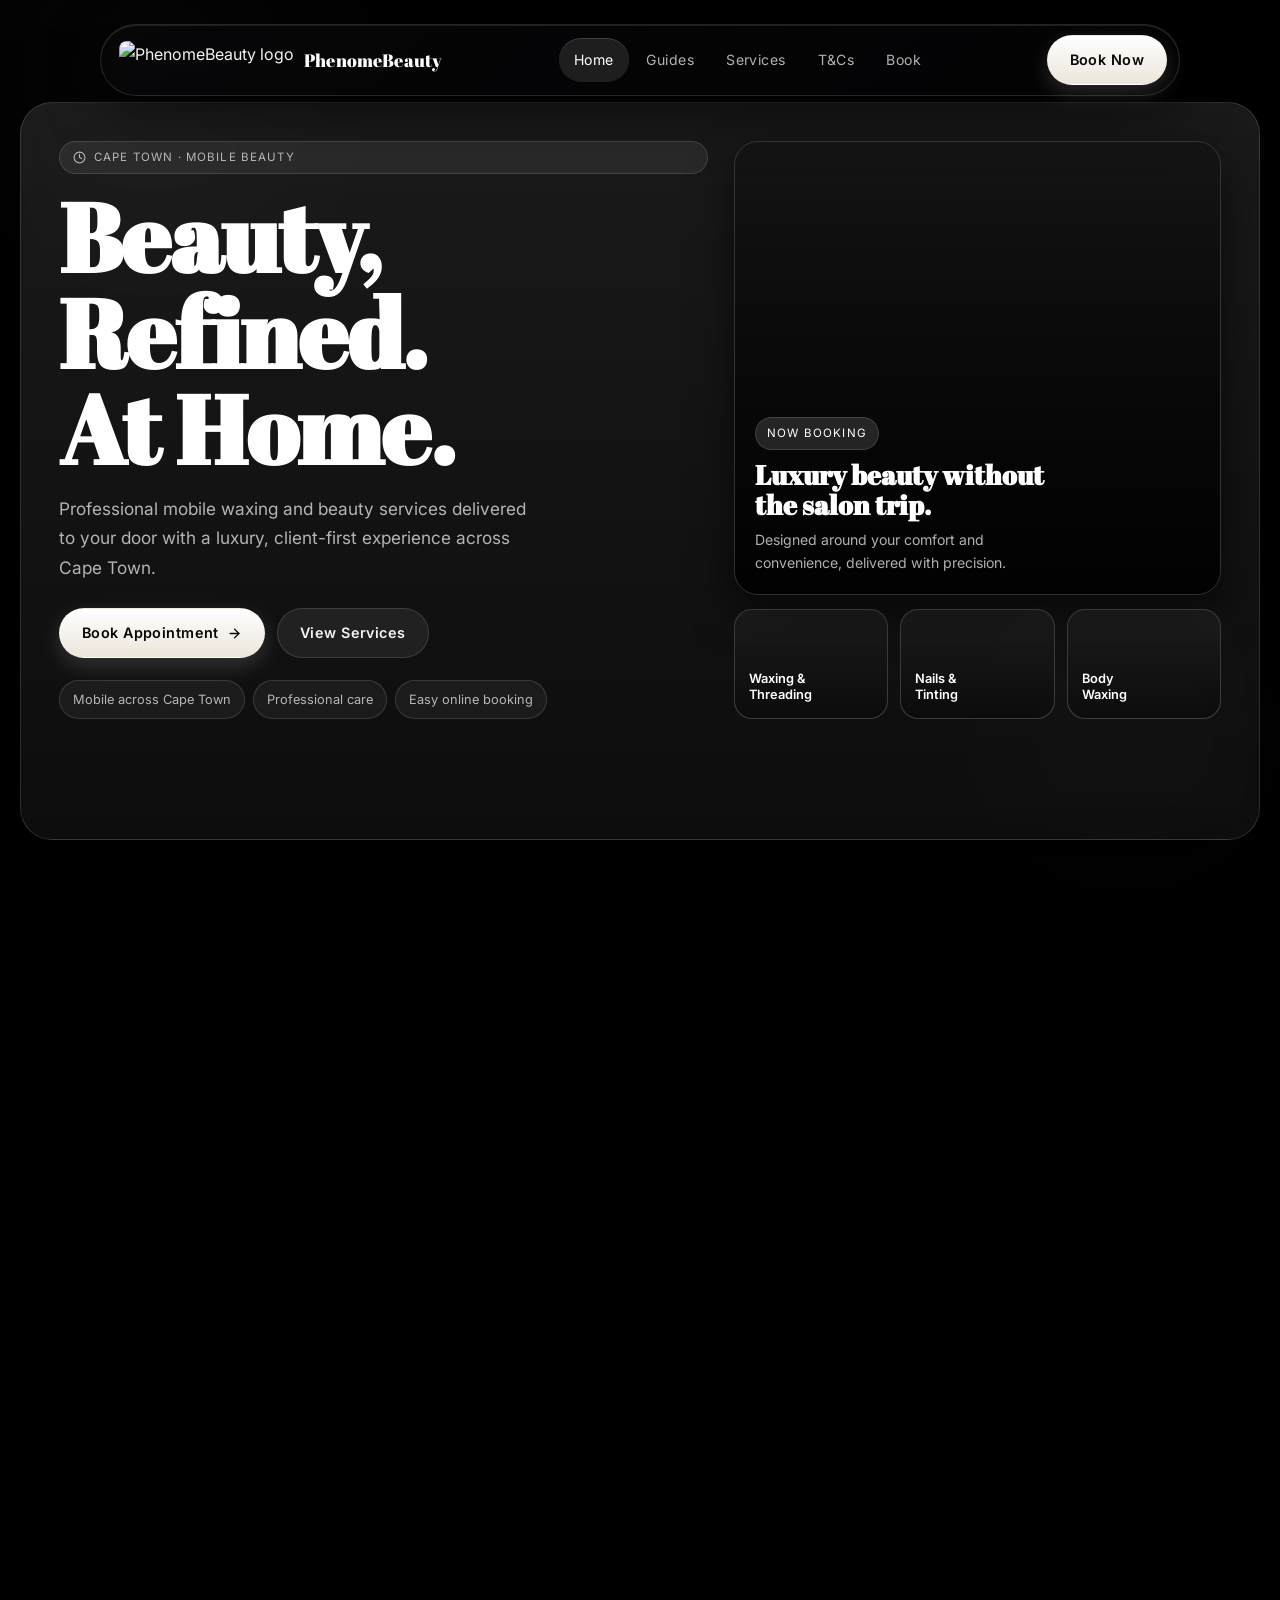
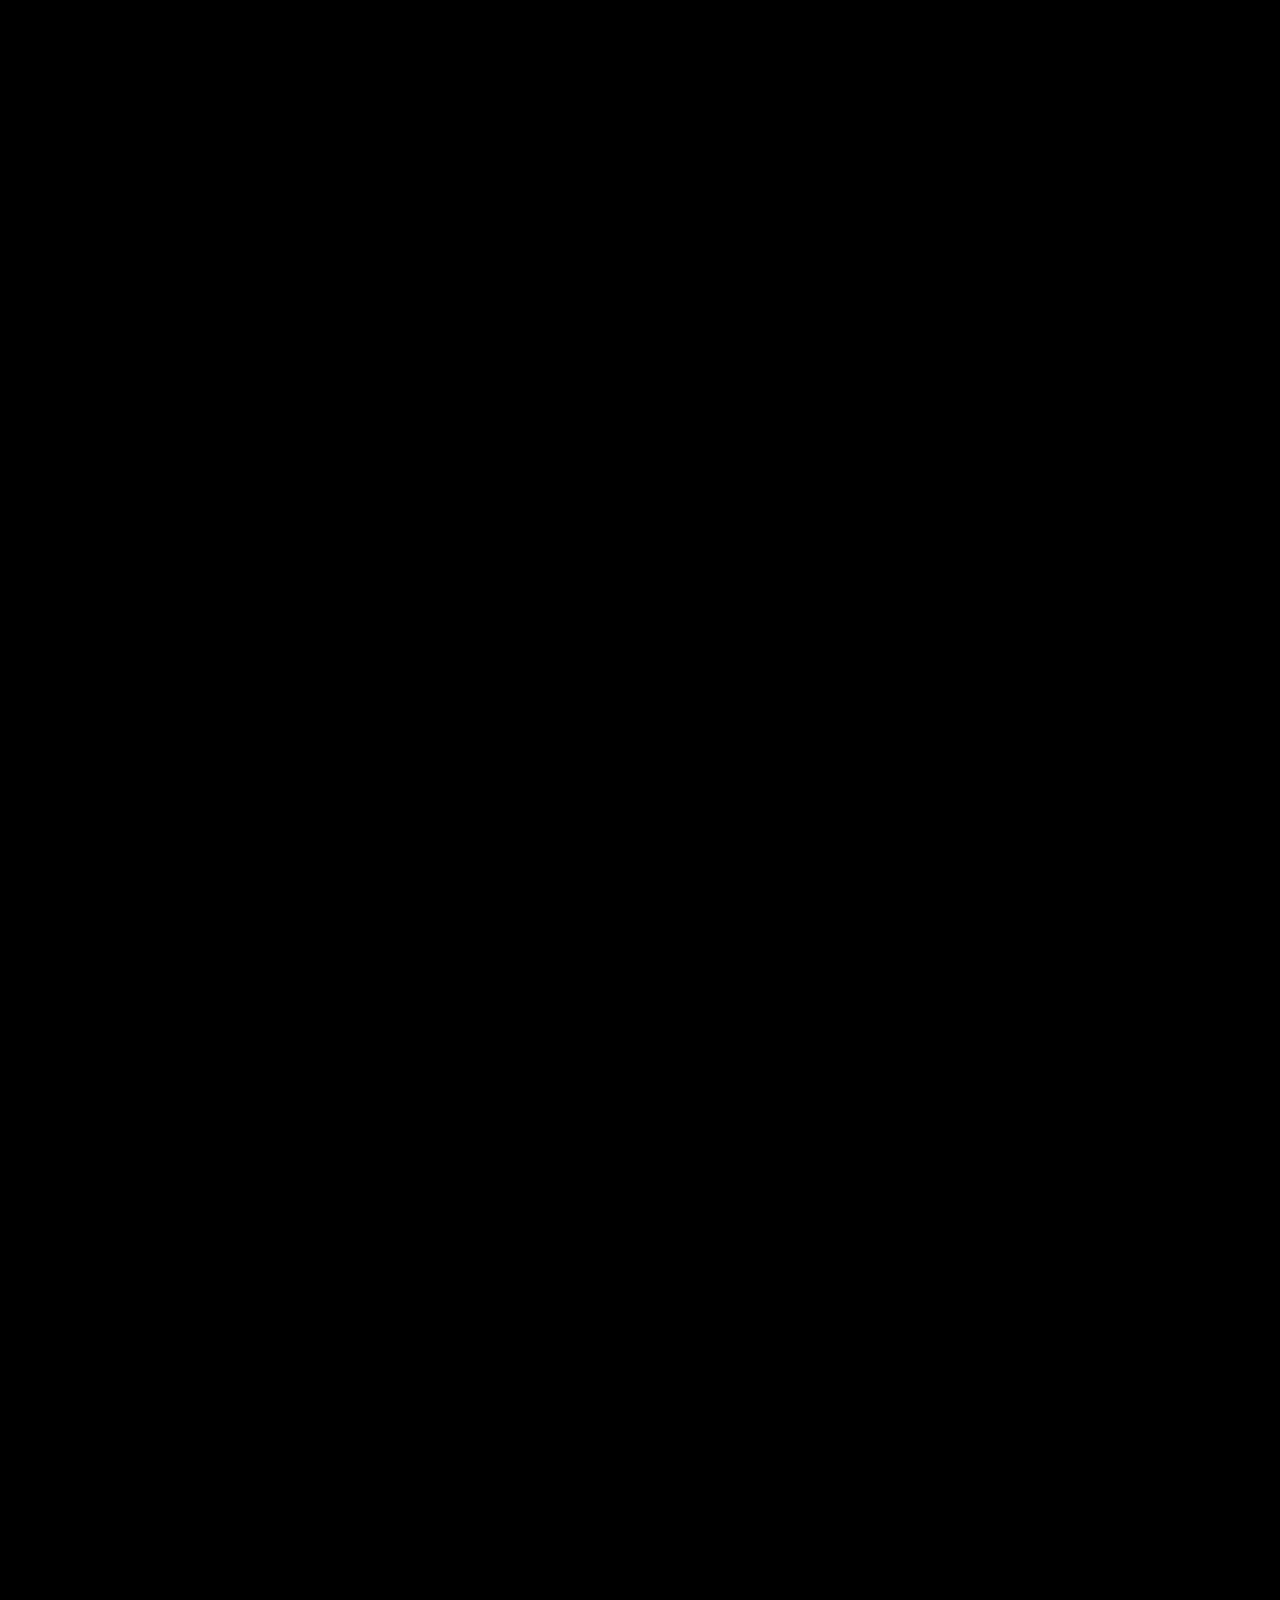
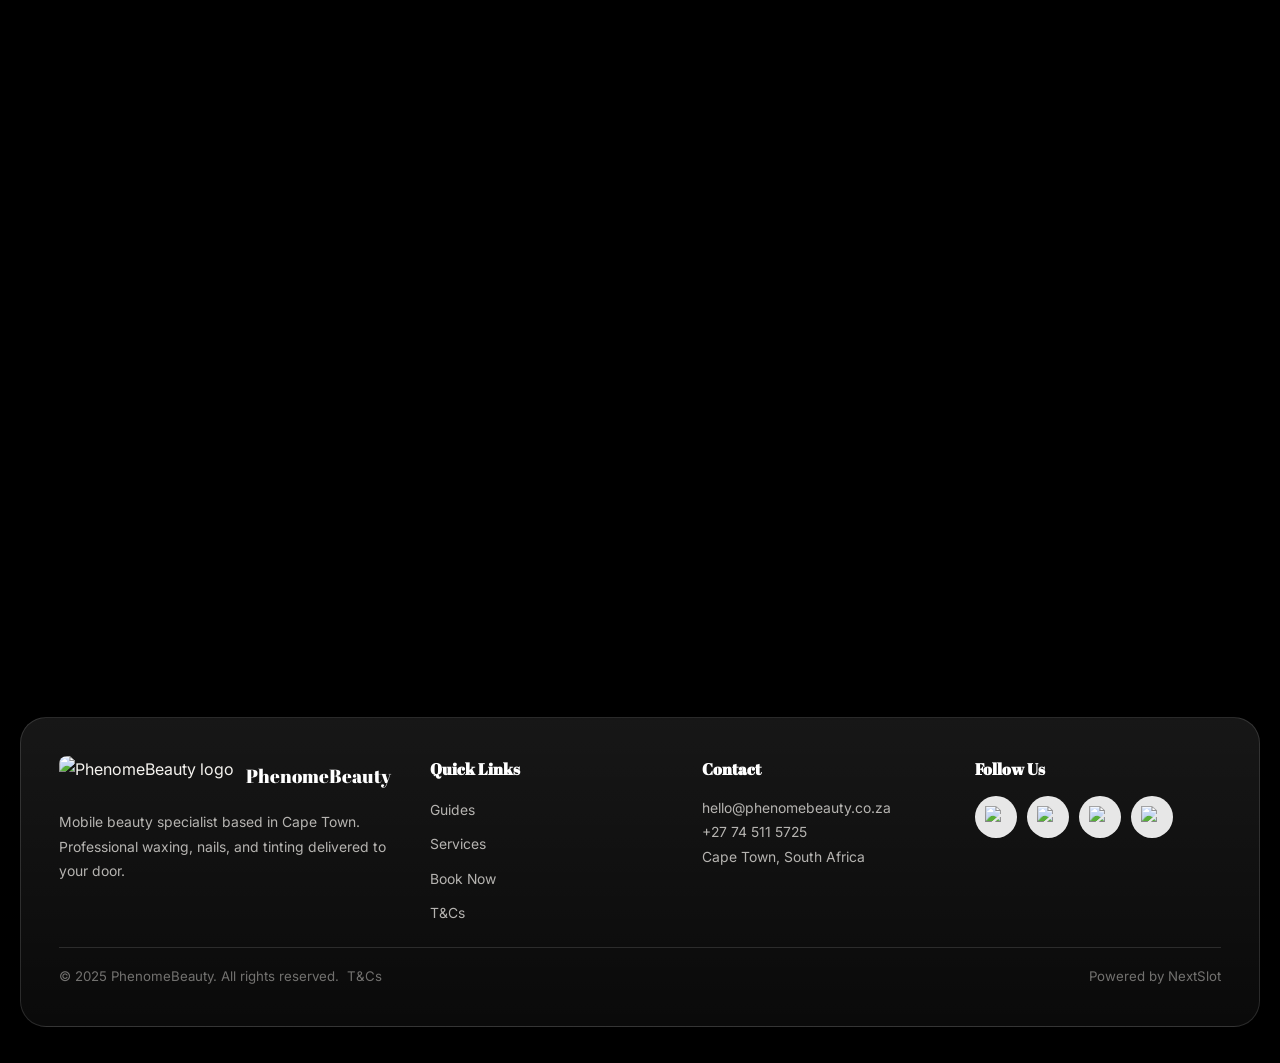
==== commit 35648c5d: "feat: full SEO overhaul - meta, OG, JSON-LD, sitemap, robots.txt" ====
--- a/index.html
+++ b/index.html
@@ -3,7 +3,138 @@
 <head>
     <meta charset="UTF-8" />
     <meta name="viewport" content="width=device-width, initial-scale=1.0" />
-    <title>PhenomeBeauty - Mobile Beauty Specialist | Cape Town</title>
+
+    <!-- Primary SEO -->
+    <title>PhenomeBeauty | Mobile Waxing &amp; Beauty Specialist Cape Town</title>
+    <meta name="description" content="PhenomeBeauty is Cape Town's premier mobile beauty specialist. Professional waxing, gel nails, lash &amp; brow tinting delivered to your door. Easy online booking. Serving all areas of Cape Town." />
+    <meta name="keywords" content="mobile beauty Cape Town, mobile waxing Cape Town, Brazilian wax Cape Town, gel nails Cape Town, lash tinting Cape Town, brow tinting Cape Town, mobile nail technician Cape Town, beauty at home Cape Town, PhenomeBeauty" />
+    <meta name="author" content="PhenomeBeauty" />
+    <meta name="robots" content="index, follow, max-snippet:-1, max-image-preview:large, max-video-preview:-1" />
+    <link rel="canonical" href="https://bladetox.github.io/lifestyle-website/" />
+
+    <!-- Open Graph (Facebook, WhatsApp, LinkedIn) -->
+    <meta property="og:type" content="website" />
+    <meta property="og:site_name" content="PhenomeBeauty" />
+    <meta property="og:title" content="PhenomeBeauty | Mobile Waxing &amp; Beauty Specialist Cape Town" />
+    <meta property="og:description" content="Professional mobile waxing, gel nails, and tinting delivered to your door across Cape Town. Book online instantly." />
+    <meta property="og:image" content="https://iili.io/fpLVF9e.png" />
+    <meta property="og:image:width" content="1200" />
+    <meta property="og:image:height" content="630" />
+    <meta property="og:image:alt" content="PhenomeBeauty mobile beauty services Cape Town" />
+    <meta property="og:url" content="https://bladetox.github.io/lifestyle-website/" />
+    <meta property="og:locale" content="en_ZA" />
+
+    <!-- Twitter / X Card -->
+    <meta name="twitter:card" content="summary_large_image" />
+    <meta name="twitter:title" content="PhenomeBeauty | Mobile Waxing &amp; Beauty Specialist Cape Town" />
+    <meta name="twitter:description" content="Professional mobile waxing, gel nails, and tinting delivered to your door across Cape Town. Book online instantly." />
+    <meta name="twitter:image" content="https://iili.io/fpLVF9e.png" />
+    <meta name="twitter:image:alt" content="PhenomeBeauty mobile beauty services Cape Town" />
+
+    <!-- Geo / Local SEO -->
+    <meta name="geo.region" content="ZA-WC" />
+    <meta name="geo.placename" content="Cape Town" />
+    <meta name="geo.position" content="-33.9249;18.4241" />
+    <meta name="ICBM" content="-33.9249, 18.4241" />
+
+    <!-- JSON-LD Structured Data -->
+    <script type="application/ld+json">
+    {
+      "@context": "https://schema.org",
+      "@graph": [
+        {
+          "@type": "LocalBusiness",
+          "@id": "https://bladetox.github.io/lifestyle-website/#business",
+          "name": "PhenomeBeauty",
+          "description": "Cape Town's premier mobile beauty specialist offering waxing, gel nails, lash and brow tinting delivered to your door.",
+          "url": "https://bladetox.github.io/lifestyle-website/",
+          "telephone": "+27745115725",
+          "email": "hello@phenomebeauty.co.za",
+          "image": "https://iili.io/fpiAjBj.jpg",
+          "logo": "https://iili.io/fpiAjBj.jpg",
+          "priceRange": "R90 - R520",
+          "currenciesAccepted": "ZAR",
+          "paymentAccepted": "Cash, Card",
+          "areaServed": {
+            "@type": "City",
+            "name": "Cape Town"
+          },
+          "address": {
+            "@type": "PostalAddress",
+            "addressLocality": "Cape Town",
+            "addressRegion": "Western Cape",
+            "addressCountry": "ZA"
+          },
+          "geo": {
+            "@type": "GeoCoordinates",
+            "latitude": "-33.9249",
+            "longitude": "18.4241"
+          },
+          "sameAs": [
+            "https://www.instagram.com/phenomebeauty",
+            "https://www.facebook.com/share/1Rz4vLJmpH/",
+            "https://www.tiktok.com/@phenomebeauty"
+          ],
+          "hasOfferCatalog": {
+            "@type": "OfferCatalog",
+            "name": "Beauty Services",
+            "itemListElement": [
+              {"@type": "Offer", "itemOffered": {"@type": "Service", "name": "Brazilian Wax", "description": "Full Brazilian wax for smooth, clean skin."}, "price": "370", "priceCurrency": "ZAR"},
+              {"@type": "Offer", "itemOffered": {"@type": "Service", "name": "Hollywood Wax", "description": "Complete hair removal treatment."}, "price": "440", "priceCurrency": "ZAR"},
+              {"@type": "Offer", "itemOffered": {"@type": "Service", "name": "Full Gel Manicure", "description": "Nail shaping, cuticle care and full gel polish."}, "price": "390", "priceCurrency": "ZAR"},
+              {"@type": "Offer", "itemOffered": {"@type": "Service", "name": "Full Gel Pedicure", "description": "Nail shaping, cuticle care and gel polish for feet."}, "price": "450", "priceCurrency": "ZAR"},
+              {"@type": "Offer", "itemOffered": {"@type": "Service", "name": "Lash &amp; Brow Tint Combo", "description": "Brow and lash tinting in one session."}, "price": "200", "priceCurrency": "ZAR"}
+            ]
+          },
+          "openingHoursSpecification": {
+            "@type": "OpeningHoursSpecification",
+            "dayOfWeek": ["Monday","Tuesday","Wednesday","Thursday","Friday","Saturday"],
+            "opens": "08:00",
+            "closes": "18:00"
+          }
+        },
+        {
+          "@type": "WebSite",
+          "@id": "https://bladetox.github.io/lifestyle-website/#website",
+          "url": "https://bladetox.github.io/lifestyle-website/",
+          "name": "PhenomeBeauty",
+          "description": "Mobile beauty specialist in Cape Town",
+          "potentialAction": {
+            "@type": "ReserveAction",
+            "target": "https://phenomebeauty.nextslot.co.za/",
+            "name": "Book Appointment"
+          }
+        },
+        {
+          "@type": "FAQPage",
+          "mainEntity": [
+            {
+              "@type": "Question",
+              "name": "Do you offer mobile beauty services in Cape Town?",
+              "acceptedAnswer": {"@type": "Answer", "text": "Yes, PhenomeBeauty is a fully mobile beauty specialist serving all areas of Cape Town. We bring professional waxing, nails, and tinting directly to you."}
+            },
+            {
+              "@type": "Question",
+              "name": "How do I book a beauty appointment?",
+              "acceptedAnswer": {"@type": "Answer", "text": "You can book instantly online at phenomebeauty.nextslot.co.za — choose your service, select a time, and confirm your booking in minutes."}
+            },
+            {
+              "@type": "Question",
+              "name": "What services does PhenomeBeauty offer?",
+              "acceptedAnswer": {"@type": "Answer", "text": "PhenomeBeauty offers intimate and body waxing (Brazilian, Hollywood, full leg, full arm), facial waxing and threading, lash and brow tinting, gel manicures, gel pedicures, and soft gel nail extensions."}
+            },
+            {
+              "@type": "Question",
+              "name": "What areas of Cape Town do you service?",
+              "acceptedAnswer": {"@type": "Answer", "text": "We service all major areas across Cape Town as a fully mobile beauty service."}
+            }
+          ]
+        }
+      ]
+    }
+    </script>
+
+    <!-- Fonts -->
     <link rel="preconnect" href="https://fonts.googleapis.com" />
     <link rel="preconnect" href="https://fonts.gstatic.com" crossorigin />
     <link href="https://fonts.googleapis.com/css2?family=Abril+Fatface&family=Inter:wght@400;500;600;700&display=swap" rel="stylesheet" />
@@ -18,7 +149,8 @@
             <div class="navbar-inner">
 
                 <a href="#home" class="logo-wrap">
-                    <img src="https://iili.io/fpiAjBj.jpg" alt="PhenomeBeauty" class="logo-img" />
+                    <img src="https://iili.io/fpiAjBj.jpg" alt="PhenomeBeauty logo" class="logo-img" />
+                    <span class="logo-wordmark">PhenomeBeauty</span>
                 </a>
 
                 <button class="mobile-menu-toggle" id="menuToggle" aria-label="Toggle menu" aria-expanded="false">
@@ -29,6 +161,7 @@
                     <li><a href="#home" class="active">Home</a></li>
                     <li><a href="#guides">Guides</a></li>
                     <li><a href="#services">Services</a></li>
+                    <li><a href="terms.html">T&amp;Cs</a></li>
                     <li><a href="#booking">Book</a></li>
                 </ul>
 
@@ -49,7 +182,7 @@
                     <div class="hero-copy">
                         <span class="section-kicker">
                             <svg width="13" height="13" viewBox="0 0 24 24" fill="none" stroke="currentColor" stroke-width="2" stroke-linecap="round" stroke-linejoin="round"><circle cx="12" cy="12" r="10"/><path d="M12 6v6l4 2"/></svg>
-                            Cape Town · Mobile Beauty
+                            Cape Town &middot; Mobile Beauty
                         </span>
                         <h1>Beauty,<br/>Refined.<br/>At Home.</h1>
                         <p>Professional mobile waxing and beauty services delivered to your door with a luxury, client-first experience across Cape Town.</p>
@@ -88,55 +221,43 @@
     </section>
 
     <!-- PROMO CARDS -->
-    <section class="promo-section section">
+    <section class="promo-section section" aria-label="Featured resources">
         <div class="container">
             <div class="promo-grid">
 
                 <a href="https://www.google.com/search?sca_esv=1cd8785de84224e8&rlz=1C5CHFA_enZA910ZA910&sxsrf=ANbL-n48sPmL4p7qurKaVOGru_vF1Uezog:1776983854995&si=AL3DRZEsmMGCryMMFSHJ3StBhOdZ2-6yYkXd_doETEE1OR-qOVrZUD-o6iSDUpMY2OosiVZIFUKWRkp5vXu0SdsvpwL70n2cvIwVEz3X-LjClHX8SUSbgwNNuzwrHc8_riibwgutQUkH&q=PhenomeBeauty+Reviews&sa=X&ved=2ahUKEwj3i8vbhIWUAxU0dUEAHQR5C-cQ0bkNegQIIRAF&biw=1280&bih=712&dpr=2" target="_blank" rel="noopener noreferrer" class="promo-card reveal">
-                    <img src="https://iili.io/B4rdKDF.png" alt="Google Reviews" loading="lazy" />
+                    <img src="https://iili.io/B4rdKDF.png" alt="PhenomeBeauty Google Reviews - Cape Town mobile beauty" loading="lazy" />
                     <div class="promo-label">
                         <span class="tag">Reviews</span>
                         <h3>See What<br/>Clients Say</h3>
-                        <span class="promo-btn">
-                            View Reviews
-                            <svg width="12" height="12" viewBox="0 0 24 24" fill="none" stroke="currentColor" stroke-width="2.5" stroke-linecap="round" stroke-linejoin="round"><path d="M5 12h14"/><path d="M12 5l7 7-7 7"/></svg>
-                        </span>
+                        <span class="promo-btn">View Reviews <svg width="12" height="12" viewBox="0 0 24 24" fill="none" stroke="currentColor" stroke-width="2.5" stroke-linecap="round" stroke-linejoin="round"><path d="M5 12h14"/><path d="M12 5l7 7-7 7"/></svg></span>
                     </div>
                 </a>
 
                 <a href="https://drive.google.com/file/d/11849mtZpl8mLQ9o94i45Ry2UhkVzCAJZ/view?usp=drivesdk" target="_blank" rel="noopener noreferrer" class="promo-card reveal">
-                    <img src="https://iili.io/B4rdBVa.png" alt="First Wax - What to Expect" loading="lazy" />
+                    <img src="https://iili.io/B4rdBVa.png" alt="First wax guide - what to expect from your first waxing appointment" loading="lazy" />
                     <div class="promo-label">
                         <span class="tag">Guide</span>
                         <h3>First Wax<br/>What to Expect</h3>
-                        <span class="promo-btn">
-                            Read Guide
-                            <svg width="12" height="12" viewBox="0 0 24 24" fill="none" stroke="currentColor" stroke-width="2.5" stroke-linecap="round" stroke-linejoin="round"><path d="M5 12h14"/><path d="M12 5l7 7-7 7"/></svg>
-                        </span>
+                        <span class="promo-btn">Read Guide <svg width="12" height="12" viewBox="0 0 24 24" fill="none" stroke="currentColor" stroke-width="2.5" stroke-linecap="round" stroke-linejoin="round"><path d="M5 12h14"/><path d="M12 5l7 7-7 7"/></svg></span>
                     </div>
                 </a>
 
                 <a href="https://drive.google.com/file/d/1PsEa_J1HZt9lieSbTgXtw8MZnzqvA58S/view?usp=drivesdk" target="_blank" rel="noopener noreferrer" class="promo-card reveal">
-                    <img src="https://iili.io/B4rdxlR.png" alt="Pre and Post Care Guide" loading="lazy" />
+                    <img src="https://iili.io/B4rdxlR.png" alt="Pre and post wax care guide for smooth skin" loading="lazy" />
                     <div class="promo-label">
                         <span class="tag">Guide</span>
                         <h3>Pre &amp; Post<br/>Care Guide</h3>
-                        <span class="promo-btn">
-                            Download
-                            <svg width="12" height="12" viewBox="0 0 24 24" fill="none" stroke="currentColor" stroke-width="2.5" stroke-linecap="round" stroke-linejoin="round"><path d="M5 12h14"/><path d="M12 5l7 7-7 7"/></svg>
-                        </span>
+                        <span class="promo-btn">Download <svg width="12" height="12" viewBox="0 0 24 24" fill="none" stroke="currentColor" stroke-width="2.5" stroke-linecap="round" stroke-linejoin="round"><path d="M5 12h14"/><path d="M12 5l7 7-7 7"/></svg></span>
                     </div>
                 </a>
 
                 <a href="https://forms.gle/cUaBzUQ5jnmZAV1H8" target="_blank" rel="noopener noreferrer" class="promo-card reveal">
-                    <img src="https://iili.io/B4rd2HB.png" alt="Waxing Workshop" loading="lazy" />
+                    <img src="https://iili.io/B4rd2HB.png" alt="Waxing workshop sign up - learn professional waxing Cape Town" loading="lazy" />
                     <div class="promo-label">
                         <span class="tag">Workshop</span>
                         <h3>Sign Up for<br/>Waxing Workshop</h3>
-                        <span class="promo-btn">
-                            Register
-                            <svg width="12" height="12" viewBox="0 0 24 24" fill="none" stroke="currentColor" stroke-width="2.5" stroke-linecap="round" stroke-linejoin="round"><path d="M5 12h14"/><path d="M12 5l7 7-7 7"/></svg>
-                        </span>
+                        <span class="promo-btn">Register <svg width="12" height="12" viewBox="0 0 24 24" fill="none" stroke="currentColor" stroke-width="2.5" stroke-linecap="round" stroke-linejoin="round"><path d="M5 12h14"/><path d="M12 5l7 7-7 7"/></svg></span>
                     </div>
                 </a>
 
@@ -154,156 +275,101 @@
                     Full Catalog
                 </span>
                 <h2 class="section-title">Our Services</h2>
-                <p class="section-copy">Professional mobile beauty treatments delivered across Cape Town, waxing, nails, tinting, and more.</p>
-
-                <!-- Intimate Waxing -->
+                <p class="section-copy">Professional mobile beauty treatments delivered across Cape Town — waxing, nails, tinting, and more.</p>
+
                 <details class="service-accordion" name="services">
                     <summary>
-                        <div class="summary-left">
-                            <h3>Intimate Waxing</h3>
-                            <p>Brazilian, Hollywood &amp; intimate care</p>
-                        </div>
+                        <div class="summary-left"><h3>Intimate Waxing</h3><p>Brazilian, Hollywood &amp; intimate care</p></div>
                         <div class="summary-right">
-                            <a href="https://phenomebeauty.nextslot.co.za/" target="_blank" rel="noopener noreferrer" class="category-cta" onclick="event.stopPropagation()">
-                                Book
-                                <svg width="12" height="12" viewBox="0 0 24 24" fill="none" stroke="currentColor" stroke-width="2.5" stroke-linecap="round" stroke-linejoin="round"><path d="M5 12h14"/><path d="M12 5l7 7-7 7"/></svg>
-                            </a>
-                            <span class="accordion-chevron">
-                                <svg width="14" height="14" viewBox="0 0 24 24" fill="none" stroke="currentColor" stroke-width="2.5" stroke-linecap="round" stroke-linejoin="round"><path d="M6 9l6 6 6-6"/></svg>
-                            </span>
+                            <a href="https://phenomebeauty.nextslot.co.za/" target="_blank" rel="noopener noreferrer" class="category-cta" onclick="event.stopPropagation()">Book <svg width="12" height="12" viewBox="0 0 24 24" fill="none" stroke="currentColor" stroke-width="2.5" stroke-linecap="round" stroke-linejoin="round"><path d="M5 12h14"/><path d="M12 5l7 7-7 7"/></svg></a>
+                            <span class="accordion-chevron"><svg width="14" height="14" viewBox="0 0 24 24" fill="none" stroke="currentColor" stroke-width="2.5" stroke-linecap="round" stroke-linejoin="round"><path d="M6 9l6 6 6-6"/></svg></span>
                         </div>
                     </summary>
-                    <div class="accordion-body">
-                        <div class="services-grid">
-                            <div class="service-card reveal"><h4>Brazilian</h4><p>A Brazilian wax removes hair from the front bikini area, leaving smooth, clean skin.</p><span class="price">R 370.00</span></div>
-                            <div class="service-card reveal"><h4>Hollywood</h4><p>Experience ultimate smoothness with the Hollywood, a complete hair removal treatment.</p><span class="price">R 440.00</span></div>
-                            <div class="service-card reveal"><h4>Garden Path</h4><p>Great for clients who want the tummy area to the bikini line tidied up.</p><span class="price">R 90.00</span></div>
-                            <div class="service-card reveal"><h4>Areola</h4><p>This treatment removes unwanted hair around the areola area with care and precision.</p><span class="price">R 100.00</span></div>
-                            <div class="service-card reveal"><h4>Tummy</h4><p>Removes unwanted hair from the stomach area for smooth, clean results.</p><span class="price">R 250.00</span></div>
-                        </div>
-                    </div>
+                    <div class="accordion-body"><div class="services-grid">
+                        <div class="service-card reveal"><h4>Brazilian</h4><p>A Brazilian wax removes hair from the front bikini area, leaving smooth, clean skin.</p><span class="price">R 370.00</span></div>
+                        <div class="service-card reveal"><h4>Hollywood</h4><p>Experience ultimate smoothness with the Hollywood, a complete hair removal treatment.</p><span class="price">R 440.00</span></div>
+                        <div class="service-card reveal"><h4>Garden Path</h4><p>Great for clients who want the tummy area to the bikini line tidied up.</p><span class="price">R 90.00</span></div>
+                        <div class="service-card reveal"><h4>Areola</h4><p>This treatment removes unwanted hair around the areola area with care and precision.</p><span class="price">R 100.00</span></div>
+                        <div class="service-card reveal"><h4>Tummy</h4><p>Removes unwanted hair from the stomach area for smooth, clean results.</p><span class="price">R 250.00</span></div>
+                    </div></div>
                 </details>
 
-                <!-- Body Waxing -->
                 <details class="service-accordion" name="services">
                     <summary>
-                        <div class="summary-left">
-                            <h3>Body Waxing</h3>
-                            <p>Back, arms, legs, chest &amp; underarm</p>
-                        </div>
+                        <div class="summary-left"><h3>Body Waxing</h3><p>Back, arms, legs, chest &amp; underarm</p></div>
                         <div class="summary-right">
-                            <a href="https://phenomebeauty.nextslot.co.za/" target="_blank" rel="noopener noreferrer" class="category-cta" onclick="event.stopPropagation()">
-                                Book
-                                <svg width="12" height="12" viewBox="0 0 24 24" fill="none" stroke="currentColor" stroke-width="2.5" stroke-linecap="round" stroke-linejoin="round"><path d="M5 12h14"/><path d="M12 5l7 7-7 7"/></svg>
-                            </a>
-                            <span class="accordion-chevron">
-                                <svg width="14" height="14" viewBox="0 0 24 24" fill="none" stroke="currentColor" stroke-width="2.5" stroke-linecap="round" stroke-linejoin="round"><path d="M6 9l6 6 6-6"/></svg>
-                            </span>
+                            <a href="https://phenomebeauty.nextslot.co.za/" target="_blank" rel="noopener noreferrer" class="category-cta" onclick="event.stopPropagation()">Book <svg width="12" height="12" viewBox="0 0 24 24" fill="none" stroke="currentColor" stroke-width="2.5" stroke-linecap="round" stroke-linejoin="round"><path d="M5 12h14"/><path d="M12 5l7 7-7 7"/></svg></a>
+                            <span class="accordion-chevron"><svg width="14" height="14" viewBox="0 0 24 24" fill="none" stroke="currentColor" stroke-width="2.5" stroke-linecap="round" stroke-linejoin="round"><path d="M6 9l6 6 6-6"/></svg></span>
                         </div>
                     </summary>
-                    <div class="accordion-body">
-                        <div class="services-grid">
-                            <div class="service-card reveal"><h4>Full Back</h4><p>Removes unwanted hair from the entire back area for smooth, clean skin.</p><span class="price">R 450.00</span></div>
-                            <div class="service-card reveal"><h4>Half Back</h4><p>Removes unwanted hair from either the upper or lower back.</p><span class="price">R 325.00</span></div>
-                            <div class="service-card reveal"><h4>Chest</h4><p>Removes unwanted hair from the chest area for a smooth, clean finish.</p><span class="price">R 300.00</span></div>
-                            <div class="service-card reveal"><h4>Full Leg</h4><p>Enjoy silky-smooth legs from hip to toe with our full leg wax.</p><span class="price">R 350.00</span></div>
-                            <div class="service-card reveal"><h4>Half Leg</h4><p>Get smooth, ready-to-show-off legs with our half leg wax treatment.</p><span class="price">R 280.00</span></div>
-                            <div class="service-card reveal"><h4>Full Arm</h4><p>Get sleek, hair-free arms from shoulder to wrist.</p><span class="price">R 350.00</span></div>
-                            <div class="service-card reveal"><h4>Half Arm</h4><p>A half arm wax removes hair from the elbow down to the wrist.</p><span class="price">R 280.00</span></div>
-                            <div class="service-card reveal"><h4>Underarm</h4><p>Using premium wax, we remove every hair from the underarm area cleanly.</p><span class="price">R 90.00</span></div>
-                            <div class="service-card reveal"><h4>Hands or Feet</h4><p>A quick, effective wax that removes hair from the hands or feet.</p><span class="price">R 100.00</span></div>
-                        </div>
-                    </div>
+                    <div class="accordion-body"><div class="services-grid">
+                        <div class="service-card reveal"><h4>Full Back</h4><p>Removes unwanted hair from the entire back area for smooth, clean skin.</p><span class="price">R 450.00</span></div>
+                        <div class="service-card reveal"><h4>Half Back</h4><p>Removes unwanted hair from either the upper or lower back.</p><span class="price">R 325.00</span></div>
+                        <div class="service-card reveal"><h4>Chest</h4><p>Removes unwanted hair from the chest area for a smooth, clean finish.</p><span class="price">R 300.00</span></div>
+                        <div class="service-card reveal"><h4>Full Leg</h4><p>Enjoy silky-smooth legs from hip to toe with our full leg wax.</p><span class="price">R 350.00</span></div>
+                        <div class="service-card reveal"><h4>Half Leg</h4><p>Get smooth, ready-to-show-off legs with our half leg wax treatment.</p><span class="price">R 280.00</span></div>
+                        <div class="service-card reveal"><h4>Full Arm</h4><p>Get sleek, hair-free arms from shoulder to wrist.</p><span class="price">R 350.00</span></div>
+                        <div class="service-card reveal"><h4>Half Arm</h4><p>A half arm wax removes hair from the elbow down to the wrist.</p><span class="price">R 280.00</span></div>
+                        <div class="service-card reveal"><h4>Underarm</h4><p>Using premium wax, we remove every hair from the underarm area cleanly.</p><span class="price">R 90.00</span></div>
+                        <div class="service-card reveal"><h4>Hands or Feet</h4><p>A quick, effective wax that removes hair from the hands or feet.</p><span class="price">R 100.00</span></div>
+                    </div></div>
                 </details>
 
-                <!-- Waxing & Threading — Acrylic/Soft Gel Removal removed -->
                 <details class="service-accordion" name="services">
                     <summary>
-                        <div class="summary-left">
-                            <h3>Waxing &amp; Threading</h3>
-                            <p>Brows, lip, chin, face &amp; more</p>
-                        </div>
+                        <div class="summary-left"><h3>Waxing &amp; Threading</h3><p>Brows, lip, chin, face &amp; more</p></div>
                         <div class="summary-right">
-                            <a href="https://phenomebeauty.nextslot.co.za/" target="_blank" rel="noopener noreferrer" class="category-cta" onclick="event.stopPropagation()">
-                                Book
-                                <svg width="12" height="12" viewBox="0 0 24 24" fill="none" stroke="currentColor" stroke-width="2.5" stroke-linecap="round" stroke-linejoin="round"><path d="M5 12h14"/><path d="M12 5l7 7-7 7"/></svg>
-                            </a>
-                            <span class="accordion-chevron">
-                                <svg width="14" height="14" viewBox="0 0 24 24" fill="none" stroke="currentColor" stroke-width="2.5" stroke-linecap="round" stroke-linejoin="round"><path d="M6 9l6 6 6-6"/></svg>
-                            </span>
+                            <a href="https://phenomebeauty.nextslot.co.za/" target="_blank" rel="noopener noreferrer" class="category-cta" onclick="event.stopPropagation()">Book <svg width="12" height="12" viewBox="0 0 24 24" fill="none" stroke="currentColor" stroke-width="2.5" stroke-linecap="round" stroke-linejoin="round"><path d="M5 12h14"/><path d="M12 5l7 7-7 7"/></svg></a>
+                            <span class="accordion-chevron"><svg width="14" height="14" viewBox="0 0 24 24" fill="none" stroke="currentColor" stroke-width="2.5" stroke-linecap="round" stroke-linejoin="round"><path d="M6 9l6 6 6-6"/></svg></span>
                         </div>
                     </summary>
-                    <div class="accordion-body">
-                        <div class="services-grid">
-                            <div class="service-card reveal"><h4>Brow, Lip Or Chin</h4><p>Includes eyebrow shaping plus hair removal from lip or chin area.</p><span class="price">R 90.00</span></div>
-                            <div class="service-card reveal"><h4>Brow, Lip &amp; Chin</h4><p>Includes eyebrow shaping and hair removal from both lip and chin.</p><span class="price">R 240.00</span></div>
-                            <div class="service-card reveal"><h4>Brow &amp; Lip Combo</h4><p>Perfect your pout and arches with the Brow &amp; Lip Combo.</p><span class="price">R 160.00</span></div>
-                            <div class="service-card reveal"><h4>Sideburns</h4><p>Tame and sculpt your sideburns with precise, clean removal.</p><span class="price">R 90.00</span></div>
-                            <div class="service-card reveal"><h4>Full Face excl. Brows</h4><p>Achieve silky, fuzz-free skin with our Full Face treatment, excluding brows.</p><span class="price">R 300.00</span></div>
-                            <div class="service-card reveal"><h4>Full Face incl. Brows</h4><p>Complete facial hair removal treatment including eyebrow shaping.</p><span class="price">R 340.00</span></div>
-                            <div class="service-card reveal"><h4>Fingers or Toes</h4><p>Say goodbye to unwanted hair on fingers and toes with a quick, precise wax.</p><span class="price">R 90.00</span></div>
-                        </div>
-                    </div>
+                    <div class="accordion-body"><div class="services-grid">
+                        <div class="service-card reveal"><h4>Brow, Lip Or Chin</h4><p>Includes eyebrow shaping plus hair removal from lip or chin area.</p><span class="price">R 90.00</span></div>
+                        <div class="service-card reveal"><h4>Brow, Lip &amp; Chin</h4><p>Includes eyebrow shaping and hair removal from both lip and chin.</p><span class="price">R 240.00</span></div>
+                        <div class="service-card reveal"><h4>Brow &amp; Lip Combo</h4><p>Perfect your pout and arches with the Brow &amp; Lip Combo.</p><span class="price">R 160.00</span></div>
+                        <div class="service-card reveal"><h4>Sideburns</h4><p>Tame and sculpt your sideburns with precise, clean removal.</p><span class="price">R 90.00</span></div>
+                        <div class="service-card reveal"><h4>Full Face excl. Brows</h4><p>Achieve silky, fuzz-free skin with our Full Face treatment, excluding brows.</p><span class="price">R 300.00</span></div>
+                        <div class="service-card reveal"><h4>Full Face incl. Brows</h4><p>Complete facial hair removal treatment including eyebrow shaping.</p><span class="price">R 340.00</span></div>
+                        <div class="service-card reveal"><h4>Fingers or Toes</h4><p>Say goodbye to unwanted hair on fingers and toes with a quick, precise wax.</p><span class="price">R 90.00</span></div>
+                    </div></div>
                 </details>
 
-                <!-- Tinting -->
                 <details class="service-accordion" name="services">
                     <summary>
-                        <div class="summary-left">
-                            <h3>Tinting</h3>
-                            <p>Lash tint, brow tint &amp; combos</p>
-                        </div>
+                        <div class="summary-left"><h3>Tinting</h3><p>Lash tint, brow tint &amp; combos</p></div>
                         <div class="summary-right">
-                            <a href="https://phenomebeauty.nextslot.co.za/" target="_blank" rel="noopener noreferrer" class="category-cta" onclick="event.stopPropagation()">
-                                Book
-                                <svg width="12" height="12" viewBox="0 0 24 24" fill="none" stroke="currentColor" stroke-width="2.5" stroke-linecap="round" stroke-linejoin="round"><path d="M5 12h14"/><path d="M12 5l7 7-7 7"/></svg>
-                            </a>
-                            <span class="accordion-chevron">
-                                <svg width="14" height="14" viewBox="0 0 24 24" fill="none" stroke="currentColor" stroke-width="2.5" stroke-linecap="round" stroke-linejoin="round"><path d="M6 9l6 6 6-6"/></svg>
-                            </span>
+                            <a href="https://phenomebeauty.nextslot.co.za/" target="_blank" rel="noopener noreferrer" class="category-cta" onclick="event.stopPropagation()">Book <svg width="12" height="12" viewBox="0 0 24 24" fill="none" stroke="currentColor" stroke-width="2.5" stroke-linecap="round" stroke-linejoin="round"><path d="M5 12h14"/><path d="M12 5l7 7-7 7"/></svg></a>
+                            <span class="accordion-chevron"><svg width="14" height="14" viewBox="0 0 24 24" fill="none" stroke="currentColor" stroke-width="2.5" stroke-linecap="round" stroke-linejoin="round"><path d="M6 9l6 6 6-6"/></svg></span>
                         </div>
                     </summary>
-                    <div class="accordion-body">
-                        <div class="services-grid">
-                            <div class="service-card reveal"><h4>Lash &amp; Brow Combo</h4><p>Includes both a brow tint and lash tint in one session.</p><span class="price">R 200.00</span></div>
-                            <div class="service-card reveal"><h4>Lash Tint</h4><p>Darkens the natural eyelashes, giving them a more defined, fuller appearance.</p><span class="price">R 110.00</span></div>
-                            <div class="service-card reveal"><h4>Brow Tint</h4><p>Adds colour to the eyebrow hairs to make them look fuller and more defined.</p><span class="price">R 110.00</span></div>
-                        </div>
-                    </div>
+                    <div class="accordion-body"><div class="services-grid">
+                        <div class="service-card reveal"><h4>Lash &amp; Brow Combo</h4><p>Includes both a brow tint and lash tint in one session.</p><span class="price">R 200.00</span></div>
+                        <div class="service-card reveal"><h4>Lash Tint</h4><p>Darkens the natural eyelashes, giving them a more defined, fuller appearance.</p><span class="price">R 110.00</span></div>
+                        <div class="service-card reveal"><h4>Brow Tint</h4><p>Adds colour to the eyebrow hairs to make them look fuller and more defined.</p><span class="price">R 110.00</span></div>
+                    </div></div>
                 </details>
 
-                <!-- Manicure & Pedicure — Acrylic/Soft Gel Removal added here -->
                 <details class="service-accordion" name="services">
                     <summary>
-                        <div class="summary-left">
-                            <h3>Manicure &amp; Pedicure</h3>
-                            <p>Gel, soft tips, nail art &amp; finishing</p>
-                        </div>
+                        <div class="summary-left"><h3>Manicure &amp; Pedicure</h3><p>Gel, soft tips, nail art &amp; finishing</p></div>
                         <div class="summary-right">
-                            <a href="https://phenomebeauty.nextslot.co.za/" target="_blank" rel="noopener noreferrer" class="category-cta" onclick="event.stopPropagation()">
-                                Book
-                                <svg width="12" height="12" viewBox="0 0 24 24" fill="none" stroke="currentColor" stroke-width="2.5" stroke-linecap="round" stroke-linejoin="round"><path d="M5 12h14"/><path d="M12 5l7 7-7 7"/></svg>
-                            </a>
-                            <span class="accordion-chevron">
-                                <svg width="14" height="14" viewBox="0 0 24 24" fill="none" stroke="currentColor" stroke-width="2.5" stroke-linecap="round" stroke-linejoin="round"><path d="M6 9l6 6 6-6"/></svg>
-                            </span>
+                            <a href="https://phenomebeauty.nextslot.co.za/" target="_blank" rel="noopener noreferrer" class="category-cta" onclick="event.stopPropagation()">Book <svg width="12" height="12" viewBox="0 0 24 24" fill="none" stroke="currentColor" stroke-width="2.5" stroke-linecap="round" stroke-linejoin="round"><path d="M5 12h14"/><path d="M12 5l7 7-7 7"/></svg></a>
+                            <span class="accordion-chevron"><svg width="14" height="14" viewBox="0 0 24 24" fill="none" stroke="currentColor" stroke-width="2.5" stroke-linecap="round" stroke-linejoin="round"><path d="M6 9l6 6 6-6"/></svg></span>
                         </div>
                     </summary>
-                    <div class="accordion-body">
-                        <div class="services-grid">
-                            <div class="service-card reveal"><h4>Full Gel Manicure</h4><p>Includes nail shaping, cuticle care, exfoliation, and a full gel polish application.</p><span class="price">R 390.00</span></div>
-                            <div class="service-card reveal"><h4>Full Gel Pedicure</h4><p>Includes nail shaping, cuticle care, removal of dead skin, and gel polish.</p><span class="price">R 450.00</span></div>
-                            <div class="service-card reveal"><h4>Soft Gel Tips</h4><p>Premium lightweight gel tip extensions that deliver a natural, long-lasting look.</p><span class="price">R 520.00</span></div>
-                            <div class="service-card reveal"><h4>Gel Overlay - Hands</h4><p>Quick yet luxurious gel manicure express nail treatment for hands.</p><span class="price">R 300.00</span></div>
-                            <div class="service-card reveal"><h4>Gel Overlay - Toes</h4><p>Gel-polished toes with long-lasting shine and a clean finish.</p><span class="price">R 380.00</span></div>
-                            <div class="service-card reveal"><h4>Gel Removal</h4><p>Tailored for safe, damage-free gel extraction from hands or toes.</p><span class="price">R 90.00</span></div>
-                            <div class="service-card reveal"><h4>Acrylic or Soft Gel Removal</h4><p>Tailored for safe, damage-free extraction of acrylic or soft gel nails.</p><span class="price">R 100.00</span></div>
-                            <div class="service-card reveal"><h4>Detailed Nail Art - Per Nail</h4><p>Think delicate florals, geometric patterns, and intricate custom designs.</p><span class="price">R 50.00</span></div>
-                            <div class="service-card reveal"><h4>Basic Nail Art - Per Nail</h4><p>Basic Nail Art is ideal when you want something simple and elegant per nail.</p><span class="price">R 20.00</span></div>
-                            <div class="service-card reveal"><h4>French Finish</h4><p>This classic, clean-lined look features crisp white tips for a timeless result.</p><span class="price">R 80.00</span></div>
-                            <div class="service-card reveal"><h4>Chrome Finish</h4><p>A high-impact add-on that transforms any gel polish into a mirror-chrome finish.</p><span class="price">R 80.00</span></div>
-                        </div>
-                    </div>
+                    <div class="accordion-body"><div class="services-grid">
+                        <div class="service-card reveal"><h4>Full Gel Manicure</h4><p>Includes nail shaping, cuticle care, exfoliation, and a full gel polish application.</p><span class="price">R 390.00</span></div>
+                        <div class="service-card reveal"><h4>Full Gel Pedicure</h4><p>Includes nail shaping, cuticle care, removal of dead skin, and gel polish.</p><span class="price">R 450.00</span></div>
+                        <div class="service-card reveal"><h4>Soft Gel Tips</h4><p>Premium lightweight gel tip extensions that deliver a natural, long-lasting look.</p><span class="price">R 520.00</span></div>
+                        <div class="service-card reveal"><h4>Gel Overlay - Hands</h4><p>Quick yet luxurious gel manicure express nail treatment for hands.</p><span class="price">R 300.00</span></div>
+                        <div class="service-card reveal"><h4>Gel Overlay - Toes</h4><p>Gel-polished toes with long-lasting shine and a clean finish.</p><span class="price">R 380.00</span></div>
+                        <div class="service-card reveal"><h4>Gel Removal</h4><p>Tailored for safe, damage-free gel extraction from hands or toes.</p><span class="price">R 90.00</span></div>
+                        <div class="service-card reveal"><h4>Acrylic or Soft Gel Removal</h4><p>Tailored for safe, damage-free extraction of acrylic or soft gel nails.</p><span class="price">R 100.00</span></div>
+                        <div class="service-card reveal"><h4>Detailed Nail Art - Per Nail</h4><p>Think delicate florals, geometric patterns, and intricate custom designs.</p><span class="price">R 50.00</span></div>
+                        <div class="service-card reveal"><h4>Basic Nail Art - Per Nail</h4><p>Basic Nail Art is ideal when you want something simple and elegant per nail.</p><span class="price">R 20.00</span></div>
+                        <div class="service-card reveal"><h4>French Finish</h4><p>This classic, clean-lined look features crisp white tips for a timeless result.</p><span class="price">R 80.00</span></div>
+                        <div class="service-card reveal"><h4>Chrome Finish</h4><p>A high-impact add-on that transforms any gel polish into a mirror-chrome finish.</p><span class="price">R 80.00</span></div>
+                    </div></div>
                 </details>
 
             </div>
@@ -321,25 +387,22 @@
                 <h2 class="section-title">Beauty Guides</h2>
                 <p class="section-copy">Curated resources to help you prepare, care for your skin, and get the best results from every treatment.</p>
                 <div class="guides-grid">
-
                     <a href="https://drive.google.com/file/d/11849mtZpl8mLQ9o94i45Ry2UhkVzCAJZ/view?usp=drivesdk" target="_blank" rel="noopener noreferrer" class="guide-card guide-card--image reveal">
-                        <img src="https://iili.io/B4rdBVa.png" alt="First Wax 101" loading="lazy" />
+                        <img src="https://iili.io/B4rdBVa.png" alt="First Wax 101 guide - everything you need to know before your first waxing appointment" loading="lazy" />
                         <div class="guide-label">
                             <h3>First Wax 101</h3>
                             <p>Everything you need to know before your very first wax: what to expect, how to prep, and what happens after.</p>
                             <span class="btn btn-secondary">View Guide</span>
                         </div>
                     </a>
-
                     <a href="https://drive.google.com/file/d/1PsEa_J1HZt9lieSbTgXtw8MZnzqvA58S/view?usp=drivesdk" target="_blank" rel="noopener noreferrer" class="guide-card guide-card--image reveal">
-                        <img src="https://iili.io/B4rdxlR.png" alt="Pre and Post Care Guide" loading="lazy" />
+                        <img src="https://iili.io/B4rdxlR.png" alt="Pre and post wax care guide for healthy smooth skin after waxing" loading="lazy" />
                         <div class="guide-label">
                             <h3>Pre &amp; Post Care Guide</h3>
                             <p>Essential before-and-after care tips to keep your skin smooth, calm, and healthy between appointments.</p>
                             <span class="btn btn-secondary">Download Guide</span>
                         </div>
                     </a>
-
                 </div>
             </div>
         </div>
@@ -356,7 +419,7 @@
                 <div class="booking-content">
                     <div class="booking-info">
                         <h3>Book Your<br/>Appointment.</h3>
-                        <p>Mobile beauty services across Cape Town. Professional treatments in the comfort of your own space, no travel, no waiting rooms.</p>
+                        <p>Mobile beauty services across Cape Town. Professional treatments in the comfort of your own space — no travel, no waiting rooms.</p>
                         <ul class="booking-features">
                             <li><svg width="15" height="15" viewBox="0 0 24 24" fill="none" stroke="currentColor" stroke-width="2.2" stroke-linecap="round" stroke-linejoin="round"><polyline points="20 6 9 17 4 12"/></svg>Mobile services across Cape Town</li>
                             <li><svg width="15" height="15" viewBox="0 0 24 24" fill="none" stroke="currentColor" stroke-width="2.2" stroke-linecap="round" stroke-linejoin="round"><polyline points="20 6 9 17 4 12"/></svg>Waxing, nails, tinting &amp; more</li>
@@ -373,7 +436,7 @@
                             <div class="phone-notch"></div>
                             <div class="phone-screen">
                                 <div class="phone-screen-content">
-                                    <img src="./PhenomeBeauty%20%20Book%20Online.png" class="phone-screenshot" alt="PhenomeBeauty Booking App" />
+                                    <img src="./PhenomeBeauty%20%20Book%20Online.png" class="phone-screenshot" alt="PhenomeBeauty online booking app screenshot" />
                                 </div>
                             </div>
                         </a>
@@ -390,7 +453,7 @@
                 <div class="footer-content">
                     <div class="footer-section">
                         <div class="footer-logo">
-                            <img src="https://iili.io/fpiAjBj.jpg" alt="PhenomeBeauty" class="footer-logo-img" />
+                            <img src="https://iili.io/fpiAjBj.jpg" alt="PhenomeBeauty logo" class="footer-logo-img" />
                             <span class="footer-logo-name">PhenomeBeauty</span>
                         </div>
                         <p>Mobile beauty specialist based in Cape Town. Professional waxing, nails, and tinting delivered to your door.</p>
@@ -401,6 +464,7 @@
                             <li><a href="#guides">Guides</a></li>
                             <li><a href="#services">Services</a></li>
                             <li><a href="#booking">Book Now</a></li>
+                            <li><a href="terms.html">T&amp;Cs</a></li>
                         </ul>
                     </div>
                     <div class="footer-section">
@@ -412,23 +476,15 @@
                     <div class="footer-section">
                         <h4>Follow Us</h4>
                         <div class="social-links">
-                            <a href="https://wa.me/27745115725" target="_blank" rel="noopener noreferrer" aria-label="WhatsApp" class="social-bubble">
-                                <img src="https://iili.io/B446wyx.png" alt="WhatsApp" class="social-icon" />
-                            </a>
-                            <a href="https://www.facebook.com/phenomebeauty" target="_blank" rel="noopener noreferrer" aria-label="Facebook" class="social-bubble">
-                                <img src="https://iili.io/B44QEgt.png" alt="Facebook" class="social-icon" />
-                            </a>
-                            <a href="https://www.instagram.com/phenomebeauty_" target="_blank" rel="noopener noreferrer" aria-label="Instagram" class="social-bubble">
-                                <img src="https://iili.io/B44QMdX.png" alt="Instagram" class="social-icon" />
-                            </a>
-                            <a href="https://www.tiktok.com/@phenomebeauty_" target="_blank" rel="noopener noreferrer" aria-label="TikTok" class="social-bubble">
-                                <img src="https://iili.io/B4637cJ.png" alt="TikTok" class="social-icon" />
-                            </a>
+                            <a href="https://wa.me/27745115725" target="_blank" rel="noopener noreferrer" aria-label="Chat with PhenomeBeauty on WhatsApp" class="social-bubble"><img src="https://iili.io/B446wyx.png" alt="WhatsApp" class="social-icon" /></a>
+                            <a href="https://www.facebook.com/share/1Rz4vLJmpH/?mibextid=wwXIfr" target="_blank" rel="noopener noreferrer" aria-label="PhenomeBeauty on Facebook" class="social-bubble"><img src="https://iili.io/B44QEgt.png" alt="Facebook" class="social-icon" /></a>
+                            <a href="https://www.instagram.com/phenomebeauty?igsh=eGo3ZXd0Y2F3MXR4" target="_blank" rel="noopener noreferrer" aria-label="PhenomeBeauty on Instagram" class="social-bubble"><img src="https://iili.io/B44QMdX.png" alt="Instagram" class="social-icon" /></a>
+                            <a href="https://www.tiktok.com/@phenomebeauty?_r=1&amp;_t=ZS-95nwQAk5cZ8" target="_blank" rel="noopener noreferrer" aria-label="PhenomeBeauty on TikTok" class="social-bubble"><img src="https://iili.io/B4637cJ.png" alt="TikTok" class="social-icon" /></a>
                         </div>
                     </div>
                 </div>
                 <div class="footer-bottom">
-                    <p>&copy; 2025 PhenomeBeauty. All rights reserved.</p>
+                    <p>&copy; 2025 PhenomeBeauty. All rights reserved. &nbsp;<a href="terms.html">T&amp;Cs</a></p>
                     <p>Powered by <a href="https://nextslot.co.za" target="_blank" rel="noopener noreferrer">NextSlot</a></p>
                 </div>
             </div>
--- a/styles.css
+++ b/styles.css
@@ -36,7 +36,7 @@
     --section-pad: clamp(20px, 4vw, 38px);
 
     --glass-bg: linear-gradient(160deg, rgba(255,255,255,0.10), rgba(255,255,255,0.05));
-    --glass-border: rgba(255,255,255,0.16);
+    --glass-border: rgba(255,255,255,0.13);
 }
 
 body {
@@ -143,18 +143,21 @@
     align-items: center;
     justify-content: space-between;
     gap: 12px;
-    background: linear-gradient(135deg, rgba(16,16,18,0.97), rgba(8,8,10,0.92));
-    border: 1px solid rgba(255,255,255,0.18);
-    box-shadow: 0 16px 52px rgba(0,0,0,0.70);
-    backdrop-filter: blur(26px);
-    -webkit-backdrop-filter: blur(26px);
+    background: linear-gradient(135deg, rgba(8,8,10,0.72), rgba(4,4,6,0.65));
+    border: 1px solid rgba(255,255,255,0.13);
+    box-shadow:
+        0 16px 52px rgba(0,0,0,0.55),
+        inset 0 1px 0 rgba(255,255,255,0.10);
+    backdrop-filter: blur(40px) saturate(160%);
+    -webkit-backdrop-filter: blur(40px) saturate(160%);
     position: relative;
 }
 
+/* Logo + wordmark */
 .logo-wrap {
     display: inline-flex;
     align-items: center;
-    justify-content: center;
+    gap: 10px;
     height: 46px;
     padding: 0 6px;
     flex-shrink: 0;
@@ -165,6 +168,16 @@
     width: auto;
     object-fit: contain;
     border-radius: 8px;
+    flex-shrink: 0;
+}
+
+.logo-wordmark {
+    font-family: var(--font-display);
+    font-size: 1.15rem;
+    color: #ffffff;
+    white-space: nowrap;
+    line-height: 1;
+    letter-spacing: 0.01em;
 }
 
 .nav-menu {
@@ -185,7 +198,7 @@
     color: var(--text-soft);
     font-size: 0.88rem;
     letter-spacing: 0.03em;
-    transition: background 0.22s ease, color 0.22s ease;
+    transition: background 0.25s ease, color 0.25s ease, box-shadow 0.25s ease;
     white-space: nowrap;
     font-family: var(--font-body);
 }
@@ -193,7 +206,8 @@
 .nav-menu a:hover,
 .nav-menu a.active {
     color: var(--accent-strong);
-    background: rgba(255,255,255,0.09);
+    background: rgba(255,255,255,0.10);
+    box-shadow: inset 0 1px 0 rgba(255,255,255,0.14);
 }
 
 .nav-cta { display: inline-flex; flex-shrink: 0; }
@@ -202,7 +216,7 @@
     display: none;
     width: 44px;
     height: 44px;
-    border: 1px solid rgba(255,255,255,0.14);
+    border: 1px solid rgba(255,255,255,0.13);
     border-radius: 50%;
     background: rgba(255,255,255,0.05);
     cursor: pointer;
@@ -256,7 +270,7 @@
 .btn-secondary {
     color: var(--text);
     background: rgba(255,255,255,0.07);
-    border-color: rgba(255,255,255,0.16);
+    border-color: rgba(255,255,255,0.13);
 }
 
 .btn-secondary:hover { background: rgba(255,255,255,0.13); }
@@ -289,7 +303,7 @@
     padding: var(--section-pad);
     border-radius: 32px;
     background: linear-gradient(180deg, rgba(255,255,255,0.10), rgba(255,255,255,0.05));
-    border: 1px solid rgba(255,255,255,0.18);
+    border: 1px solid rgba(255,255,255,0.13);
     box-shadow: var(--shadow-lg);
     backdrop-filter: blur(28px);
     -webkit-backdrop-filter: blur(28px);
@@ -345,7 +359,7 @@
 .meta-pill {
     padding: 8px 13px;
     border-radius: var(--radius-pill);
-    border: 1px solid rgba(255,255,255,0.11);
+    border: 1px solid rgba(255,255,255,0.13);
     background: rgba(255,255,255,0.05);
     color: var(--text-soft);
     font-size: 0.8rem;
@@ -362,7 +376,7 @@
     overflow: hidden;
     border-radius: 24px;
     min-height: 340px;
-    border: 1px solid rgba(255,255,255,0.14);
+    border: 1px solid rgba(255,255,255,0.13);
     box-shadow: var(--shadow-md);
     background: none;
 }
@@ -405,7 +419,7 @@
     margin-bottom: 10px;
     border-radius: var(--radius-pill);
     background: rgba(255,255,255,0.12);
-    border: 1px solid rgba(255,255,255,0.16);
+    border: 1px solid rgba(255,255,255,0.13);
     color: var(--accent-strong);
     font-size: 0.72rem;
     letter-spacing: 0.1em;
@@ -535,7 +549,7 @@
     padding: 5px 11px;
     border-radius: var(--radius-pill);
     background: rgba(255,255,255,0.12);
-    border: 1px solid rgba(255,255,255,0.18);
+    border: 1px solid rgba(255,255,255,0.13);
     color: var(--accent-strong);
     font-size: 0.7rem;
     font-weight: 700;
@@ -557,7 +571,7 @@
     padding: 9px 16px;
     border-radius: var(--radius-pill);
     background: rgba(255,255,255,0.14);
-    border: 1px solid rgba(255,255,255,0.22);
+    border: 1px solid rgba(255,255,255,0.13);
     color: var(--accent-strong);
     font-size: 0.78rem;
     font-weight: 600;
@@ -579,7 +593,7 @@
     margin-bottom: 12px;
     border-radius: 20px;
     overflow: hidden;
-    border: 1px solid rgba(255,255,255,0.10);
+    border: 1px solid rgba(255,255,255,0.13);
     background: rgba(255,255,255,0.04);
     transition: border-color 0.22s ease;
 }
@@ -587,7 +601,7 @@
 .service-accordion:last-of-type { margin-bottom: 0; }
 
 .service-accordion[open] {
-    border-color: rgba(255,255,255,0.18);
+    border-color: rgba(255,255,255,0.13);
 }
 
 .service-accordion > summary {
@@ -638,7 +652,7 @@
     gap: 6px;
     padding: 8px 16px;
     border-radius: var(--radius-pill);
-    border: 1px solid rgba(255,255,255,0.16);
+    border: 1px solid rgba(255,255,255,0.13);
     background: rgba(255,255,255,0.06);
     color: var(--text-soft);
     font-size: 0.82rem;
@@ -657,7 +671,7 @@
     height: 32px;
     border-radius: 50%;
     background: rgba(255,255,255,0.07);
-    border: 1px solid rgba(255,255,255,0.12);
+    border: 1px solid rgba(255,255,255,0.13);
     display: flex;
     align-items: center;
     justify-content: center;
@@ -687,14 +701,14 @@
     gap: 14px;
 }
 
-/* Service cards - less frosted, more transparent */
+/* Service cards */
 .service-card {
     position: relative;
     overflow: hidden;
     padding: 20px;
     border-radius: 18px;
     background: rgba(255,255,255,0.03);
-    border: 1px solid rgba(255,255,255,0.07);
+    border: 1px solid rgba(255,255,255,0.13);
     backdrop-filter: blur(6px);
     -webkit-backdrop-filter: blur(6px);
     transition: transform 0.25s ease, border-color 0.25s ease, background 0.25s ease;
@@ -705,7 +719,7 @@
 
 .service-card:hover {
     transform: translateY(-5px);
-    border-color: rgba(255,255,255,0.14);
+    border-color: rgba(255,255,255,0.13);
     background: rgba(255,255,255,0.05);
 }
 
@@ -731,7 +745,7 @@
     padding: 6px 12px;
     border-radius: var(--radius-pill);
     background: rgba(255,255,255,0.06);
-    border: 1px solid rgba(255,255,255,0.11);
+    border: 1px solid rgba(255,255,255,0.13);
     color: var(--accent);
     font-weight: 600;
     font-size: 0.84rem;
@@ -764,7 +778,7 @@
     padding: 22px;
     border-radius: 20px;
     background: linear-gradient(160deg, rgba(255,255,255,0.09), rgba(255,255,255,0.04));
-    border: 1px solid rgba(255,255,255,0.11);
+    border: 1px solid rgba(255,255,255,0.13);
     backdrop-filter: blur(18px);
     -webkit-backdrop-filter: blur(18px);
     transition: transform 0.25s ease, border-color 0.25s ease;
@@ -776,7 +790,7 @@
 
 .blog-card:hover {
     transform: translateY(-6px);
-    border-color: rgba(255,255,255,0.22);
+    border-color: rgba(255,255,255,0.13);
 }
 
 .blog-card h3 {
@@ -809,7 +823,7 @@
 
 .guide-card--image:hover {
     transform: translateY(-8px) scale(1.01);
-    border-color: rgba(255,255,255,0.28);
+    border-color: rgba(255,255,255,0.13);
     box-shadow: var(--shadow-lg);
 }
 
@@ -873,7 +887,7 @@
     overflow: hidden;
     padding: var(--section-pad);
     border-radius: 22px;
-    border: 1px solid rgba(255,255,255,0.14);
+    border: 1px solid rgba(255,255,255,0.13);
     display: flex;
     flex-direction: column;
     gap: 18px;
@@ -921,7 +935,7 @@
     padding: 11px 14px;
     border-radius: 13px;
     background: rgba(255,255,255,0.05);
-    border: 1px solid rgba(255,255,255,0.08);
+    border: 1px solid rgba(255,255,255,0.13);
     font-size: 0.9rem;
 }
 
@@ -942,7 +956,7 @@
     border-radius: 38px;
     background: linear-gradient(180deg, #181818, #040404);
     box-shadow: 0 28px 68px rgba(0,0,0,0.68);
-    border: 1px solid rgba(255,255,255,0.10);
+    border: 1px solid rgba(255,255,255,0.13);
     overflow: hidden;
     display: block;
     transition: transform 0.25s ease;
@@ -990,7 +1004,7 @@
     padding: var(--section-pad);
     border-radius: 26px;
     background: linear-gradient(180deg, rgba(255,255,255,0.09), rgba(255,255,255,0.04));
-    border: 1px solid rgba(255,255,255,0.14);
+    border: 1px solid rgba(255,255,255,0.13);
     box-shadow: var(--shadow-md);
 }
 
@@ -1048,13 +1062,23 @@
     align-items: center;
     justify-content: center;
     background: rgba(255,255,255,0.07);
-    border: 1px solid rgba(255,255,255,0.12);
+    border: 1px solid rgba(255,255,255,0.13);
     transition: background 0.22s ease, transform 0.22s ease;
     flex-shrink: 0;
 }
 
 .social-links a:hover {
     background: rgba(255,255,255,0.14);
+    transform: translateY(-2px);
+}
+
+.social-bubble {
+    background: rgba(255,255,255,0.90) !important;
+    border-color: rgba(255,255,255,0.13) !important;
+}
+
+.social-bubble:hover {
+    background: rgba(255,255,255,1) !important;
     transform: translateY(-2px);
 }
 
@@ -1067,7 +1091,7 @@
 
 .footer-bottom {
     padding-top: 18px;
-    border-top: 1px solid rgba(255,255,255,0.08);
+    border-top: 1px solid rgba(255,255,255,0.13);
     color: var(--text-muted);
     font-size: 0.83rem;
     display: flex;
@@ -1127,6 +1151,29 @@
     .navbar { top: 8px; padding-top: 8px; }
     .mobile-menu-toggle { display: inline-flex; }
     .nav-cta { display: none; }
+
+    /* On mobile: logo-wrap left, wordmark absolutely centred, hamburger right */
+    .navbar-inner {
+        position: relative;
+    }
+
+    .logo-wrap {
+        flex: 0 0 auto;
+        z-index: 1;
+    }
+
+    .logo-wordmark {
+        position: absolute;
+        left: 50%;
+        transform: translateX(-50%);
+        font-size: 1.05rem;
+        pointer-events: none;
+    }
+
+    .mobile-menu-toggle {
+        flex: 0 0 auto;
+        z-index: 1;
+    }
 
     .nav-menu {
         position: absolute;
@@ -1138,11 +1185,13 @@
         gap: 3px;
         padding: 10px;
         border-radius: 22px;
-        background: linear-gradient(180deg, rgba(16,16,18,0.98), rgba(8,8,10,0.96));
+        background: linear-gradient(180deg, rgba(6,6,8,0.74), rgba(4,4,6,0.68));
         border: 1px solid rgba(255,255,255,0.13);
-        box-shadow: 0 22px 55px rgba(0,0,0,0.65);
-        backdrop-filter: blur(24px);
-        -webkit-backdrop-filter: blur(24px);
+        box-shadow:
+            0 22px 55px rgba(0,0,0,0.55),
+            inset 0 1px 0 rgba(255,255,255,0.10);
+        backdrop-filter: blur(40px) saturate(160%);
+        -webkit-backdrop-filter: blur(40px) saturate(160%);
         opacity: 0;
         pointer-events: none;
         transform: translateY(-6px);
@@ -1160,6 +1209,8 @@
         justify-content: flex-start;
         padding: 13px 14px;
         border-radius: 14px;
+        font-weight: 600;
+        font-size: 0.95rem;
     }
 
     .booking-content { grid-template-columns: 1fr; }
@@ -1179,6 +1230,7 @@
     .container { width: calc(100% - 16px); }
     .navbar-inner { padding: 7px 9px; }
     .logo-img { height: 32px; }
+    .logo-wordmark { font-size: 0.95rem; }
 
     .section { padding: 7px 0; }
     .hero { padding: 10px 0 7px; }
